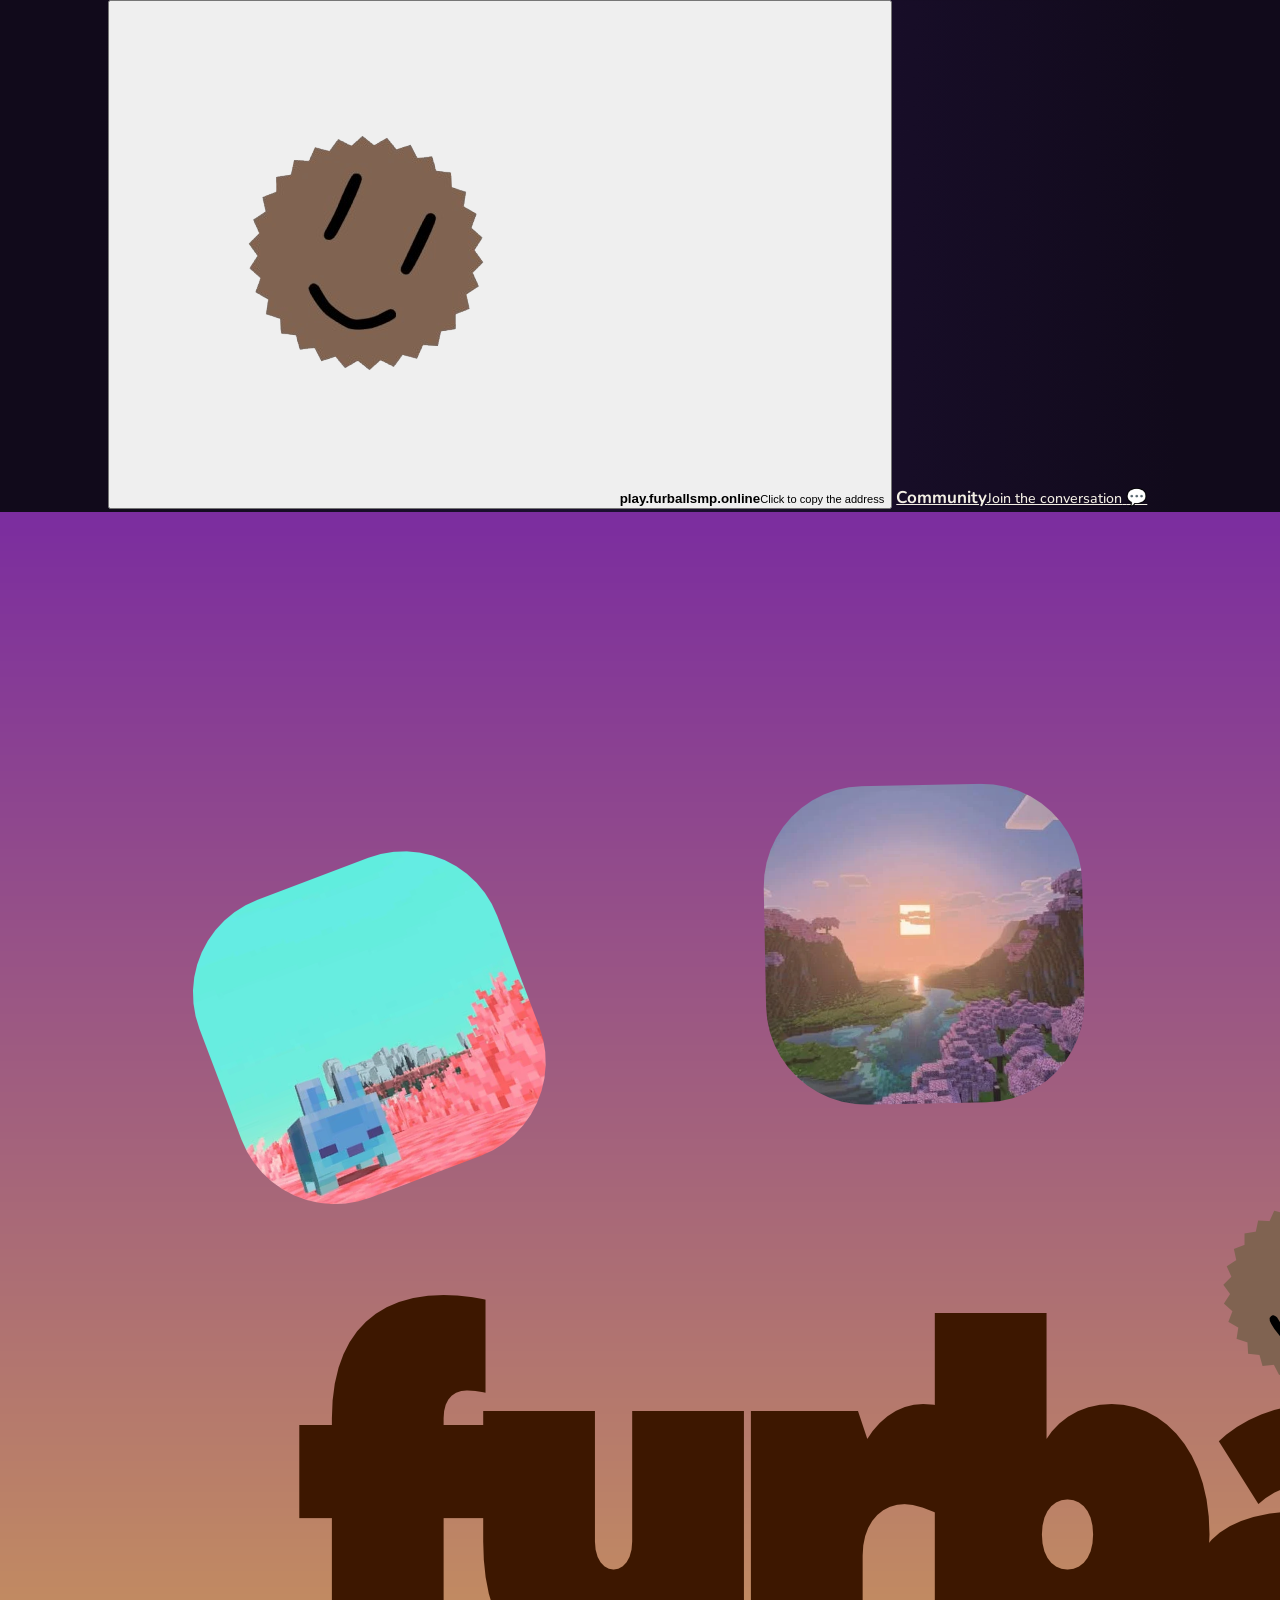
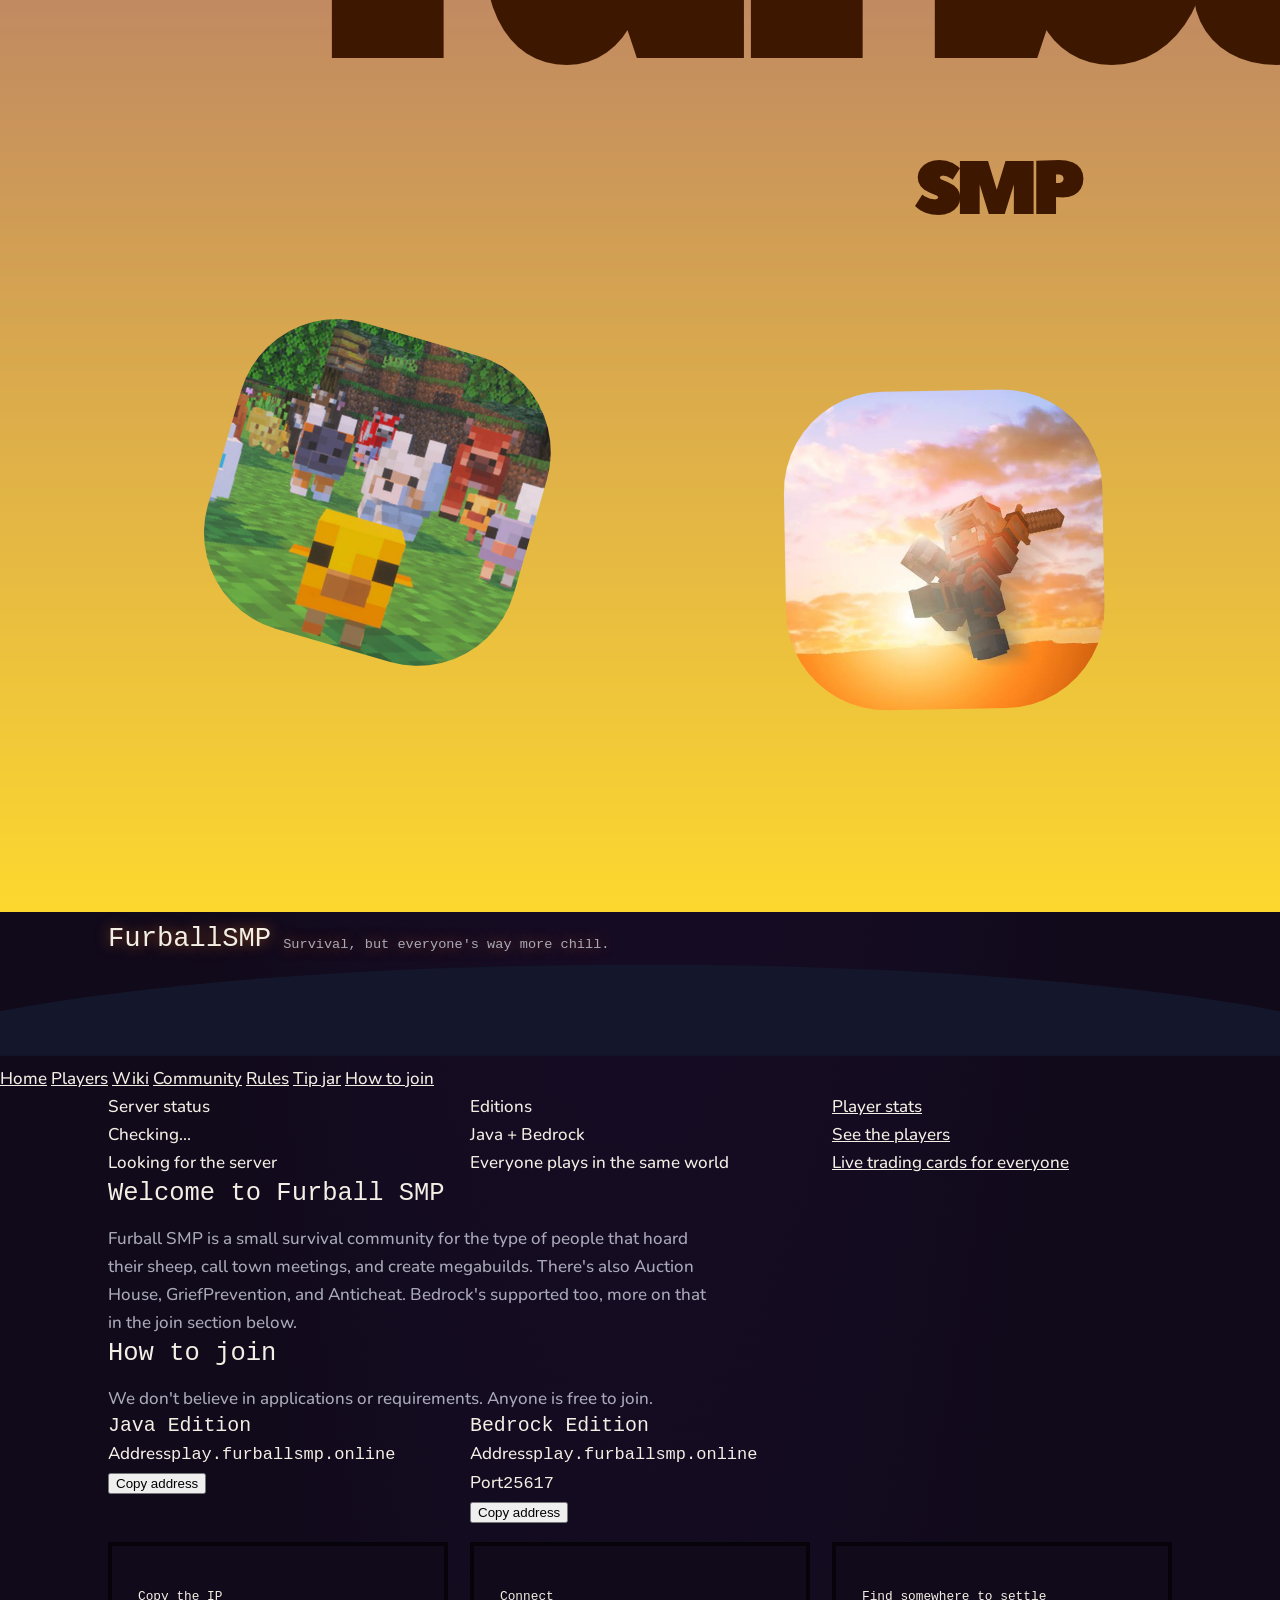
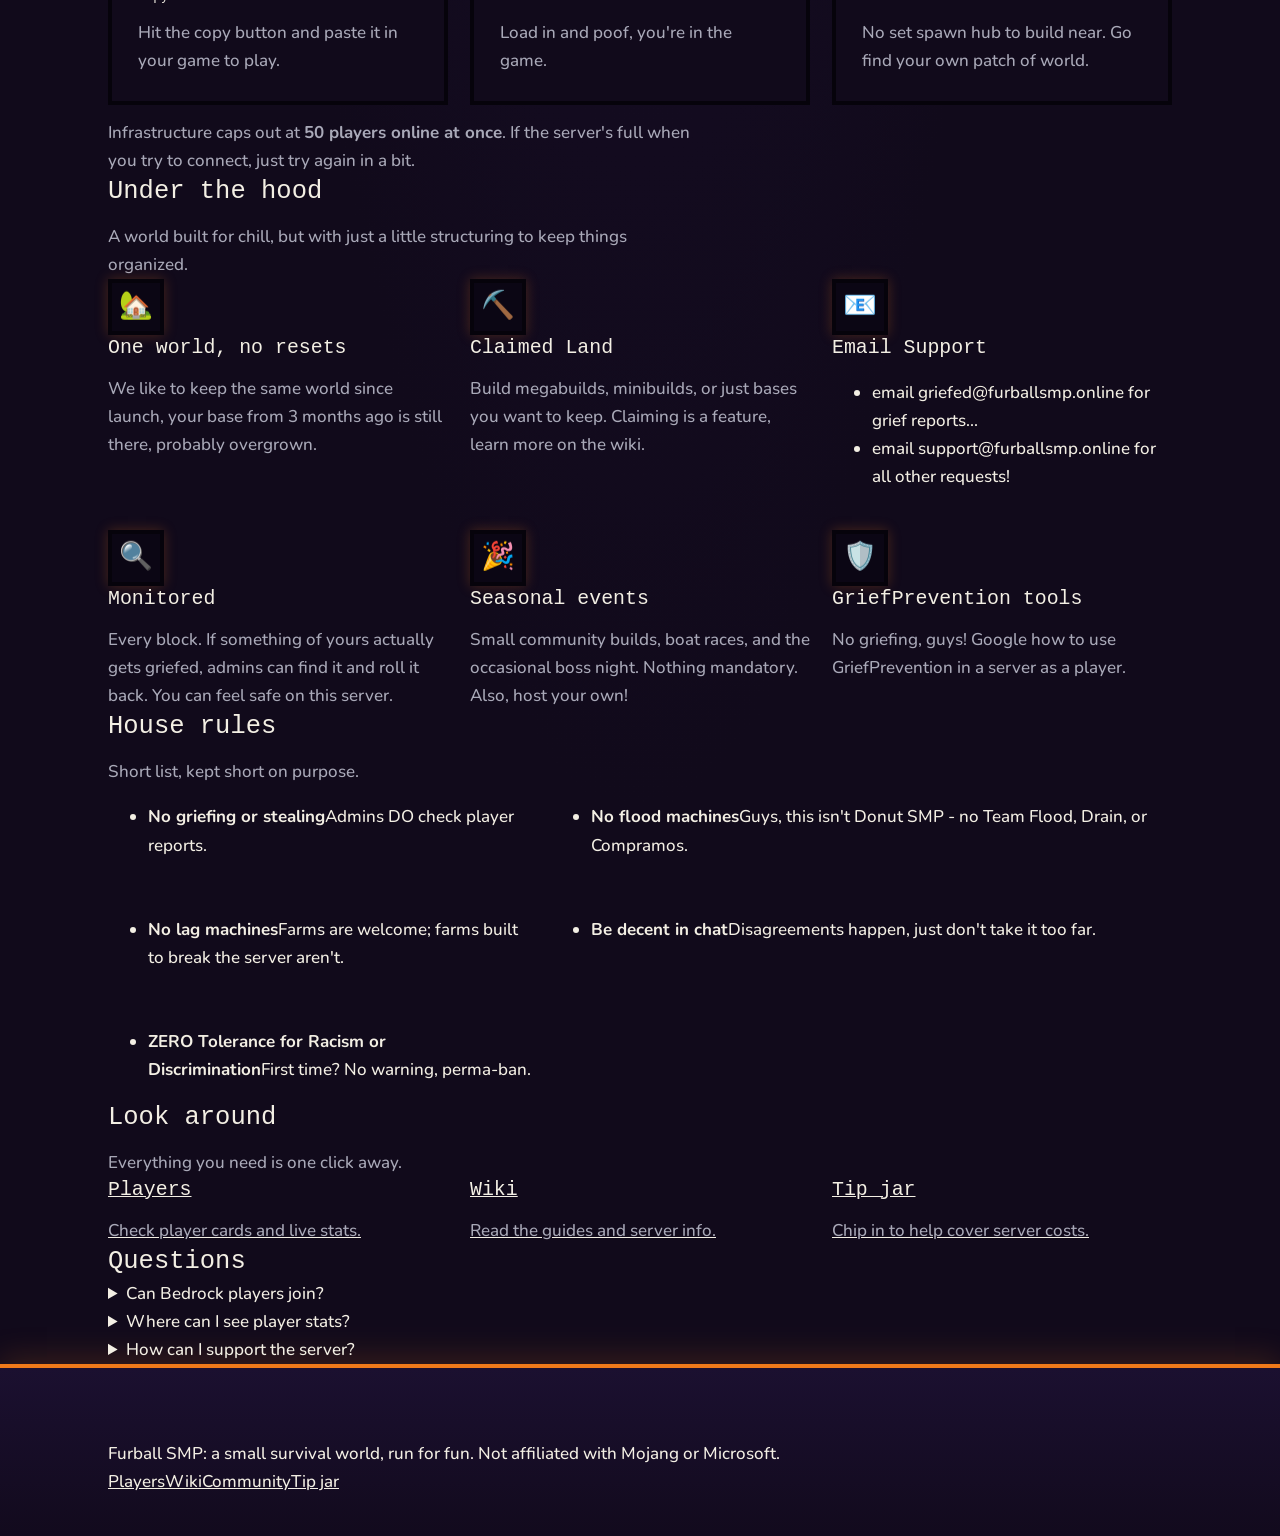
==== index.html @ 686baa93 "Update index.html" ====
<!DOCTYPE html>
<html lang="en">
<head>
<meta charset="utf-8">
<meta name="viewport" content="width=device-width, initial-scale=1">
<meta name="theme-color" content="#14172b">
<link rel="preconnect" href="https://fonts.googleapis.com">
<link href="https://fonts.googleapis.com/css2?family=Baloo+2:wght@700;800&family=Nunito:wght@500;700;800&display=swap" rel="stylesheet">
<link rel="stylesheet" href="style.css">
<title>Furball SMP | Java &amp; Bedrock Minecraft Server</title>
<meta name="description" content="Furball SMP is a small survival Minecraft community for Java and Bedrock players.">
</head>
<body>

<header class="sky">
  <i class="cloud c1"></i><i class="cloud c2"></i><i class="cloud c3"></i><i class="cloud c4"></i>
  <div class="wrap strip">
    <button class="ipbtn" data-copy="play.furballsmp.online" aria-label="Copy the server address">
      <span class="pawbox" aria-hidden="true"><img src="furballlogo.png" alt=""></span>
      <span><b>play.furballsmp.online</b><small id="onlineCount">Click to copy the address</small></span>
    </button>
    <a class="discord" href="community.html">
      <span><b>Community</b><small>Join the conversation</small></span>
      <span class="dbox" aria-hidden="true">💬</span>
    </a>
  </div>
  <img class="mascot" src="furball.png" alt="Furball SMP mascot">
  <div class="wrap logo">
    <h1>Furball<span>SMP</span></h1>
    <p>Survival, but everyone's way more chill.</p>
  </div>
  <svg class="wave" viewBox="0 0 1440 110" preserveAspectRatio="none" aria-hidden="true"><path d="M0,110 L0,60 C360,-10 1080,-10 1440,60 L1440,110 Z" fill="#14172b"/></svg>
</header>

<div class="navwrap">
  <nav class="main" aria-label="Main">
    <a href="index.html" aria-current="page">Home</a>
    <a href="players.html">Players</a>
    <a href="https://wiki.furballsmp.online" rel="noopener">Wiki</a>
    <a href="community.html">Community</a>
    <a href="#rules">Rules</a>
    <a href="/tip">Tip jar</a>
    <a class="cta" href="#join">How to join</a>
  </nav>
</div>

<main class="wrap">

  <section aria-label="Server status">
    <div class="grid g3">
      <div class="tile" id="statusTile"><div class="k">Server status</div><div class="v"><span class="dot"></span><span id="statusText">Checking...</span></div><div class="sub" id="statusSub">Looking for the server</div></div>
      <div class="tile"><div class="k">Editions</div><div class="v">Java + Bedrock</div><div class="sub">Everyone plays in the same world</div></div>
      <a class="tile" href="players.html"><div class="k">Player stats</div><div class="v">See the players</div><div class="sub">Live trading cards for everyone</div></a>
    </div>
  </section>

  <section id="about">
    <h2>Welcome to Furball SMP</h2>
    <p class="lede">Furball SMP is a small survival community for the type of people that hoard their sheep, call town meetings, and create megabuilds. There's also Auction House, GriefPrevention, and Anticheat. Bedrock's supported too, more on that in the join section below.</p>
  </section>

  <section id="join">
    <h2>How to join</h2>
    <p class="lede">We don't believe in applications or requirements. Anyone is free to join.</p>
    <div class="grid g2">
      <div class="tile"><h3>Java Edition</h3>
        <div class="row"><span>Address</span><code>play.furballsmp.online</code></div>
        <button class="btn" data-copy="play.furballsmp.online">Copy address</button></div>
      <div class="tile"><h3>Bedrock Edition</h3>
        <div class="row"><span>Address</span><code>play.furballsmp.online</code></div>
        <div class="row"><span>Port</span><code>25617</code></div>
        <button class="btn" data-copy="play.furballsmp.online">Copy address</button></div>
    </div>
    <div class="tile" style="margin-top:16px"><ol class="steps grid g3">
      <li><div><h3>Copy the IP</h3><p>Hit the copy button and paste it in your game to play.</p></div></li>
      <li><div><h3>Connect</h3><p>Load in and poof, you're in the game.</p></div></li>
      <li><div><h3>Find somewhere to settle</h3><p>No set spawn hub to build near. Go find your own patch of world.</p></div></li>
    </ol></div>
    <p class="note">Infrastructure caps out at <strong>50 players online at once</strong>. If the server's full when you try to connect, just try again in a bit.</p>
  </section>

  <section id="features">
    <h2>Under the hood</h2>
    <p class="lede">A world built for chill, but with just a little structuring to keep things organized.</p>
    <div class="grid g3">
      <div class="tile"><div class="ico">🏡</div><h3>One world, no resets</h3><p>We like to keep the same world since launch, your base from 3 months ago is still there, probably overgrown.</p></div>
      <div class="tile"><div class="ico">⛏️</div><h3>Claimed Land</h3><p>Build megabuilds, minibuilds, or just bases you want to keep. Claiming is a feature, learn more on the wiki.</p></div>
      <div class="tile gold"><div class="ico">📧</div><h3>Email Support</h3><ul><li>email griefed@furballsmp.online for grief reports...</li><li>email support@furballsmp.online for all other requests!</li></ul></div>
      <div class="tile"><div class="ico">🔍</div><h3>Monitored</h3><p>Every block. If something of yours actually gets griefed, admins can find it and roll it back. You can feel safe on this server.</p></div>
      <div class="tile"><div class="ico">🎉</div><h3>Seasonal events</h3><p>Small community builds, boat races, and the occasional boss night. Nothing mandatory. Also, host your own!</p></div>
      <div class="tile"><div class="ico">🛡️</div><h3>GriefPrevention tools</h3><p>No griefing, guys! Google how to use GriefPrevention in a server as a player.</p></div>
    </div>
  </section>

  <section id="rules">
    <h2>House rules</h2>
    <p class="lede">Short list, kept short on purpose.</p>
    <ul class="rules">
      <li><b>No griefing or stealing</b><span>Admins DO check player reports.</span></li>
      <li><b>No flood machines</b><span>Guys, this isn't Donut SMP - no Team Flood, Drain, or Compramos.</span></li>
      <li><b>No lag machines</b><span>Farms are welcome; farms built to break the server aren't.</span></li>
      <li><b>Be decent in chat</b><span>Disagreements happen, just don't take it too far.</span></li>
      <li class="ban"><b>ZERO Tolerance for Racism or Discrimination</b><span>First time? No warning, perma-ban.</span></li>
    </ul>
  </section>

  <section>
    <h2>Look around</h2>
    <p class="lede">Everything you need is one click away.</p>
    <div class="grid g3">
      <a class="tile" href="players.html"><h3>Players</h3><p>Check player cards and live stats.</p></a>
      <a class="tile" href="https://wiki.furballsmp.online" rel="noopener"><h3>Wiki</h3><p>Read the guides and server info.</p></a>
      <a class="tile" href="/tip"><h3>Tip jar</h3><p>Chip in to help cover server costs.</p></a>
    </div>
  </section>

  <section id="faq">
    <h2>Questions</h2>
    <details><summary>Can Bedrock players join?</summary><p>Yes. Add the server in Bedrock with the address and port 25617 from the join section above.</p></details>
    <details><summary>Where can I see player stats?</summary><p>Open the Players page. It shows a card for each player with their live stats.</p></details>
    <details><summary>How can I support the server?</summary><p>Use the tip jar. Every bit helps pay for hosting.</p></details>
  </section>
</main>

<footer>
  <div class="wrap">
    <span>Furball SMP: a small survival world, run for fun. Not affiliated with Mojang or Microsoft.</span>
    <nav aria-label="Footer"><a href="players.html">Players</a><a href="https://wiki.furballsmp.online" rel="noopener">Wiki</a><a href="community.html">Community</a><a href="/tip">Tip jar</a></nav>
  </div>
</footer>

<script src="script.js"></script>
<script src="crisp.js"></script>
<script src="kofi.js"></script>
</body>
</html>
---- style.css ----
:root{
  --bg:#16161b; --panel:#222229; --panel-2:#2c2c35; --edge:#0b0b0e;
  --grass:#5da13b; --grass-d:#3b6e24; --grass-l:#86c85f;
  --dirt:#7a5232; --dirt-d:#5e3d22;
  --gold:#f2a93b; --gold-d:#b87a1c; --gold-l:#ffd08a;
  --text:#f3efe4; --mute:#a9a9b8; --red:#e0584a;
}
*{box-sizing:border-box}
html{scroll-behavior:smooth}
body{margin:0;background:var(--bg);color:var(--text);font:500 17px/1.65 'Nunito',sans-serif;overflow-x:hidden}
h1,h2,h3,.logo,.mc-btn{font-family:'Press Start 2P',monospace;font-weight:400}
h1,h2,h3{margin:0;line-height:1.35}
p{margin:.8em 0 0;color:var(--mute);max-width:60ch}
a{color:inherit}
:focus-visible{outline:3px solid var(--gold);outline-offset:3px}
.wrap{max-width:1120px;margin:0 auto;padding:0 28px}

/* buttons: Minecraft bevel */
.mc-btn{display:inline-block;cursor:pointer;border:4px solid var(--edge);background:var(--grass);color:#fff;text-decoration:none;
  font-size:.8rem;padding:16px 22px;text-shadow:2px 2px 0 var(--grass-d);
  box-shadow:inset -4px -4px 0 var(--grass-d),inset 4px 4px 0 var(--grass-l);transition:transform .08s}
.mc-btn:hover{background:#6bb347;transform:translateY(-2px)}
.mc-btn:active{transform:translateY(2px)}
.mc-btn.sm{font-size:.62rem;padding:11px 14px;background:var(--gold);color:#2a1a02;text-shadow:none;box-shadow:inset -4px -4px 0 var(--gold-d),inset 4px 4px 0 var(--gold-l)}
.mc-btn.sm:hover{background:var(--gold-l)}

/* nav */
.nav{position:sticky;top:0;z-index:40;background:rgba(22,22,27,.92);backdrop-filter:blur(8px);border-bottom:4px solid var(--edge)}
.nav-in{max-width:1120px;margin:0 auto;padding:10px 28px;display:flex;align-items:center;justify-content:space-between;gap:20px}
.logo{display:flex;align-items:center;gap:12px;text-decoration:none;font-size:.85rem}
.logo img{width:34px;height:34px;image-rendering:auto}
.nav nav{display:flex;gap:26px}
.nav nav a{text-decoration:none;color:var(--mute);font-weight:800;font-size:.95rem}
.nav nav a:hover{color:var(--gold-l)}
@media(max-width:820px){.nav nav{display:none}}

/* hero */
.hero{position:relative;overflow:hidden;background:linear-gradient(#162447 0%,#533a71 45%,#e8884a 82%,#f7c06b 100%);padding:90px 0 0}
.clouds i{position:absolute;height:26px;background:rgba(255,255,255,.18);box-shadow:26px -16px 0 rgba(255,255,255,.18),52px 0 0 rgba(255,255,255,.18)}
.clouds i:nth-child(1){width:90px;top:70px;left:8%}
.clouds i:nth-child(2){width:120px;top:130px;right:12%}
.clouds i:nth-child(3){width:70px;top:44px;right:38%}
@media(prefers-reduced-motion:no-preference){.clouds i{animation:drift 40s linear infinite alternate}.clouds i:nth-child(2){animation-duration:55s}}
@keyframes drift{to{transform:translateX(70px)}}
.hero-in{position:relative;max-width:1120px;margin:0 auto;padding:0 28px 120px;display:grid;grid-template-columns:1.2fr .8fr;gap:40px;align-items:center}
.hero h1{font-size:clamp(1.5rem,3.6vw,2.6rem);text-shadow:4px 4px 0 rgba(0,0,0,.45)}
.hero p{color:#f0e6e0;font-size:1.1rem;text-shadow:0 1px 6px rgba(0,0,0,.4)}
.status{display:inline-block;margin-bottom:20px;background:rgba(0,0,0,.55);border:3px solid var(--edge);padding:7px 14px;font-weight:800;font-size:.85rem}
.status::before{content:"";display:inline-block;width:10px;height:10px;margin-right:9px;background:var(--mute)}
.status.on::before{background:#6be04a;box-shadow:0 0 8px #6be04a}
.status.off::before{background:var(--red)}
.hero-cta{display:flex;flex-wrap:wrap;gap:16px;align-items:center;margin-top:32px}
.ip-bar{display:flex;align-items:center;gap:12px;background:rgba(0,0,0,.6);border:4px solid var(--edge);padding:6px 6px 6px 18px}
.ip-bar span{font-weight:800;color:var(--gold-l)}
.ip-bar button{cursor:pointer;border:0;background:var(--panel-2);color:var(--text);font:800 .85rem 'Nunito',sans-serif;padding:10px 14px}
.ip-bar button:hover{background:var(--gold);color:#2a1a02}
.hero-art{display:grid;place-items:center}
.hero-art img{width:min(100%,360px);filter:drop-shadow(0 20px 0 rgba(0,0,0,.25))}
@media(prefers-reduced-motion:no-preference){.hero-art img{animation:bob 4s steps(8) infinite}}
@keyframes bob{50%{transform:translateY(-12px)}}
.ground{position:absolute;left:0;right:0;bottom:0;height:72px;
  background:linear-gradient(var(--grass-l) 0 8px,var(--grass) 8px 28px,transparent 28px),
  repeating-conic-gradient(var(--dirt) 0 25%,var(--dirt-d) 0 50%) 0 0/32px 32px;border-top:4px solid var(--edge)}
@media(max-width:860px){.hero{padding-top:50px}.hero-in{grid-template-columns:1fr}.hero-art{order:-1}.hero-art img{width:200px}}

/* sections */
.sec{padding:96px 0}
.head{max-width:640px;margin-bottom:48px}
.head h2{font-size:clamp(1.2rem,2.6vw,1.8rem)}
.grid{display:grid;grid-template-columns:repeat(3,1fr);gap:22px}
.block{background:var(--panel);border:4px solid var(--edge);padding:28px;box-shadow:inset 4px 4px 0 var(--panel-2),inset -4px -4px 0 #17171c;transition:transform .12s}
.block:hover{transform:translateY(-4px)}
.block h3{font-size:.82rem;margin:16px 0 6px}
.ico{display:grid;place-items:center;width:56px;height:56px;font-size:1.7rem;background:var(--bg);border:4px solid var(--edge)}
.block ul{margin:.8em 0 0;padding-left:1.1em;color:var(--mute)}
.block li+li{margin-top:.5em}
.block.gold{background:var(--gold);box-shadow:inset 4px 4px 0 var(--gold-l),inset -4px -4px 0 var(--gold-d);color:#2a1a02}
.block.gold h3{color:#2a1a02}.block.gold ul,.block.gold p{color:#3b2807}.block.gold .ico{background:#2a1a02}
@media(max-width:940px){.grid{grid-template-columns:1fr 1fr}}
@media(max-width:620px){.grid{grid-template-columns:1fr}}

.dirt{background:repeating-conic-gradient(#3a2a1c 0 25%,#33251a 0 50%) 0 0/48px 48px;border-top:4px solid var(--edge);border-bottom:4px solid var(--edge)}
.dirt .head p{color:#d9cdbb}
.steps{list-style:none;margin:0;padding:0;display:grid;grid-template-columns:repeat(3,1fr);gap:22px}
.steps li{background:rgba(22,22,27,.88);border:4px solid var(--edge);padding:26px}
.steps span{display:grid;place-items:center;width:46px;height:46px;background:var(--grass);border:4px solid var(--edge);font:400 1rem 'Press Start 2P',monospace;box-shadow:inset -3px -3px 0 var(--grass-d),inset 3px 3px 0 var(--grass-l)}
.steps h3{font-size:.8rem;margin-top:16px}
.cap{margin-top:34px;background:rgba(0,0,0,.6);border:4px solid var(--edge);padding:16px 22px;max-width:none;color:#e6dccb}
.cap strong{color:var(--gold-l)}
@media(max-width:820px){.steps{grid-template-columns:1fr}}

.rules{display:grid;grid-template-columns:.8fr 1.2fr;gap:56px;align-items:start}
.rule-list{list-style:none;margin:0;padding:0;display:grid;gap:14px}
.rule-list li{background:var(--panel);border:4px solid var(--edge);border-left:12px solid var(--grass);padding:16px 22px}
.rule-list b{display:block;font:400 .72rem/1.5 'Press Start 2P',monospace}
.rule-list span{color:var(--mute);font-size:.95rem}
.rule-list li.ban{border-left-color:var(--red);background:#35201f}
.rule-list li.ban b{color:#ffb4a8}
@media(max-width:820px){.rules{grid-template-columns:1fr;gap:30px}}

/* footer */
footer{background:var(--panel);border-top:4px solid var(--edge);padding:72px 0 40px}
.foot-top{display:flex;justify-content:space-between;align-items:center;gap:24px;flex-wrap:wrap}
.foot-top h2{font-size:clamp(1.1rem,2.4vw,1.6rem)}
.meta{display:grid;grid-template-columns:repeat(auto-fit,minmax(210px,1fr));gap:16px;margin-top:36px}
.meta div{background:var(--bg);border:4px solid var(--edge);padding:14px 18px}
.meta small{display:block;color:var(--mute);font-weight:800;font-size:.78rem}
.meta b{color:var(--gold-l);font-weight:800}
.copy{margin-top:44px;font-size:.85rem}

/* nav buttons */
.nav-btns{display:flex;gap:10px}
.mc-btn.sm.alt{background:#7b7b8c;color:#fff;text-shadow:2px 2px 0 #4a4a58;box-shadow:inset -4px -4px 0 #55556a,inset 4px 4px 0 #a7a7ba}
.mc-btn.sm.alt:hover{background:#8e8ea1}
@media(max-width:520px){.logo{font-size:0}.logo img{width:30px;height:30px}}

/* alert banner */
.alert{display:flex;align-items:center;justify-content:center;gap:14px;flex-wrap:wrap;padding:12px 20px;text-align:center;
  background:#b3261e;border-bottom:4px solid var(--edge);
  box-shadow:inset 0 4px 0 #d9473d,inset 0 -4px 0 #8a1c16;color:#fff}
.alert p{margin:0;max-width:none;color:#fff;font-weight:800;font-size:.95rem}
.alert-tag{font:400 .62rem/1 'Press Start 2P',monospace;background:#fff;color:#b3261e;border:3px solid var(--edge);padding:7px 9px;text-transform:uppercase}

/* ================= HALLOWEEN THEME ================= */
:root{
  --bg:#110a1b; --panel:#1e1230; --panel-2:#2c1b45; --edge:#06030b;
  --grass:#f07a1a; --grass-d:#a4460a; --grass-l:#ffa44f;
  --dirt:#3a2548; --dirt-d:#2c1a38;
  --gold:#8ae234; --gold-d:#4c8a17; --gold-l:#c9f58f;
}
body{background:radial-gradient(ellipse at 50% 0,#1d1033,var(--bg) 60%)}
.mc-btn{text-shadow:2px 2px 0 var(--grass-d)}
.mc-btn:hover{background:#ff8c2e;box-shadow:inset -4px -4px 0 var(--grass-d),inset 4px 4px 0 var(--grass-l),0 0 22px rgba(240,122,26,.6)}
.mc-btn.sm{color:#12220a}
.nav{border-bottom-color:#3d1f63;background:rgba(17,10,27,.93)}
.logo{text-shadow:0 0 14px rgba(240,122,26,.6)}

/* hero */
.hero{background:linear-gradient(#070316 0%,#1c0c3b 38%,#5b1f5e 70%,#f0781e 100%)}
.hero::before{content:"";position:absolute;inset:0;pointer-events:none;
  background:radial-gradient(2px 2px at 8% 18%,#fff,transparent),radial-gradient(2px 2px at 22% 42%,#ffe9b0,transparent),radial-gradient(2px 2px at 37% 12%,#fff,transparent),
  radial-gradient(2px 2px at 52% 30%,#fff,transparent),radial-gradient(2px 2px at 66% 14%,#ffe9b0,transparent),radial-gradient(2px 2px at 81% 40%,#fff,transparent),
  radial-gradient(2px 2px at 93% 22%,#fff,transparent),radial-gradient(3px 3px at 14% 62%,#ffe9b0,transparent),radial-gradient(2px 2px at 60% 55%,#fff,transparent)}
.clouds i{background:rgba(150,100,200,.22);box-shadow:26px -16px 0 rgba(150,100,200,.22),52px 0 0 rgba(150,100,200,.22)}
.hero h1{text-shadow:4px 4px 0 rgba(0,0,0,.55),0 0 24px rgba(240,122,26,.55)}
.hero p{color:#f3e6ef}
.moon{position:absolute;top:26px;right:5%;width:96px;height:96px;filter:drop-shadow(0 0 26px rgba(255,241,201,.55))}
.moon::before{content:"";position:absolute;inset:0;background:
  radial-gradient(circle at 30% 35%,#e3cd96 0 9px,transparent 10px),radial-gradient(circle at 63% 63%,#e3cd96 0 12px,transparent 13px),radial-gradient(circle at 70% 25%,#e3cd96 0 6px,transparent 7px),#fff1c9;
  clip-path:polygon(30% 0,70% 0,100% 30%,100% 70%,70% 100%,30% 100%,0 70%,0 30%)}
.web{position:absolute;top:0;left:0;width:170px;height:170px;opacity:.45;pointer-events:none;
  background:repeating-conic-gradient(from 0deg at 0 0,transparent 0 13deg,rgba(255,255,255,.55) 13deg 14deg),repeating-radial-gradient(circle at 0 0,transparent 0 20px,rgba(255,255,255,.45) 20px 21px);
  -webkit-mask-image:radial-gradient(circle at 0 0,#000 55%,transparent 72%);mask-image:radial-gradient(circle at 0 0,#000 55%,transparent 72%)}
.web.r{left:auto;right:0;transform:scaleX(-1)}
.bat{position:absolute;left:0;width:34px;height:15px;background:#08030f;pointer-events:none;
  clip-path:polygon(0 30%,20% 0,35% 40%,50% 15%,65% 40%,80% 0,100% 30%,85% 100%,50% 55%,15% 100%)}
.b1{top:70px}.b2{top:140px;width:26px;height:12px}.b3{top:200px;width:30px;height:13px}
.fog{position:absolute;left:0;right:0;bottom:40px;height:150px;pointer-events:none;
  background:radial-gradient(ellipse at 15% 100%,rgba(235,220,255,.2),transparent 60%),radial-gradient(ellipse at 55% 100%,rgba(235,220,255,.16),transparent 60%),radial-gradient(ellipse at 90% 100%,rgba(235,220,255,.2),transparent 60%)}
.ground{background:linear-gradient(#5a9a3a 0 8px,#3d6b2a 8px 28px,transparent 28px),repeating-conic-gradient(var(--dirt) 0 25%,var(--dirt-d) 0 50%) 0 0/32px 32px}
.pumpkins span{position:absolute;bottom:50px;font-size:2.8rem;line-height:1;filter:drop-shadow(0 0 14px rgba(240,122,26,.8))}
.hero-art{position:relative}
.hero-art::before{content:"";position:absolute;width:80%;aspect-ratio:1;border-radius:50%;background:radial-gradient(circle,rgba(240,122,26,.4),transparent 68%)}
.hero-art img{position:relative}
.ghost{position:absolute;top:2%;right:6%;font-size:3rem;filter:drop-shadow(0 0 16px rgba(255,255,255,.6))}
@media(max-width:860px){.moon{width:60px;height:60px;top:14px;right:14px}.web{width:100px;height:100px}}

@media(prefers-reduced-motion:no-preference){
  .bat{animation:fly 22s linear infinite,flap .5s steps(2) infinite}
  .b2{animation-duration:30s,.45s;animation-delay:-10s,0s}.b3{animation-duration:26s,.55s;animation-delay:-18s,0s}
  .fog{animation:fogdrift 14s ease-in-out infinite alternate}
  .ghost{animation:bob 4.5s ease-in-out infinite}
  .pumpkins span{animation:flicker 3s steps(6) infinite}.pumpkins span:nth-child(2){animation-delay:-1s}.pumpkins span:nth-child(4){animation-delay:-2s}
  .hero::before{animation:twinkle 5s ease-in-out infinite alternate}
}
@keyframes fly{from{translate:-10vw 0}50%{translate:55vw 28px}to{translate:110vw -10px}}
@keyframes flap{from{scale:1 1}to{scale:1 .5}}
@keyframes fogdrift{to{transform:translateX(40px)}}
@keyframes flicker{50%{filter:drop-shadow(0 0 7px rgba(240,122,26,.45))}}
@keyframes twinkle{to{opacity:.55}}

/* sections */
.block{background:var(--panel);box-shadow:inset 4px 4px 0 var(--panel-2),inset -4px -4px 0 #150c24}
.block:hover{box-shadow:inset 4px 4px 0 var(--panel-2),inset -4px -4px 0 #150c24,0 0 26px rgba(240,122,26,.35)}
.block.gold{box-shadow:inset 4px 4px 0 var(--gold-l),inset -4px -4px 0 var(--gold-d)}
.ico{background:#0b0614;box-shadow:0 0 12px rgba(240,122,26,.25)}
.dirt{background:radial-gradient(ellipse at 50% 0,rgba(240,122,26,.18),transparent 60%),repeating-conic-gradient(#2a1a3a 0 25%,#231530 0 50%) 0 0/48px 48px}
.steps li{background:rgba(17,10,27,.9)}
.rule-list li{background:var(--panel)}
.rule-list li.ban{background:#3a1520}
footer{background:linear-gradient(#1b1030,#120a1d);border-top:4px solid var(--grass);box-shadow:0 -6px 30px rgba(240,122,26,.18)}
.meta div{background:#0d0716}
.spooky{margin:30px 0 -18px;font-size:1.5rem;letter-spacing:.4em;opacity:.8;max-width:none}

/* Halloween event block */
.event{position:relative;padding:84px 0;background:linear-gradient(#1a0d2b,#27113b);border-top:4px solid var(--grass);border-bottom:4px solid var(--edge);box-shadow:inset 0 0 80px rgba(240,122,26,.12)}
.event .tag{display:inline-block;margin-bottom:18px;padding:8px 11px;background:#b3261e;color:#fff;border:3px solid var(--edge);font:400 .62rem/1 'Press Start 2P',monospace;text-transform:uppercase}
.event .tag::before{content:"⏳ "}
.event .head p{max-width:60ch}
.trade{margin:34px 0;padding:22px 26px;background:rgba(0,0,0,.45);border:4px solid var(--edge)}
.trade h3{font-size:.8rem;margin-bottom:16px}
.trade ul{list-style:none;margin:0;padding:0;display:grid;grid-template-columns:repeat(auto-fit,minmax(240px,1fr));gap:12px}
.trade li{padding:12px 16px;background:var(--panel);border:3px solid var(--edge);font-weight:800}
.trade li b{color:var(--gold-l)}
.trade li small{display:block;color:var(--mute);font-weight:700}
.event .steps{margin-bottom:0}
.cap code{padding:2px 8px;background:#000;border:2px solid #3a2a55;color:var(--gold-l);font:400 .68rem 'Press Start 2P',monospace}
@media(prefers-reduced-motion:no-preference){.event .tag{animation:pulse 2s ease-in-out infinite}}
@keyframes pulse{50%{box-shadow:0 0 18px rgba(179,38,30,.9)}}

/* detailed event panels */
.fold{margin:16px 0;background:var(--panel);border:4px solid var(--edge);box-shadow:inset 4px 4px 0 var(--panel-2),inset -4px -4px 0 #150c24}
.fold summary{display:flex;align-items:center;gap:12px;padding:18px 22px;cursor:pointer;list-style:none;font:400 .78rem/1.4 'Press Start 2P',monospace}
.fold summary::-webkit-details-marker{display:none}
.fold summary::after{content:"+";margin-left:auto;color:var(--gold-l);font-size:1.1rem}
.fold[open] summary::after{content:"–"}
.fold summary:hover{color:var(--gold-l)}
.fold .body{padding:2px 22px 24px}
.fold h4{margin:24px 0 10px;font:400 .72rem/1.4 'Press Start 2P',monospace;color:var(--grass-l)}
.fold ul{margin:.6em 0 0;padding-left:1.2em;color:var(--mute)}
.fold li+li{margin-top:.45em}
.fold b{color:var(--text)}
.fold code{padding:2px 8px;background:#000;border:2px solid #3a2a55;color:var(--gold-l);font:400 .66rem 'Press Start 2P',monospace}
.small{font-size:.88rem}
.two{display:grid;grid-template-columns:1fr 1fr;gap:18px;margin-top:20px}
.boss{padding:18px 20px;background:#150c24;border:3px solid var(--edge)}
.boss h4{margin-top:0}
.altar{display:flex;flex-wrap:wrap;gap:6px;margin:8px 0 12px}
.altar span{padding:6px 10px;background:#0b0614;border:3px solid var(--edge);font-weight:800;font-size:.82rem}
ol.num{margin:.6em 0 0;padding-left:1.4em;color:var(--mute)}
ol.num li+li{margin-top:.45em}
pre.diagram{margin:16px 0;padding:14px 16px;overflow-x:auto;background:#0b0614;border:3px solid var(--edge);color:#e8dcf7;font:600 .8rem/1.45 ui-monospace,Consolas,monospace}
.tw{overflow-x:auto;margin-top:12px}
.t{width:100%;border-collapse:collapse}
.t th,.t td{padding:9px 12px;text-align:left;border-bottom:2px dotted #3a2a55;font-size:.92rem;vertical-align:top}
.t th{color:var(--gold-l);font-weight:800}
.t td:first-child{font-weight:800;white-space:nowrap}
@media(max-width:760px){.two{grid-template-columns:1fr}.fold summary{font-size:.66rem}}
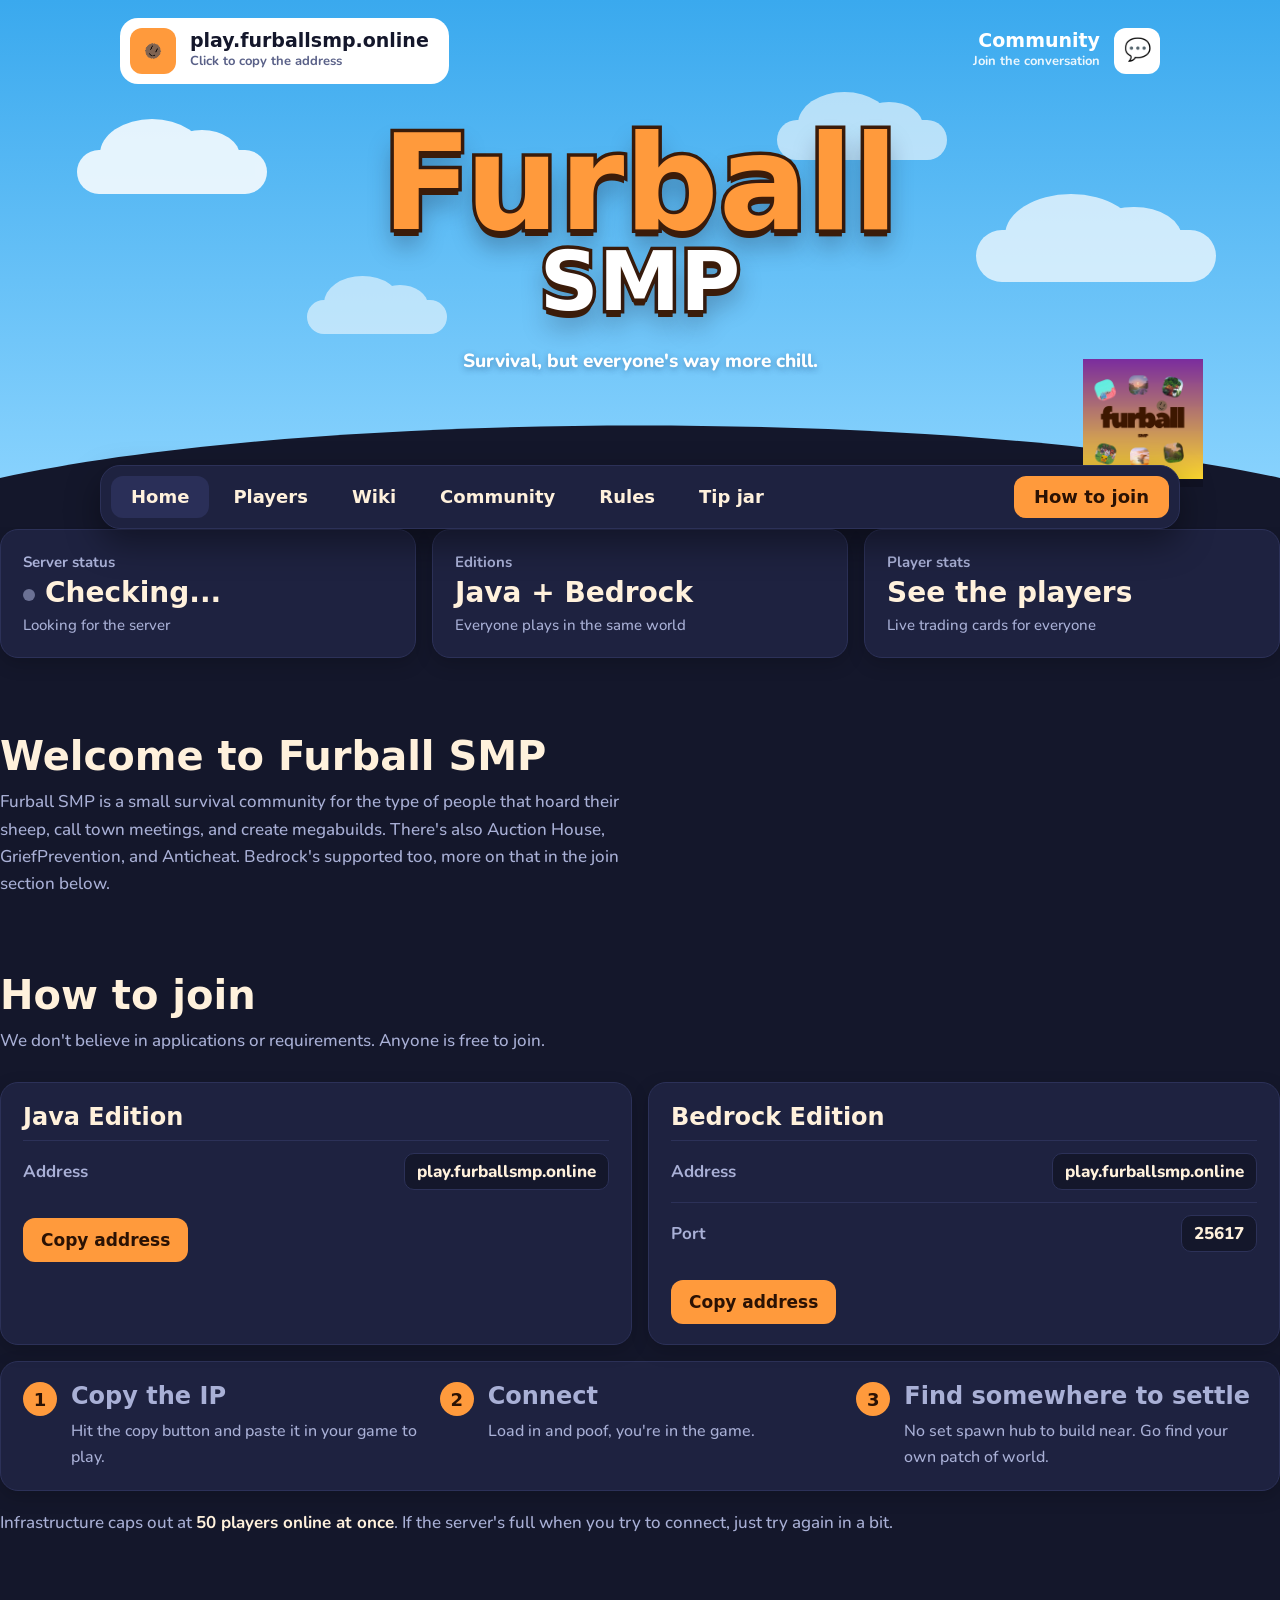
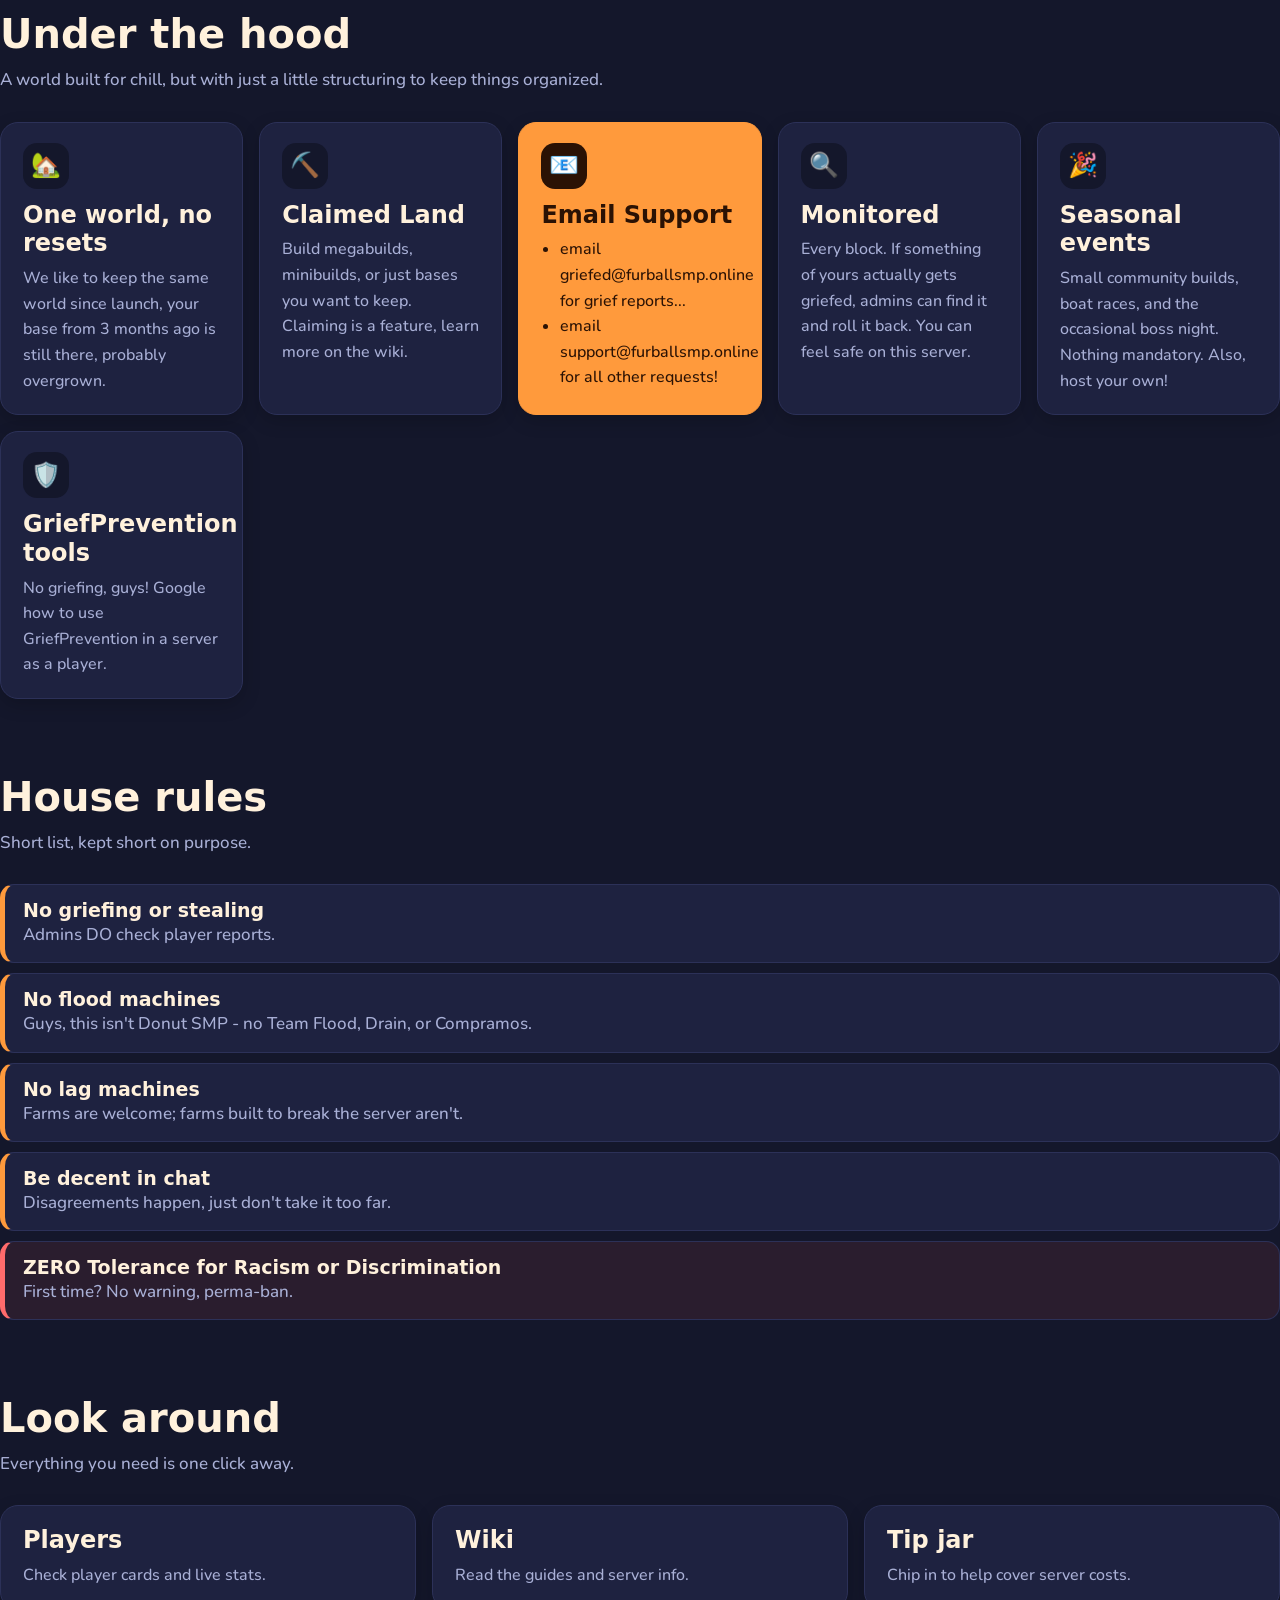
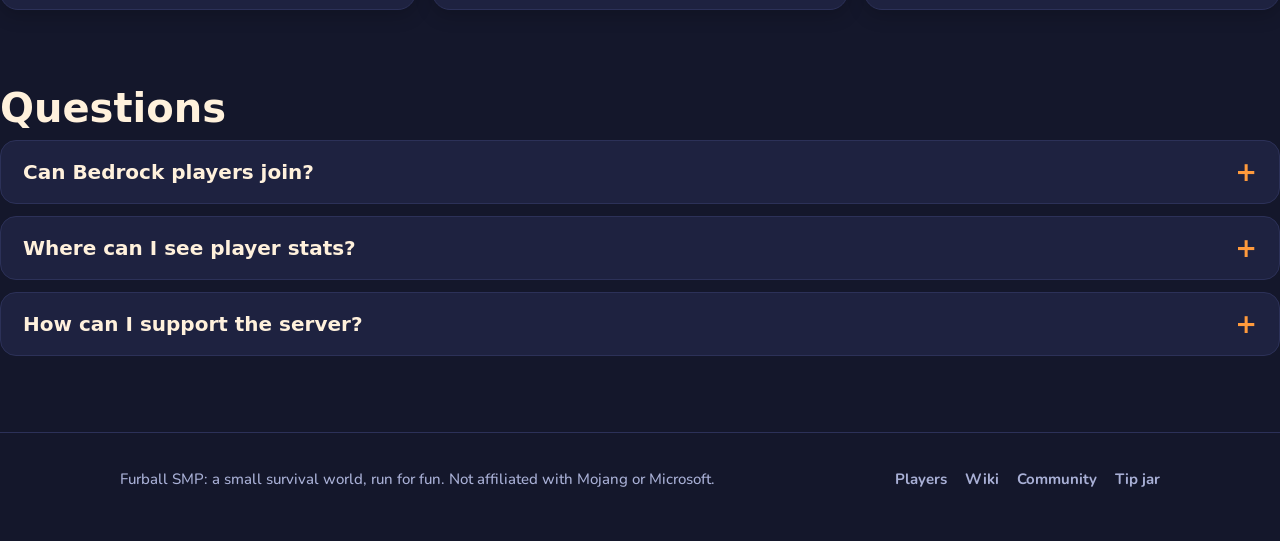
==== commit d12b6824: "Update index.html" ====
--- a/index.html
+++ b/index.html
@@ -44,7 +44,7 @@
   </nav>
 </div>
 
-<main class="wrap">
+
 
   <section aria-label="Server status">
     <div class="grid g3">
--- a/style.css
+++ b/style.css
@@ -1,238 +1,111 @@
-:root{
-  --bg:#16161b; --panel:#222229; --panel-2:#2c2c35; --edge:#0b0b0e;
-  --grass:#5da13b; --grass-d:#3b6e24; --grass-l:#86c85f;
-  --dirt:#7a5232; --dirt-d:#5e3d22;
-  --gold:#f2a93b; --gold-d:#b87a1c; --gold-l:#ffd08a;
-  --text:#f3efe4; --mute:#a9a9b8; --red:#e0584a;
-}
-*{box-sizing:border-box}
-html{scroll-behavior:smooth}
-body{margin:0;background:var(--bg);color:var(--text);font:500 17px/1.65 'Nunito',sans-serif;overflow-x:hidden}
-h1,h2,h3,.logo,.mc-btn{font-family:'Press Start 2P',monospace;font-weight:400}
-h1,h2,h3{margin:0;line-height:1.35}
-p{margin:.8em 0 0;color:var(--mute);max-width:60ch}
-a{color:inherit}
-:focus-visible{outline:3px solid var(--gold);outline-offset:3px}
-.wrap{max-width:1120px;margin:0 auto;padding:0 28px}
+/* Furball SMP: sky-hero / floating-nav theme */
+:root{--sky:#3aa9ee;--sky-hi:#8fd6ff;--night:#14172b;--card:#1e2240;--line:#2c3158;--fur:#ff9a3c;--fur-deep:#e8741a;--cream:#fff1dc;--mute:#a9b0d6;
+--display:"Baloo 2","Trebuchet MS",system-ui,sans-serif;--body:"Nunito",system-ui,-apple-system,"Segoe UI",sans-serif;
+--panel:var(--card);--panel-2:#2a2f58;--edge:#0d0f1f;--text:var(--cream);--gold-l:var(--fur);--grass:var(--fur)}
+*{box-sizing:border-box;margin:0}
+html{scroll-behavior:smooth;scroll-padding-top:90px}
+body{background:var(--night);color:var(--cream);font:500 17px/1.6 var(--body);-webkit-font-smoothing:antialiased}
+a{color:inherit;text-decoration:none}
+:focus-visible{outline:3px solid var(--fur);outline-offset:3px;border-radius:10px}
+.wrap{max-width:1080px;margin:0 auto;padding:0 20px}
+.sr-only{position:absolute;width:1px;height:1px;overflow:hidden;clip:rect(0 0 0 0)}
 
-/* buttons: Minecraft bevel */
-.mc-btn{display:inline-block;cursor:pointer;border:4px solid var(--edge);background:var(--grass);color:#fff;text-decoration:none;
-  font-size:.8rem;padding:16px 22px;text-shadow:2px 2px 0 var(--grass-d);
-  box-shadow:inset -4px -4px 0 var(--grass-d),inset 4px 4px 0 var(--grass-l);transition:transform .08s}
-.mc-btn:hover{background:#6bb347;transform:translateY(-2px)}
-.mc-btn:active{transform:translateY(2px)}
-.mc-btn.sm{font-size:.62rem;padding:11px 14px;background:var(--gold);color:#2a1a02;text-shadow:none;box-shadow:inset -4px -4px 0 var(--gold-d),inset 4px 4px 0 var(--gold-l)}
-.mc-btn.sm:hover{background:var(--gold-l)}
+/* sky header */
+.sky{position:relative;background:linear-gradient(180deg,var(--sky),var(--sky-hi));padding-bottom:150px;overflow:hidden}
+.sky.compact{padding-bottom:110px}
+.cloud{position:absolute;background:#fff;border-radius:999px;opacity:.85}
+.cloud::before,.cloud::after{content:"";position:absolute;background:#fff;border-radius:50%}
+.cloud::before{width:55%;height:160%;left:12%;top:-70%}.cloud::after{width:40%;height:120%;right:14%;top:-45%}
+.c1{width:190px;height:44px;left:6%;top:150px}.c2{width:240px;height:52px;right:5%;top:230px;opacity:.7}
+.c3{width:140px;height:34px;left:24%;top:300px;opacity:.55}.c4{width:170px;height:40px;right:26%;top:120px;opacity:.6}
+@media(prefers-reduced-motion:no-preference){.c1,.c3{animation:drift 60s linear infinite alternate}.c2,.c4{animation:drift 80s linear infinite alternate-reverse}.mascot{animation:bob 4s ease-in-out infinite}}
+@keyframes drift{to{transform:translateX(60px)}}@keyframes bob{50%{transform:translateY(-10px)}}
+.wave{position:absolute;left:0;right:0;bottom:-1px;width:100%;height:110px;display:block}
+.strip{position:relative;z-index:2;display:flex;justify-content:space-between;align-items:center;gap:16px;padding-top:18px}
+.ipbtn{display:flex;align-items:center;gap:14px;background:#fff;color:var(--night);border:0;border-radius:18px;padding:10px 20px 10px 10px;cursor:pointer;font:inherit;text-align:left}
+.pawbox,.dbox{width:46px;height:46px;border-radius:12px;display:grid;place-items:center;flex:none}
+.pawbox{background:var(--fur)}.pawbox img{width:34px;height:34px;object-fit:contain}
+.ipbtn b{display:block;font:800 19px/1.1 var(--display)}
+.ipbtn small{display:block;color:#5a6188;font-weight:700;font-size:13px}
+.ipbtn:hover{transform:translateY(-1px)}
+.discord{display:flex;align-items:center;gap:14px;text-align:right;color:#fff}
+.discord b{display:block;font:800 19px/1.1 var(--display)}.discord small{display:block;opacity:.9;font-weight:700;font-size:13px}
+.dbox{background:#fff;font-size:22px}
+.logo{position:relative;z-index:2;text-align:center;padding:40px 0 0}
+.logo h1{font:800 clamp(64px,13vw,132px)/.9 var(--display);color:var(--fur);-webkit-text-stroke:7px #3b1c0a;paint-order:stroke fill;text-shadow:0 7px 0 #3b1c0a,0 16px 24px rgba(20,23,43,.35)}
+.logo h1 span{display:block;color:#fff;font-size:.62em;margin-top:2px}
+.logo p{margin:28px auto 0;max-width:34ch;color:#fff;font-weight:800;font-size:19px;text-shadow:0 2px 6px rgba(20,60,110,.45)}
+.logo.sm{padding-top:22px}.logo.sm h1{font-size:clamp(44px,8vw,72px);-webkit-text-stroke-width:5px}
+.mascot{position:absolute;z-index:3;right:6%;bottom:48px;width:120px;filter:drop-shadow(0 8px 0 rgba(0,0,0,.18))}
 
-/* nav */
-.nav{position:sticky;top:0;z-index:40;background:rgba(22,22,27,.92);backdrop-filter:blur(8px);border-bottom:4px solid var(--edge)}
-.nav-in{max-width:1120px;margin:0 auto;padding:10px 28px;display:flex;align-items:center;justify-content:space-between;gap:20px}
-.logo{display:flex;align-items:center;gap:12px;text-decoration:none;font-size:.85rem}
-.logo img{width:34px;height:34px;image-rendering:auto}
-.nav nav{display:flex;gap:26px}
-.nav nav a{text-decoration:none;color:var(--mute);font-weight:800;font-size:.95rem}
-.nav nav a:hover{color:var(--gold-l)}
-@media(max-width:820px){.nav nav{display:none}}
+/* floating nav */
+.navwrap{position:sticky;top:12px;z-index:20;margin-top:-62px;padding:0 20px}
+nav.main{max-width:1080px;margin:0 auto;background:var(--card);border:1px solid var(--line);border-radius:20px;padding:10px;display:flex;flex-wrap:wrap;gap:4px;box-shadow:0 14px 34px rgba(0,0,0,.4)}
+nav.main a{padding:12px 20px;border-radius:12px;font:700 18px/1 var(--display)}
+nav.main a:hover,nav.main a[aria-current]{background:var(--panel-2)}
+nav.main a.cta{margin-left:auto;background:var(--fur);color:#2b1204}nav.main a.cta:hover{background:var(--fur-deep)}
 
-/* hero */
-.hero{position:relative;overflow:hidden;background:linear-gradient(#162447 0%,#533a71 45%,#e8884a 82%,#f7c06b 100%);padding:90px 0 0}
-.clouds i{position:absolute;height:26px;background:rgba(255,255,255,.18);box-shadow:26px -16px 0 rgba(255,255,255,.18),52px 0 0 rgba(255,255,255,.18)}
-.clouds i:nth-child(1){width:90px;top:70px;left:8%}
-.clouds i:nth-child(2){width:120px;top:130px;right:12%}
-.clouds i:nth-child(3){width:70px;top:44px;right:38%}
-@media(prefers-reduced-motion:no-preference){.clouds i{animation:drift 40s linear infinite alternate}.clouds i:nth-child(2){animation-duration:55s}}
-@keyframes drift{to{transform:translateX(70px)}}
-.hero-in{position:relative;max-width:1120px;margin:0 auto;padding:0 28px 120px;display:grid;grid-template-columns:1.2fr .8fr;gap:40px;align-items:center}
-.hero h1{font-size:clamp(1.5rem,3.6vw,2.6rem);text-shadow:4px 4px 0 rgba(0,0,0,.45)}
-.hero p{color:#f0e6e0;font-size:1.1rem;text-shadow:0 1px 6px rgba(0,0,0,.4)}
-.status{display:inline-block;margin-bottom:20px;background:rgba(0,0,0,.55);border:3px solid var(--edge);padding:7px 14px;font-weight:800;font-size:.85rem}
-.status::before{content:"";display:inline-block;width:10px;height:10px;margin-right:9px;background:var(--mute)}
-.status.on::before{background:#6be04a;box-shadow:0 0 8px #6be04a}
-.status.off::before{background:var(--red)}
-.hero-cta{display:flex;flex-wrap:wrap;gap:16px;align-items:center;margin-top:32px}
-.ip-bar{display:flex;align-items:center;gap:12px;background:rgba(0,0,0,.6);border:4px solid var(--edge);padding:6px 6px 6px 18px}
-.ip-bar span{font-weight:800;color:var(--gold-l)}
-.ip-bar button{cursor:pointer;border:0;background:var(--panel-2);color:var(--text);font:800 .85rem 'Nunito',sans-serif;padding:10px 14px}
-.ip-bar button:hover{background:var(--gold);color:#2a1a02}
-.hero-art{display:grid;place-items:center}
-.hero-art img{width:min(100%,360px);filter:drop-shadow(0 20px 0 rgba(0,0,0,.25))}
-@media(prefers-reduced-motion:no-preference){.hero-art img{animation:bob 4s steps(8) infinite}}
-@keyframes bob{50%{transform:translateY(-12px)}}
-.ground{position:absolute;left:0;right:0;bottom:0;height:72px;
-  background:linear-gradient(var(--grass-l) 0 8px,var(--grass) 8px 28px,transparent 28px),
-  repeating-conic-gradient(var(--dirt) 0 25%,var(--dirt-d) 0 50%) 0 0/32px 32px;border-top:4px solid var(--edge)}
-@media(max-width:860px){.hero{padding-top:50px}.hero-in{grid-template-columns:1fr}.hero-art{order:-1}.hero-art img{width:200px}}
+/* content */
+main{padding-top:56px}section{margin-bottom:76px}
+h2{font:800 clamp(30px,5vw,40px)/1.1 var(--display);margin-bottom:10px}
+h3{font:800 24px/1.2 var(--display)}
+.lede{color:var(--mute);max-width:62ch;margin-bottom:28px}
+.grid{display:grid;gap:16px}.g3{grid-template-columns:repeat(auto-fit,minmax(240px,1fr))}.g2{grid-template-columns:repeat(auto-fit,minmax(300px,1fr))}
+.tile{background:var(--card);border:1px solid var(--line);border-radius:18px;padding:20px 22px;box-shadow:0 6px 18px rgba(0,0,0,.18)}
+.tile .k{color:var(--mute);font-size:15px;font-weight:700}.tile .v{font:800 28px/1.2 var(--display);margin-top:2px}
+.tile h3{margin-bottom:8px}.tile p,.tile li{color:var(--mute);font-size:16px}.tile ul{padding-left:1.1em}
+.tile .ico{display:grid;place-items:center;width:46px;height:46px;border-radius:14px;background:#14172b;font-size:24px;margin-bottom:12px}
+.tile.gold{background:var(--fur);border-color:var(--fur)}.tile.gold h3,.tile.gold p,.tile.gold li{color:#2b1204}.tile.gold .ico{background:#2b1204}
+a.tile{display:block;transition:border-color .15s,background .15s}a.tile:hover{border-color:var(--fur);background:#242950}
+.dot{display:inline-block;width:12px;height:12px;border-radius:50%;background:#6b7194;margin-right:10px;vertical-align:1px}
+.on .dot{background:#3ddc84;box-shadow:0 0 0 5px rgba(61,220,132,.2)}.off .dot{background:#ff6b6b}
+.sub{color:var(--mute);font-size:15px;margin-top:4px}
+.row{display:flex;justify-content:space-between;align-items:center;gap:12px;padding:12px 0;border-top:1px solid var(--line)}
+.row span{color:var(--mute);font-weight:700}
+.row code{font:800 17px var(--body);background:#14172b;border:1px solid var(--line);border-radius:10px;padding:6px 12px}
+.btn,.mc-btn{display:inline-block;background:var(--fur);color:#2b1204;border:0;border-radius:12px;padding:12px 18px;font:700 17px var(--display);cursor:pointer}
+.btn:hover,.mc-btn:hover{background:var(--fur-deep)}.tile .btn{margin-top:16px}
+.steps{counter-reset:s;list-style:none;padding:0}.steps li{counter-increment:s;display:flex;gap:14px;align-items:flex-start}
+.steps li::before{content:counter(s);flex:none;width:34px;height:34px;border-radius:50%;background:var(--fur);color:#2b1204;display:grid;place-items:center;font:800 18px var(--display)}
+.note{margin-top:18px;color:var(--mute)}.note strong{color:var(--cream)}
+.rules{list-style:none;padding:0;display:grid;gap:10px}
+.rules li{background:var(--card);border:1px solid var(--line);border-left:5px solid var(--fur);border-radius:14px;padding:14px 18px}
+.rules b{display:block;font:800 19px var(--display)}.rules span{color:var(--mute)}
+.rules li.ban{border-left-color:#ff6b6b;background:#2a1d2e}
+details{background:var(--card);border:1px solid var(--line);border-radius:16px;padding:18px 22px;margin-bottom:12px}
+summary{cursor:pointer;font:700 20px/1.3 var(--display);list-style:none;display:flex;justify-content:space-between;gap:12px}
+summary::-webkit-details-marker{display:none}summary::after{content:"+";color:var(--fur);font-size:26px;line-height:1}
+details[open] summary::after{content:"\2212"}details p{margin-top:10px;color:var(--mute)}
+footer{border-top:1px solid var(--line);padding:34px 0 50px;color:var(--mute);font-size:15px}
+footer .wrap{display:flex;flex-wrap:wrap;justify-content:space-between;gap:14px}
+footer nav{display:flex;gap:18px;flex-wrap:wrap}footer nav a{font-weight:700}footer nav a:hover{color:var(--fur)}
+.toast{position:fixed;left:50%;bottom:26px;transform:translate(-50%,40px);background:#fff;color:var(--night);font-weight:800;padding:12px 20px;border-radius:14px;opacity:0;pointer-events:none;transition:.25s;z-index:50}
+.toast.show{opacity:1;transform:translate(-50%,0)}
 
-/* sections */
-.sec{padding:96px 0}
-.head{max-width:640px;margin-bottom:48px}
-.head h2{font-size:clamp(1.2rem,2.6vw,1.8rem)}
-.grid{display:grid;grid-template-columns:repeat(3,1fr);gap:22px}
-.block{background:var(--panel);border:4px solid var(--edge);padding:28px;box-shadow:inset 4px 4px 0 var(--panel-2),inset -4px -4px 0 #17171c;transition:transform .12s}
-.block:hover{transform:translateY(-4px)}
-.block h3{font-size:.82rem;margin:16px 0 6px}
-.ico{display:grid;place-items:center;width:56px;height:56px;font-size:1.7rem;background:var(--bg);border:4px solid var(--edge)}
-.block ul{margin:.8em 0 0;padding-left:1.1em;color:var(--mute)}
-.block li+li{margin-top:.5em}
-.block.gold{background:var(--gold);box-shadow:inset 4px 4px 0 var(--gold-l),inset -4px -4px 0 var(--gold-d);color:#2a1a02}
-.block.gold h3{color:#2a1a02}.block.gold ul,.block.gold p{color:#3b2807}.block.gold .ico{background:#2a1a02}
-@media(max-width:940px){.grid{grid-template-columns:1fr 1fr}}
-@media(max-width:620px){.grid{grid-template-columns:1fr}}
+/* players page */
+.tiles{display:grid;grid-template-columns:repeat(auto-fit,minmax(200px,1fr));gap:16px;margin-bottom:26px}
+.tiles .tile{display:flex;flex-direction:column-reverse}.tiles .tile b{font:800 30px/1.2 var(--display)}.tiles .tile small{color:var(--mute);font-weight:700;font-size:15px}
+.controls{display:flex;flex-wrap:wrap;gap:12px;align-items:center;margin-bottom:28px}
+.controls input[type=search],.controls select{background:var(--card);color:var(--cream);border:1px solid var(--line);border-radius:14px;padding:13px 16px;font:700 16px var(--body);min-width:220px}
+.controls input[type=search]{flex:1;min-width:240px}
+.chk{display:flex;gap:8px;align-items:center;font-weight:700;color:var(--mute);cursor:pointer}
+.empty,.updated{color:var(--mute);font-size:14px}
+.cards{display:grid;grid-template-columns:repeat(auto-fill,minmax(250px,1fr));gap:20px;margin-bottom:12px}
+.card{--c:#6b7194;--rx:0deg;--ry:0deg;--mx:50%;--my:50%;position:relative;overflow:hidden;display:flex;flex-direction:column;gap:12px;padding:14px;background:var(--card);border:1px solid var(--line);border-top:4px solid var(--c);border-radius:20px;
+box-shadow:0 10px 24px rgba(0,0,0,.28);transform:perspective(900px) rotateX(var(--rx)) rotateY(var(--ry));transition:transform .15s ease-out}
+.card.uncommon{--c:#3ddc84}.card.rare{--c:#4aa3ff}.card.epic{--c:#b565ff}.card.legendary{--c:#ffb02e}
+.card::after{content:"";position:absolute;inset:0;pointer-events:none;opacity:0;transition:opacity .2s;background:radial-gradient(circle at var(--mx) var(--my),rgba(255,255,255,.18),transparent 55%)}
+.card:hover::after{opacity:1}
+.c-top{display:flex;justify-content:space-between;align-items:center;gap:8px}
+.c-name{font:800 20px/1.2 var(--display);overflow-wrap:anywhere}
+.c-dot{flex:none;width:12px;height:12px;border-radius:50%;background:#6b7194}.card.on .c-dot{background:#3ddc84;box-shadow:0 0 0 4px rgba(61,220,132,.2)}
+.c-art{position:relative;height:230px;border-radius:14px;overflow:hidden;display:flex;justify-content:center;align-items:flex-end;background:linear-gradient(180deg,var(--sky),var(--sky-hi))}
+.c-art img,.c-art canvas{height:92%;width:auto;image-rendering:pixelated;filter:drop-shadow(0 6px 0 rgba(0,0,0,.18))}
+.c-art img[src="furball.png"]{height:auto;width:55%;margin-bottom:14px;image-rendering:auto}
+.c-rarity,.c-rank{position:absolute;top:8px;padding:4px 10px;border-radius:999px;font:800 12px var(--display);text-transform:capitalize}
+.c-rarity{left:8px;background:var(--c);color:#14172b}.c-rank{right:8px;background:rgba(20,23,43,.75);color:#fff}
+.c-stats{margin:0;padding:0;list-style:none;font-weight:800}
+.c-stats li{display:flex;justify-content:space-between;padding:6px 0;border-top:1px solid var(--line)}.c-stats li span{color:var(--mute);font-weight:700}
+.c-foot{font-size:14px;color:var(--mute);font-weight:700;text-align:center}
 
-.dirt{background:repeating-conic-gradient(#3a2a1c 0 25%,#33251a 0 50%) 0 0/48px 48px;border-top:4px solid var(--edge);border-bottom:4px solid var(--edge)}
-.dirt .head p{color:#d9cdbb}
-.steps{list-style:none;margin:0;padding:0;display:grid;grid-template-columns:repeat(3,1fr);gap:22px}
-.steps li{background:rgba(22,22,27,.88);border:4px solid var(--edge);padding:26px}
-.steps span{display:grid;place-items:center;width:46px;height:46px;background:var(--grass);border:4px solid var(--edge);font:400 1rem 'Press Start 2P',monospace;box-shadow:inset -3px -3px 0 var(--grass-d),inset 3px 3px 0 var(--grass-l)}
-.steps h3{font-size:.8rem;margin-top:16px}
-.cap{margin-top:34px;background:rgba(0,0,0,.6);border:4px solid var(--edge);padding:16px 22px;max-width:none;color:#e6dccb}
-.cap strong{color:var(--gold-l)}
-@media(max-width:820px){.steps{grid-template-columns:1fr}}
-
-.rules{display:grid;grid-template-columns:.8fr 1.2fr;gap:56px;align-items:start}
-.rule-list{list-style:none;margin:0;padding:0;display:grid;gap:14px}
-.rule-list li{background:var(--panel);border:4px solid var(--edge);border-left:12px solid var(--grass);padding:16px 22px}
-.rule-list b{display:block;font:400 .72rem/1.5 'Press Start 2P',monospace}
-.rule-list span{color:var(--mute);font-size:.95rem}
-.rule-list li.ban{border-left-color:var(--red);background:#35201f}
-.rule-list li.ban b{color:#ffb4a8}
-@media(max-width:820px){.rules{grid-template-columns:1fr;gap:30px}}
-
-/* footer */
-footer{background:var(--panel);border-top:4px solid var(--edge);padding:72px 0 40px}
-.foot-top{display:flex;justify-content:space-between;align-items:center;gap:24px;flex-wrap:wrap}
-.foot-top h2{font-size:clamp(1.1rem,2.4vw,1.6rem)}
-.meta{display:grid;grid-template-columns:repeat(auto-fit,minmax(210px,1fr));gap:16px;margin-top:36px}
-.meta div{background:var(--bg);border:4px solid var(--edge);padding:14px 18px}
-.meta small{display:block;color:var(--mute);font-weight:800;font-size:.78rem}
-.meta b{color:var(--gold-l);font-weight:800}
-.copy{margin-top:44px;font-size:.85rem}
-
-/* nav buttons */
-.nav-btns{display:flex;gap:10px}
-.mc-btn.sm.alt{background:#7b7b8c;color:#fff;text-shadow:2px 2px 0 #4a4a58;box-shadow:inset -4px -4px 0 #55556a,inset 4px 4px 0 #a7a7ba}
-.mc-btn.sm.alt:hover{background:#8e8ea1}
-@media(max-width:520px){.logo{font-size:0}.logo img{width:30px;height:30px}}
-
-/* alert banner */
-.alert{display:flex;align-items:center;justify-content:center;gap:14px;flex-wrap:wrap;padding:12px 20px;text-align:center;
-  background:#b3261e;border-bottom:4px solid var(--edge);
-  box-shadow:inset 0 4px 0 #d9473d,inset 0 -4px 0 #8a1c16;color:#fff}
-.alert p{margin:0;max-width:none;color:#fff;font-weight:800;font-size:.95rem}
-.alert-tag{font:400 .62rem/1 'Press Start 2P',monospace;background:#fff;color:#b3261e;border:3px solid var(--edge);padding:7px 9px;text-transform:uppercase}
-
-/* ================= HALLOWEEN THEME ================= */
-:root{
-  --bg:#110a1b; --panel:#1e1230; --panel-2:#2c1b45; --edge:#06030b;
-  --grass:#f07a1a; --grass-d:#a4460a; --grass-l:#ffa44f;
-  --dirt:#3a2548; --dirt-d:#2c1a38;
-  --gold:#8ae234; --gold-d:#4c8a17; --gold-l:#c9f58f;
-}
-body{background:radial-gradient(ellipse at 50% 0,#1d1033,var(--bg) 60%)}
-.mc-btn{text-shadow:2px 2px 0 var(--grass-d)}
-.mc-btn:hover{background:#ff8c2e;box-shadow:inset -4px -4px 0 var(--grass-d),inset 4px 4px 0 var(--grass-l),0 0 22px rgba(240,122,26,.6)}
-.mc-btn.sm{color:#12220a}
-.nav{border-bottom-color:#3d1f63;background:rgba(17,10,27,.93)}
-.logo{text-shadow:0 0 14px rgba(240,122,26,.6)}
-
-/* hero */
-.hero{background:linear-gradient(#070316 0%,#1c0c3b 38%,#5b1f5e 70%,#f0781e 100%)}
-.hero::before{content:"";position:absolute;inset:0;pointer-events:none;
-  background:radial-gradient(2px 2px at 8% 18%,#fff,transparent),radial-gradient(2px 2px at 22% 42%,#ffe9b0,transparent),radial-gradient(2px 2px at 37% 12%,#fff,transparent),
-  radial-gradient(2px 2px at 52% 30%,#fff,transparent),radial-gradient(2px 2px at 66% 14%,#ffe9b0,transparent),radial-gradient(2px 2px at 81% 40%,#fff,transparent),
-  radial-gradient(2px 2px at 93% 22%,#fff,transparent),radial-gradient(3px 3px at 14% 62%,#ffe9b0,transparent),radial-gradient(2px 2px at 60% 55%,#fff,transparent)}
-.clouds i{background:rgba(150,100,200,.22);box-shadow:26px -16px 0 rgba(150,100,200,.22),52px 0 0 rgba(150,100,200,.22)}
-.hero h1{text-shadow:4px 4px 0 rgba(0,0,0,.55),0 0 24px rgba(240,122,26,.55)}
-.hero p{color:#f3e6ef}
-.moon{position:absolute;top:26px;right:5%;width:96px;height:96px;filter:drop-shadow(0 0 26px rgba(255,241,201,.55))}
-.moon::before{content:"";position:absolute;inset:0;background:
-  radial-gradient(circle at 30% 35%,#e3cd96 0 9px,transparent 10px),radial-gradient(circle at 63% 63%,#e3cd96 0 12px,transparent 13px),radial-gradient(circle at 70% 25%,#e3cd96 0 6px,transparent 7px),#fff1c9;
-  clip-path:polygon(30% 0,70% 0,100% 30%,100% 70%,70% 100%,30% 100%,0 70%,0 30%)}
-.web{position:absolute;top:0;left:0;width:170px;height:170px;opacity:.45;pointer-events:none;
-  background:repeating-conic-gradient(from 0deg at 0 0,transparent 0 13deg,rgba(255,255,255,.55) 13deg 14deg),repeating-radial-gradient(circle at 0 0,transparent 0 20px,rgba(255,255,255,.45) 20px 21px);
-  -webkit-mask-image:radial-gradient(circle at 0 0,#000 55%,transparent 72%);mask-image:radial-gradient(circle at 0 0,#000 55%,transparent 72%)}
-.web.r{left:auto;right:0;transform:scaleX(-1)}
-.bat{position:absolute;left:0;width:34px;height:15px;background:#08030f;pointer-events:none;
-  clip-path:polygon(0 30%,20% 0,35% 40%,50% 15%,65% 40%,80% 0,100% 30%,85% 100%,50% 55%,15% 100%)}
-.b1{top:70px}.b2{top:140px;width:26px;height:12px}.b3{top:200px;width:30px;height:13px}
-.fog{position:absolute;left:0;right:0;bottom:40px;height:150px;pointer-events:none;
-  background:radial-gradient(ellipse at 15% 100%,rgba(235,220,255,.2),transparent 60%),radial-gradient(ellipse at 55% 100%,rgba(235,220,255,.16),transparent 60%),radial-gradient(ellipse at 90% 100%,rgba(235,220,255,.2),transparent 60%)}
-.ground{background:linear-gradient(#5a9a3a 0 8px,#3d6b2a 8px 28px,transparent 28px),repeating-conic-gradient(var(--dirt) 0 25%,var(--dirt-d) 0 50%) 0 0/32px 32px}
-.pumpkins span{position:absolute;bottom:50px;font-size:2.8rem;line-height:1;filter:drop-shadow(0 0 14px rgba(240,122,26,.8))}
-.hero-art{position:relative}
-.hero-art::before{content:"";position:absolute;width:80%;aspect-ratio:1;border-radius:50%;background:radial-gradient(circle,rgba(240,122,26,.4),transparent 68%)}
-.hero-art img{position:relative}
-.ghost{position:absolute;top:2%;right:6%;font-size:3rem;filter:drop-shadow(0 0 16px rgba(255,255,255,.6))}
-@media(max-width:860px){.moon{width:60px;height:60px;top:14px;right:14px}.web{width:100px;height:100px}}
-
-@media(prefers-reduced-motion:no-preference){
-  .bat{animation:fly 22s linear infinite,flap .5s steps(2) infinite}
-  .b2{animation-duration:30s,.45s;animation-delay:-10s,0s}.b3{animation-duration:26s,.55s;animation-delay:-18s,0s}
-  .fog{animation:fogdrift 14s ease-in-out infinite alternate}
-  .ghost{animation:bob 4.5s ease-in-out infinite}
-  .pumpkins span{animation:flicker 3s steps(6) infinite}.pumpkins span:nth-child(2){animation-delay:-1s}.pumpkins span:nth-child(4){animation-delay:-2s}
-  .hero::before{animation:twinkle 5s ease-in-out infinite alternate}
-}
-@keyframes fly{from{translate:-10vw 0}50%{translate:55vw 28px}to{translate:110vw -10px}}
-@keyframes flap{from{scale:1 1}to{scale:1 .5}}
-@keyframes fogdrift{to{transform:translateX(40px)}}
-@keyframes flicker{50%{filter:drop-shadow(0 0 7px rgba(240,122,26,.45))}}
-@keyframes twinkle{to{opacity:.55}}
-
-/* sections */
-.block{background:var(--panel);box-shadow:inset 4px 4px 0 var(--panel-2),inset -4px -4px 0 #150c24}
-.block:hover{box-shadow:inset 4px 4px 0 var(--panel-2),inset -4px -4px 0 #150c24,0 0 26px rgba(240,122,26,.35)}
-.block.gold{box-shadow:inset 4px 4px 0 var(--gold-l),inset -4px -4px 0 var(--gold-d)}
-.ico{background:#0b0614;box-shadow:0 0 12px rgba(240,122,26,.25)}
-.dirt{background:radial-gradient(ellipse at 50% 0,rgba(240,122,26,.18),transparent 60%),repeating-conic-gradient(#2a1a3a 0 25%,#231530 0 50%) 0 0/48px 48px}
-.steps li{background:rgba(17,10,27,.9)}
-.rule-list li{background:var(--panel)}
-.rule-list li.ban{background:#3a1520}
-footer{background:linear-gradient(#1b1030,#120a1d);border-top:4px solid var(--grass);box-shadow:0 -6px 30px rgba(240,122,26,.18)}
-.meta div{background:#0d0716}
-.spooky{margin:30px 0 -18px;font-size:1.5rem;letter-spacing:.4em;opacity:.8;max-width:none}
-
-/* Halloween event block */
-.event{position:relative;padding:84px 0;background:linear-gradient(#1a0d2b,#27113b);border-top:4px solid var(--grass);border-bottom:4px solid var(--edge);box-shadow:inset 0 0 80px rgba(240,122,26,.12)}
-.event .tag{display:inline-block;margin-bottom:18px;padding:8px 11px;background:#b3261e;color:#fff;border:3px solid var(--edge);font:400 .62rem/1 'Press Start 2P',monospace;text-transform:uppercase}
-.event .tag::before{content:"⏳ "}
-.event .head p{max-width:60ch}
-.trade{margin:34px 0;padding:22px 26px;background:rgba(0,0,0,.45);border:4px solid var(--edge)}
-.trade h3{font-size:.8rem;margin-bottom:16px}
-.trade ul{list-style:none;margin:0;padding:0;display:grid;grid-template-columns:repeat(auto-fit,minmax(240px,1fr));gap:12px}
-.trade li{padding:12px 16px;background:var(--panel);border:3px solid var(--edge);font-weight:800}
-.trade li b{color:var(--gold-l)}
-.trade li small{display:block;color:var(--mute);font-weight:700}
-.event .steps{margin-bottom:0}
-.cap code{padding:2px 8px;background:#000;border:2px solid #3a2a55;color:var(--gold-l);font:400 .68rem 'Press Start 2P',monospace}
-@media(prefers-reduced-motion:no-preference){.event .tag{animation:pulse 2s ease-in-out infinite}}
-@keyframes pulse{50%{box-shadow:0 0 18px rgba(179,38,30,.9)}}
-
-/* detailed event panels */
-.fold{margin:16px 0;background:var(--panel);border:4px solid var(--edge);box-shadow:inset 4px 4px 0 var(--panel-2),inset -4px -4px 0 #150c24}
-.fold summary{display:flex;align-items:center;gap:12px;padding:18px 22px;cursor:pointer;list-style:none;font:400 .78rem/1.4 'Press Start 2P',monospace}
-.fold summary::-webkit-details-marker{display:none}
-.fold summary::after{content:"+";margin-left:auto;color:var(--gold-l);font-size:1.1rem}
-.fold[open] summary::after{content:"–"}
-.fold summary:hover{color:var(--gold-l)}
-.fold .body{padding:2px 22px 24px}
-.fold h4{margin:24px 0 10px;font:400 .72rem/1.4 'Press Start 2P',monospace;color:var(--grass-l)}
-.fold ul{margin:.6em 0 0;padding-left:1.2em;color:var(--mute)}
-.fold li+li{margin-top:.45em}
-.fold b{color:var(--text)}
-.fold code{padding:2px 8px;background:#000;border:2px solid #3a2a55;color:var(--gold-l);font:400 .66rem 'Press Start 2P',monospace}
-.small{font-size:.88rem}
-.two{display:grid;grid-template-columns:1fr 1fr;gap:18px;margin-top:20px}
-.boss{padding:18px 20px;background:#150c24;border:3px solid var(--edge)}
-.boss h4{margin-top:0}
-.altar{display:flex;flex-wrap:wrap;gap:6px;margin:8px 0 12px}
-.altar span{padding:6px 10px;background:#0b0614;border:3px solid var(--edge);font-weight:800;font-size:.82rem}
-ol.num{margin:.6em 0 0;padding-left:1.4em;color:var(--mute)}
-ol.num li+li{margin-top:.45em}
-pre.diagram{margin:16px 0;padding:14px 16px;overflow-x:auto;background:#0b0614;border:3px solid var(--edge);color:#e8dcf7;font:600 .8rem/1.45 ui-monospace,Consolas,monospace}
-.tw{overflow-x:auto;margin-top:12px}
-.t{width:100%;border-collapse:collapse}
-.t th,.t td{padding:9px 12px;text-align:left;border-bottom:2px dotted #3a2a55;font-size:.92rem;vertical-align:top}
-.t th{color:var(--gold-l);font-weight:800}
-.t td:first-child{font-weight:800;white-space:nowrap}
-@media(max-width:760px){.two{grid-template-columns:1fr}.fold summary{font-size:.66rem}}
+@media(max-width:700px){.strip{flex-direction:column;align-items:stretch}.discord{justify-content:flex-end}nav.main a{padding:10px 14px;font-size:16px}nav.main a.cta{margin-left:0}.logo h1{-webkit-text-stroke-width:5px}.mascot{display:none}}
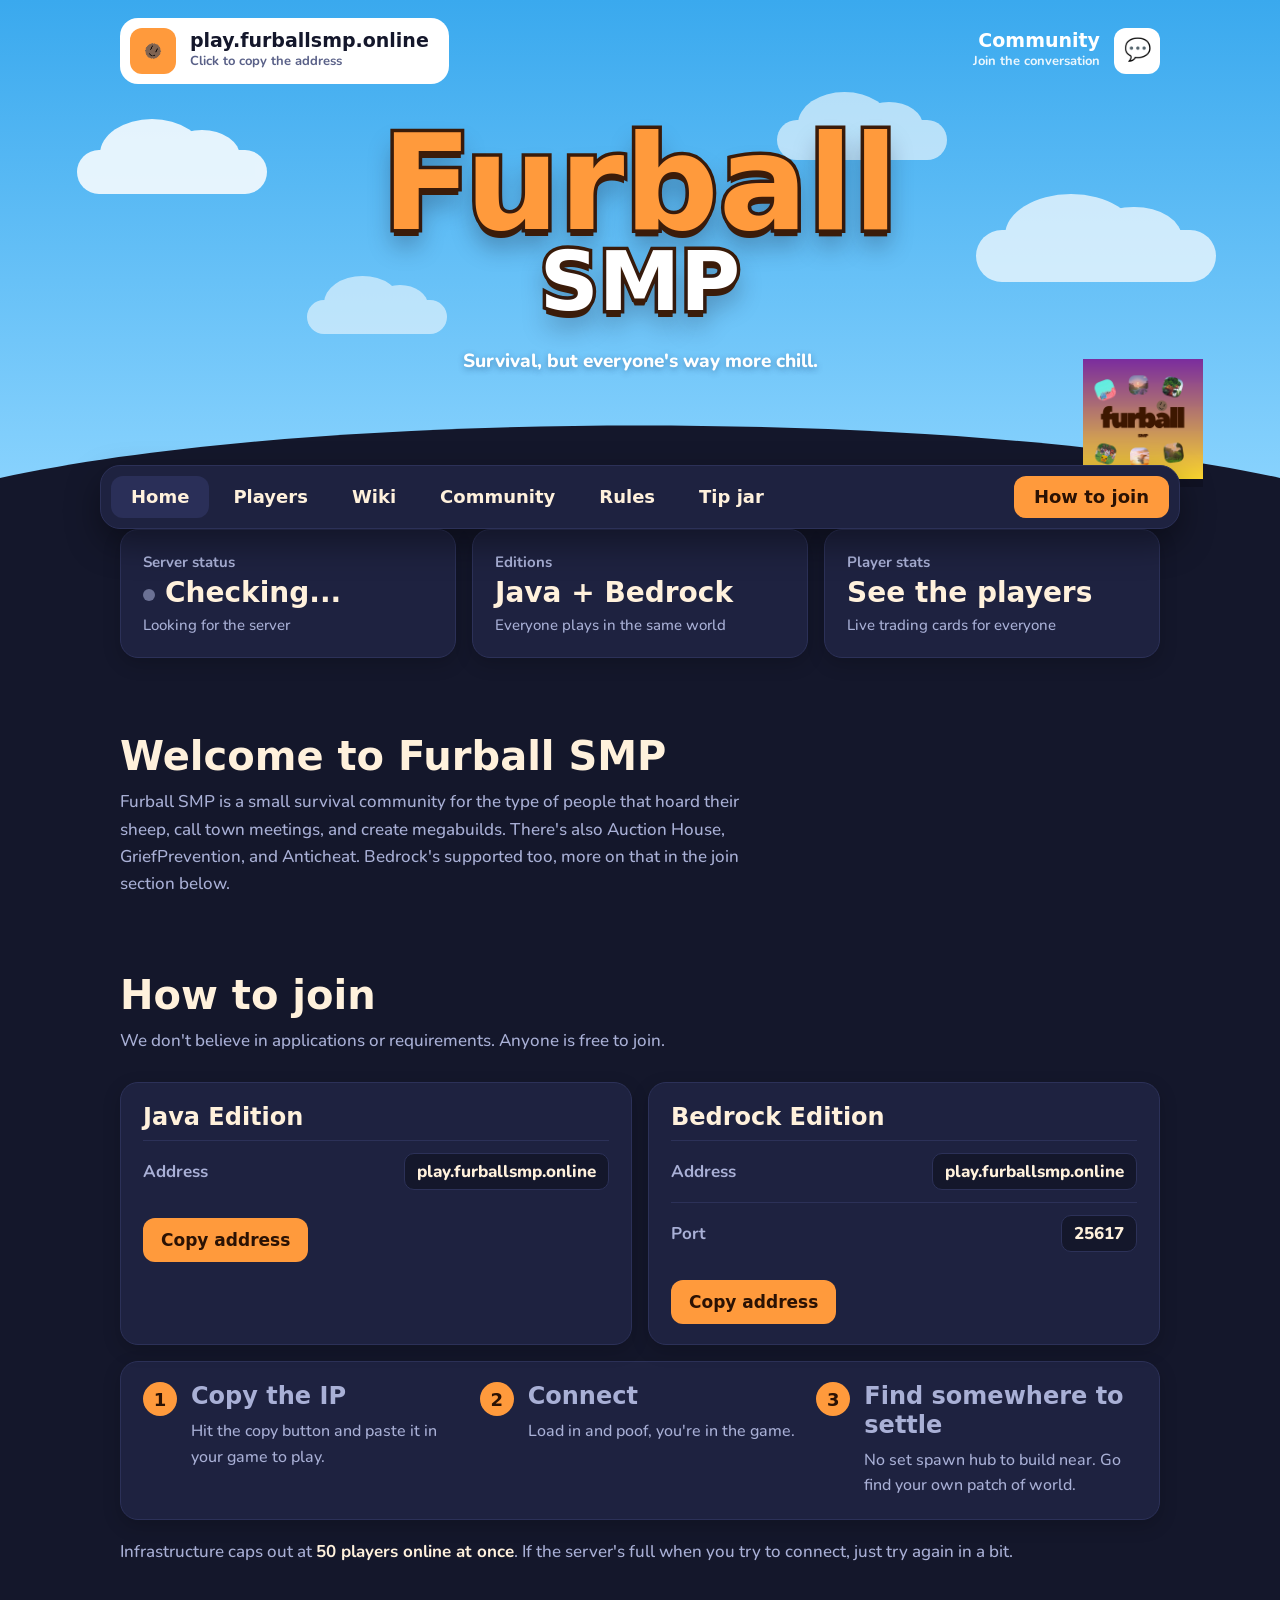
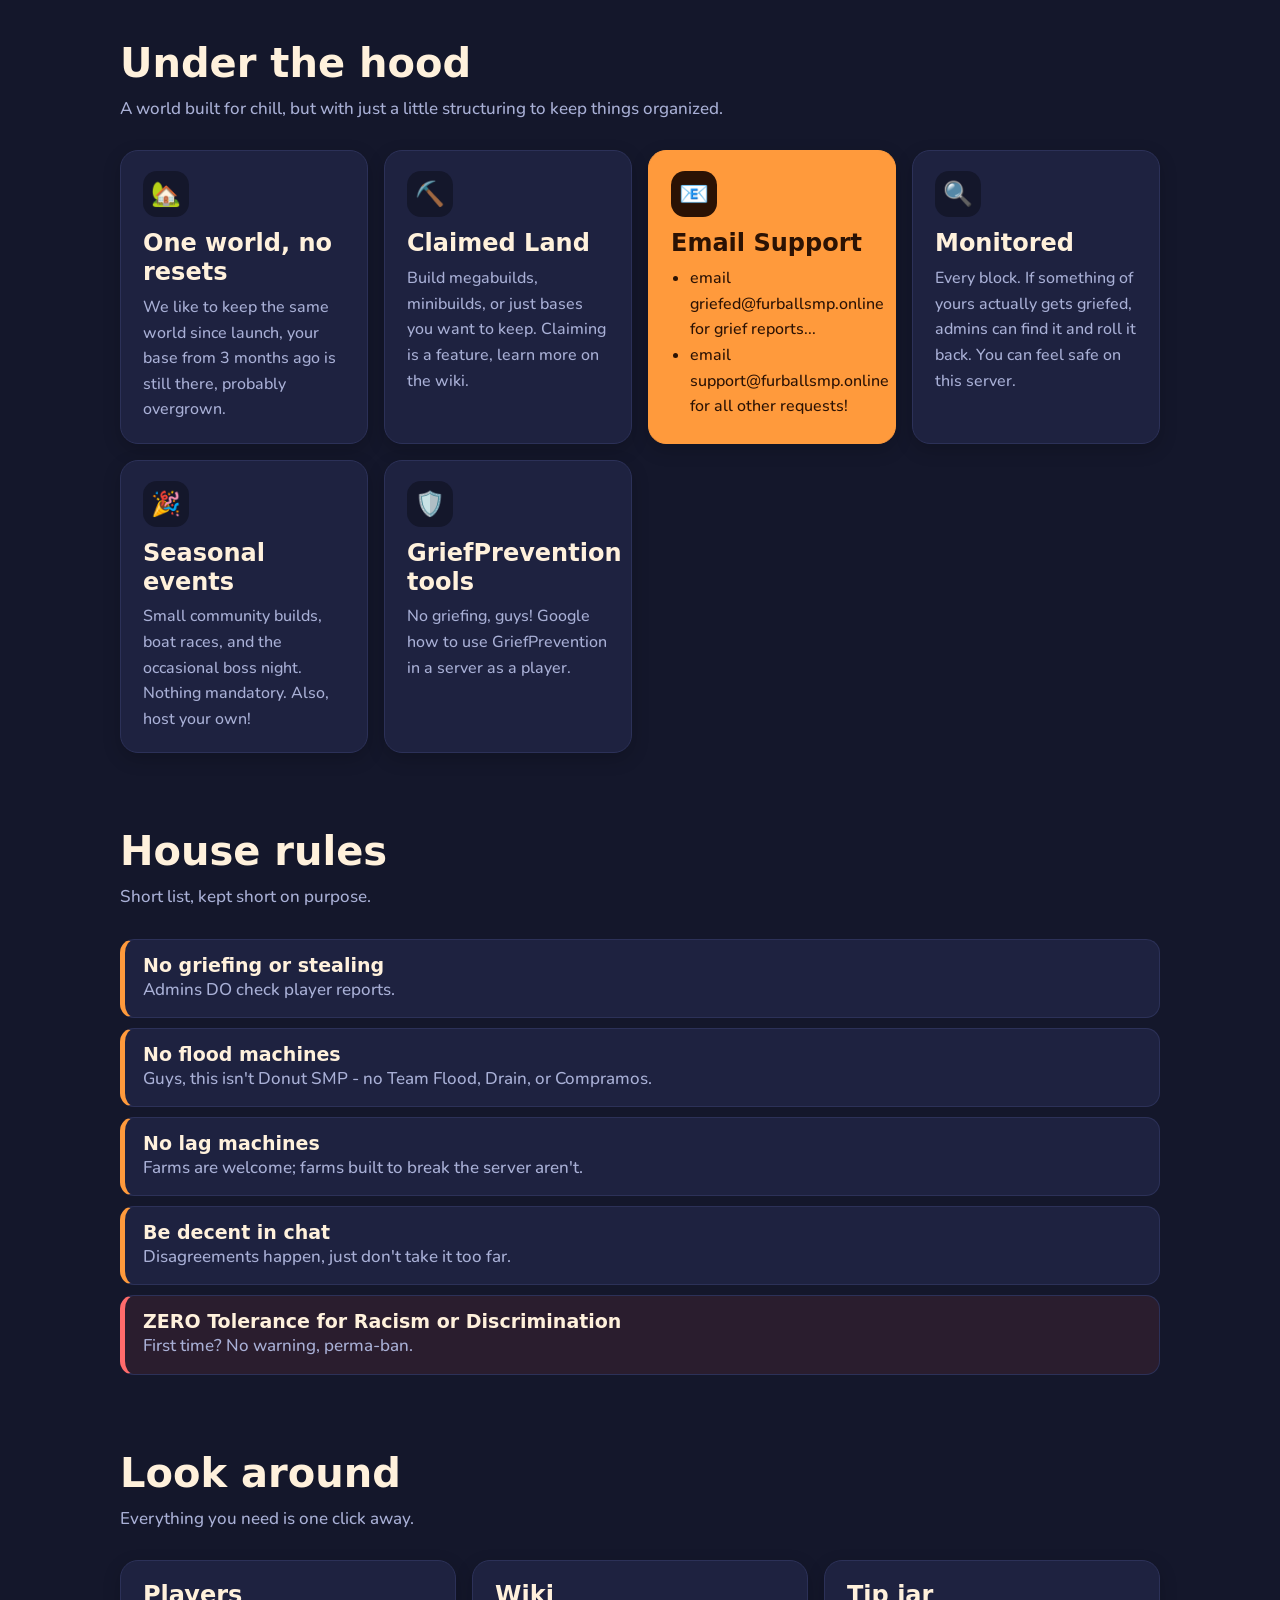
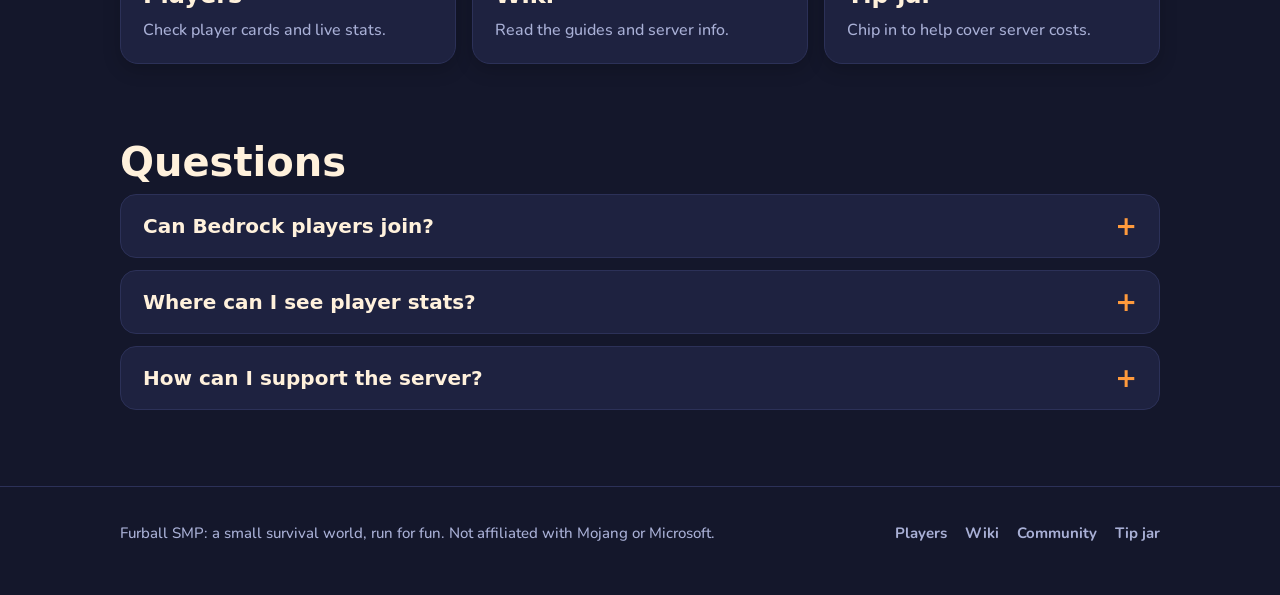
==== commit 5db74b27: "Update index.html" ====
--- a/index.html
+++ b/index.html
@@ -44,7 +44,7 @@
   </nav>
 </div>
 
-
+<main class="wrap">
 
   <section aria-label="Server status">
     <div class="grid g3">
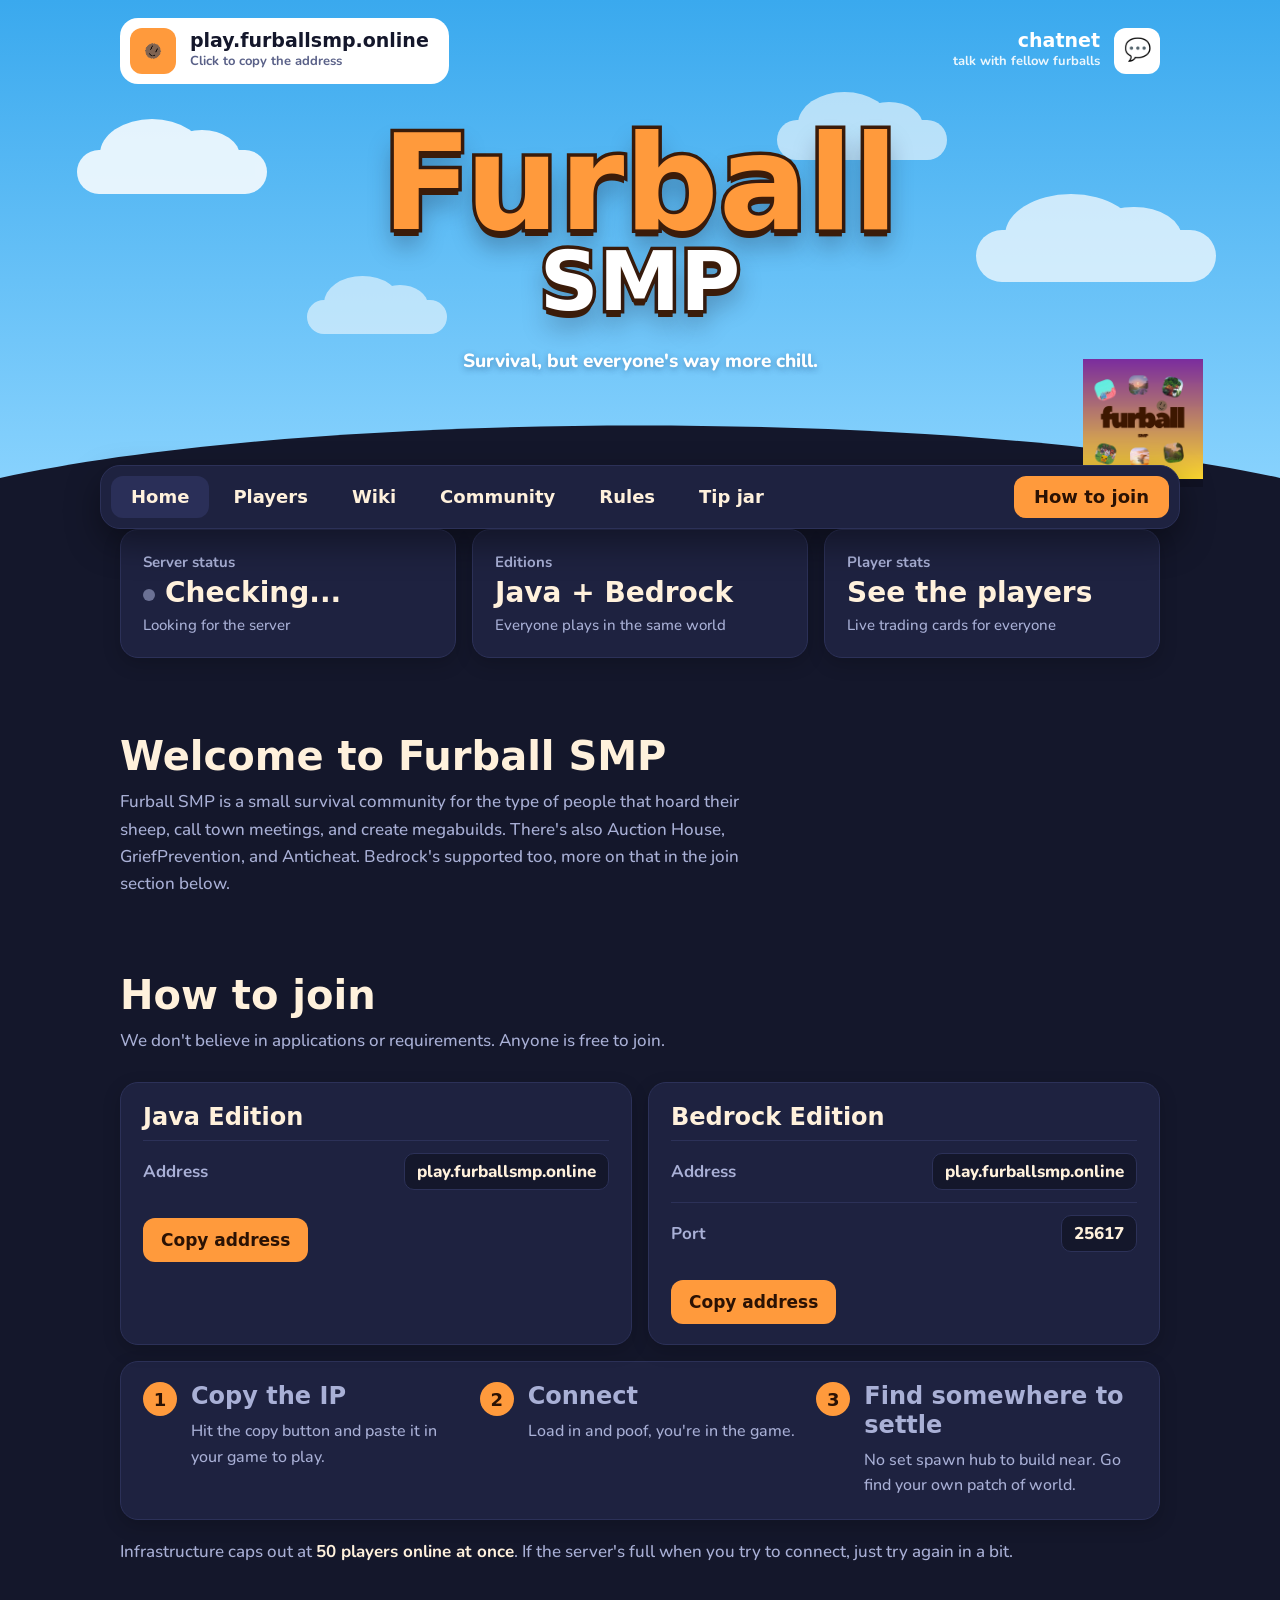
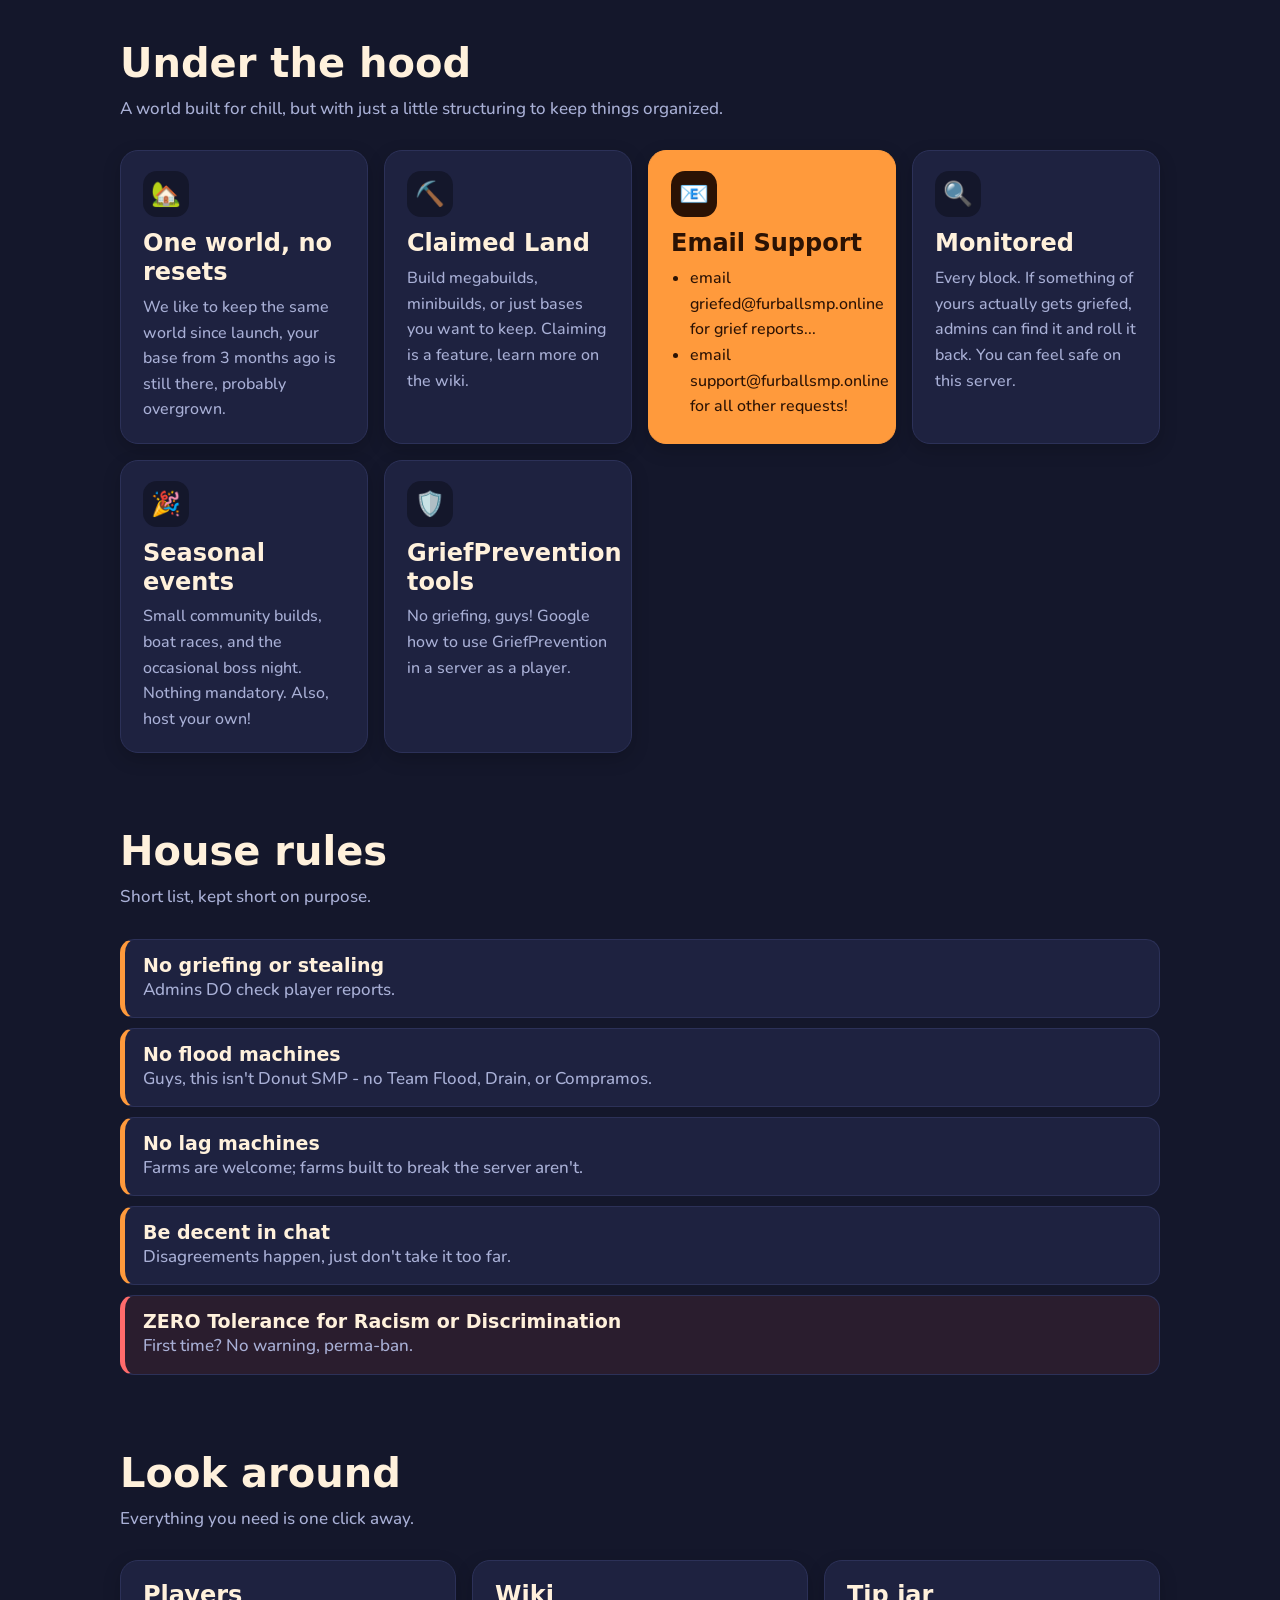
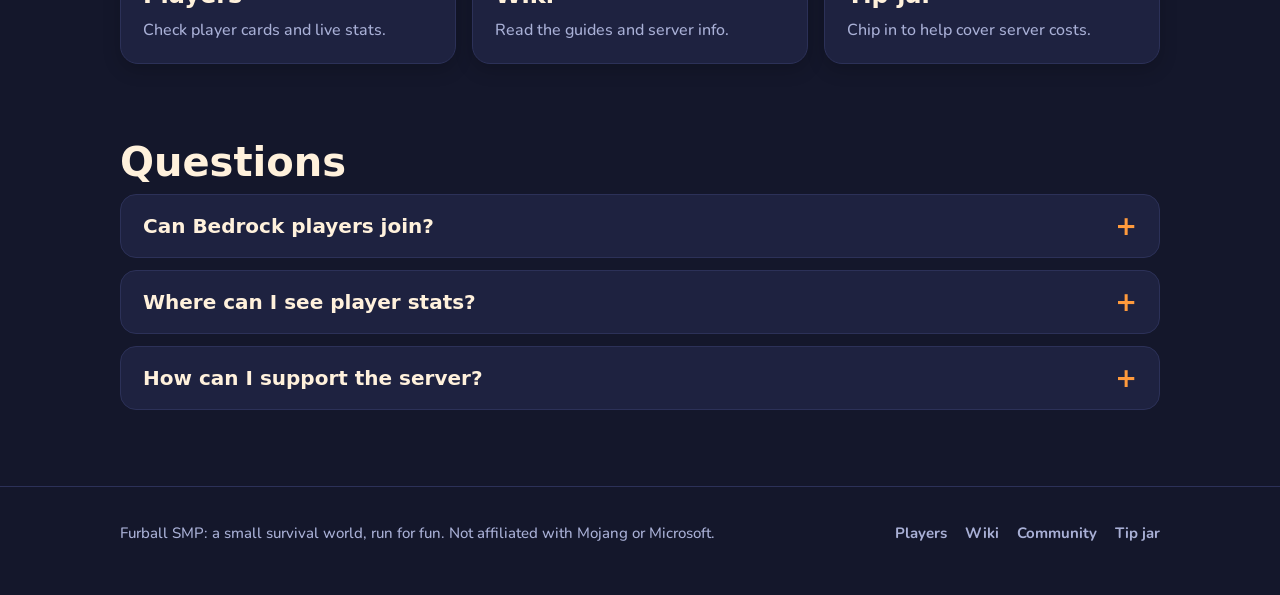
==== commit 56e5dcea: "Update index.html" ====
--- a/index.html
+++ b/index.html
@@ -19,8 +19,8 @@
       <span class="pawbox" aria-hidden="true"><img src="furballlogo.png" alt=""></span>
       <span><b>play.furballsmp.online</b><small id="onlineCount">Click to copy the address</small></span>
     </button>
-    <a class="discord" href="community.html">
-      <span><b>Community</b><small>Join the conversation</small></span>
+    <a class="discord" href="https://chatnet.furballsmp.online/invite/yp4Awq-RQ_iG6f9rEPA7DqXN2U3V8ySU">
+      <span><b>chatnet</b><small>talk with fellow furballs</small></span>
       <span class="dbox" aria-hidden="true">💬</span>
     </a>
   </div>
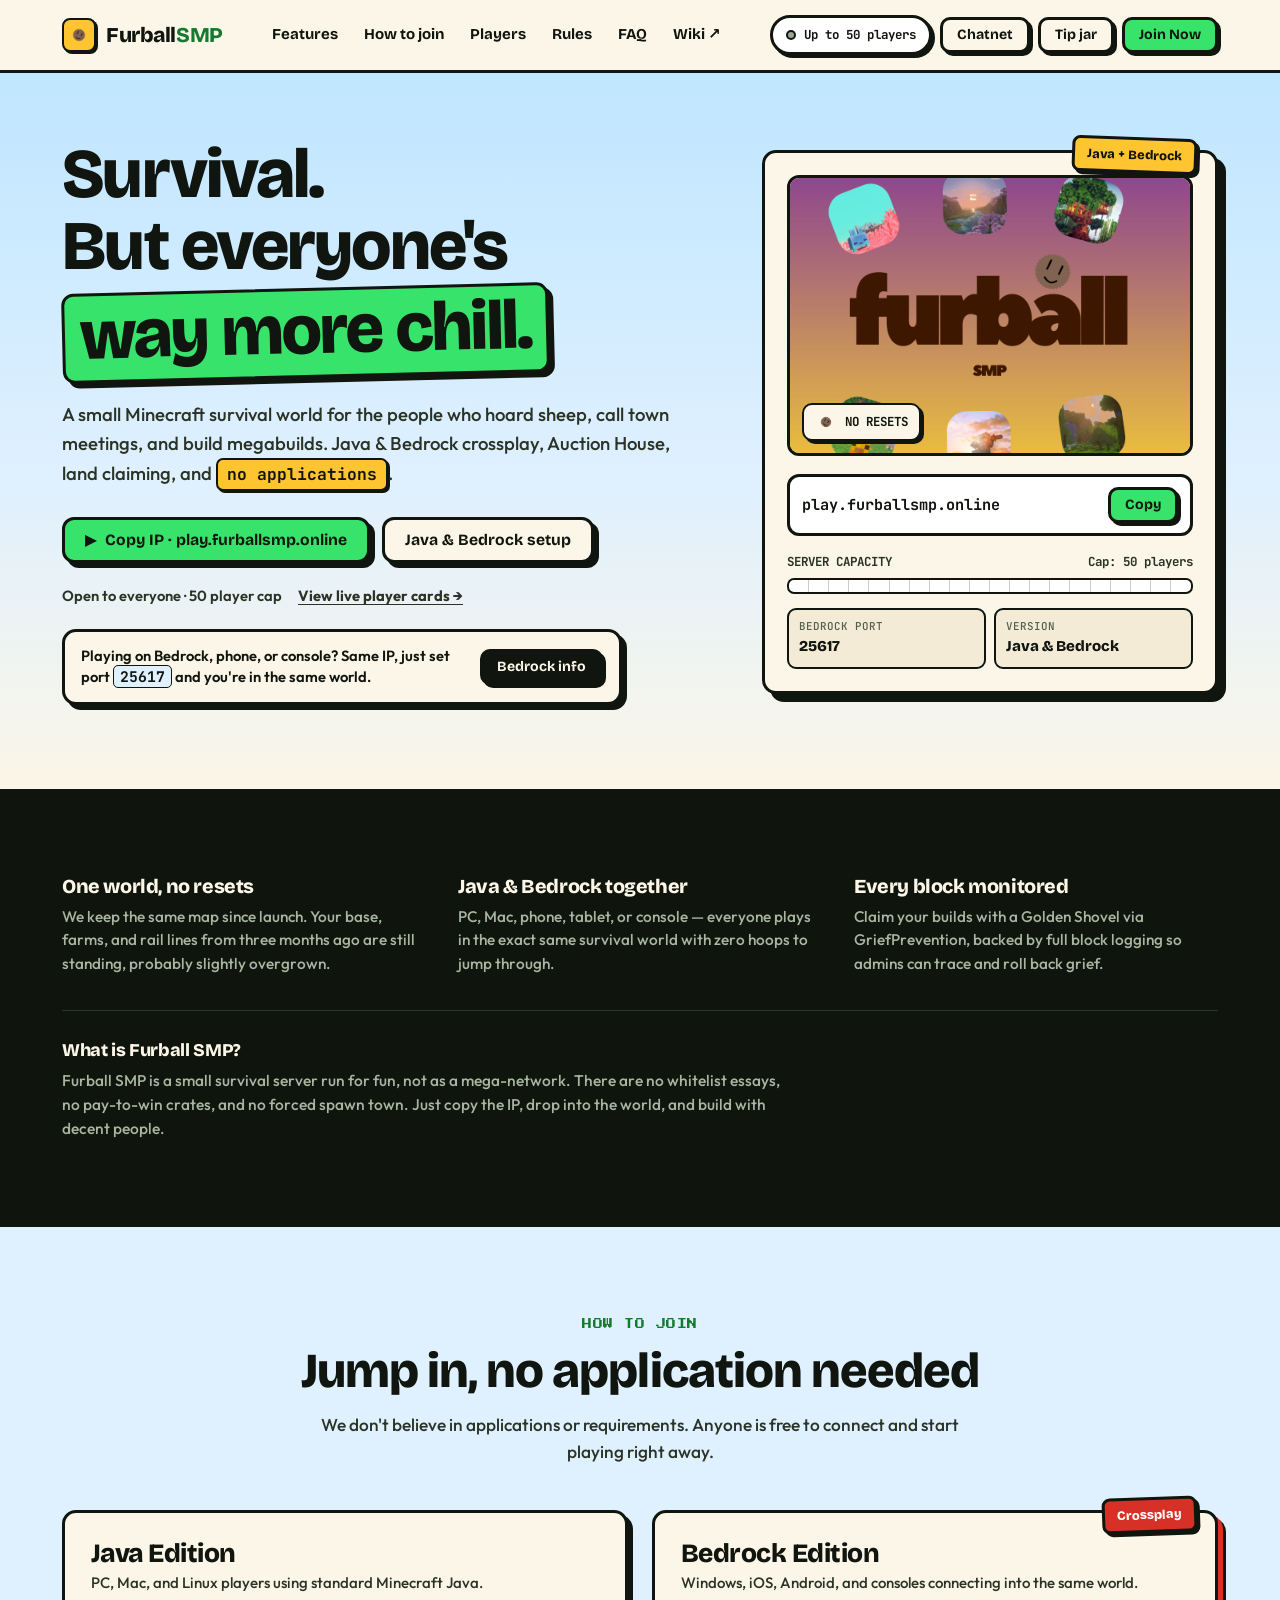
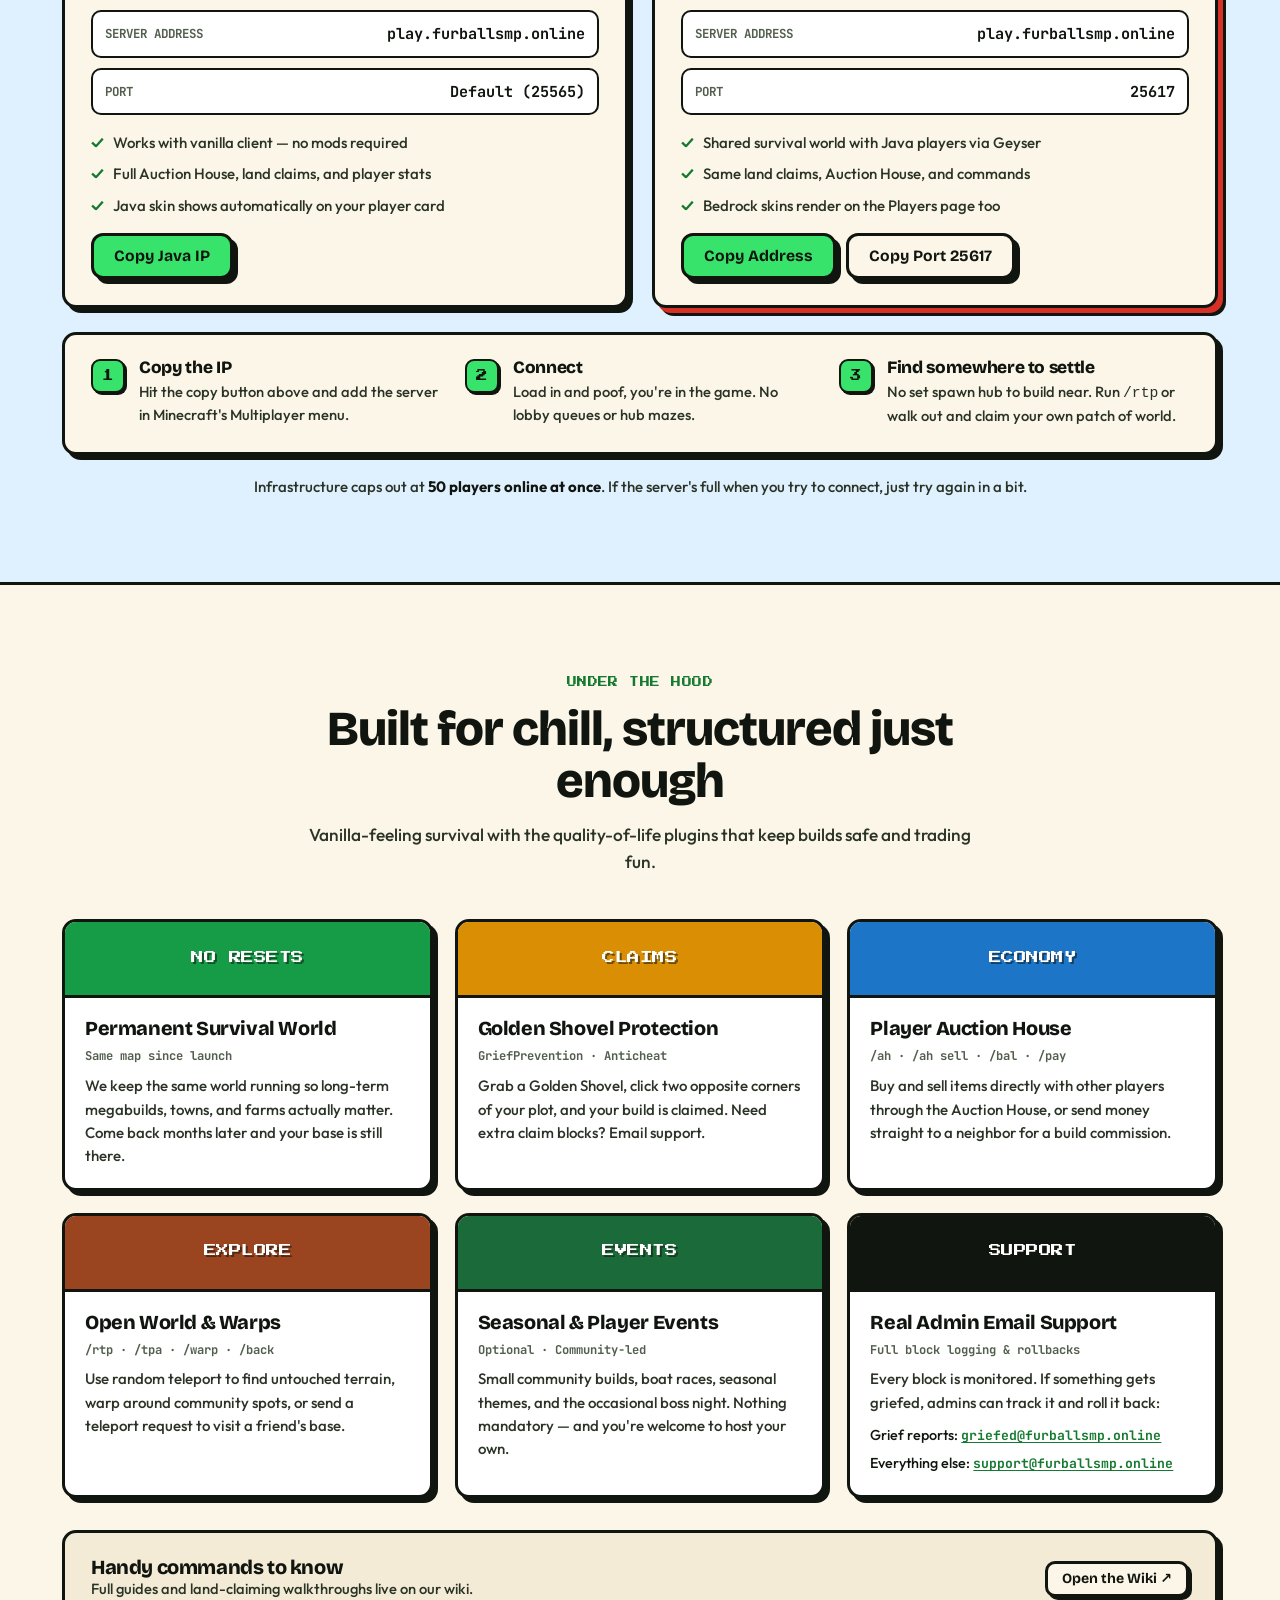
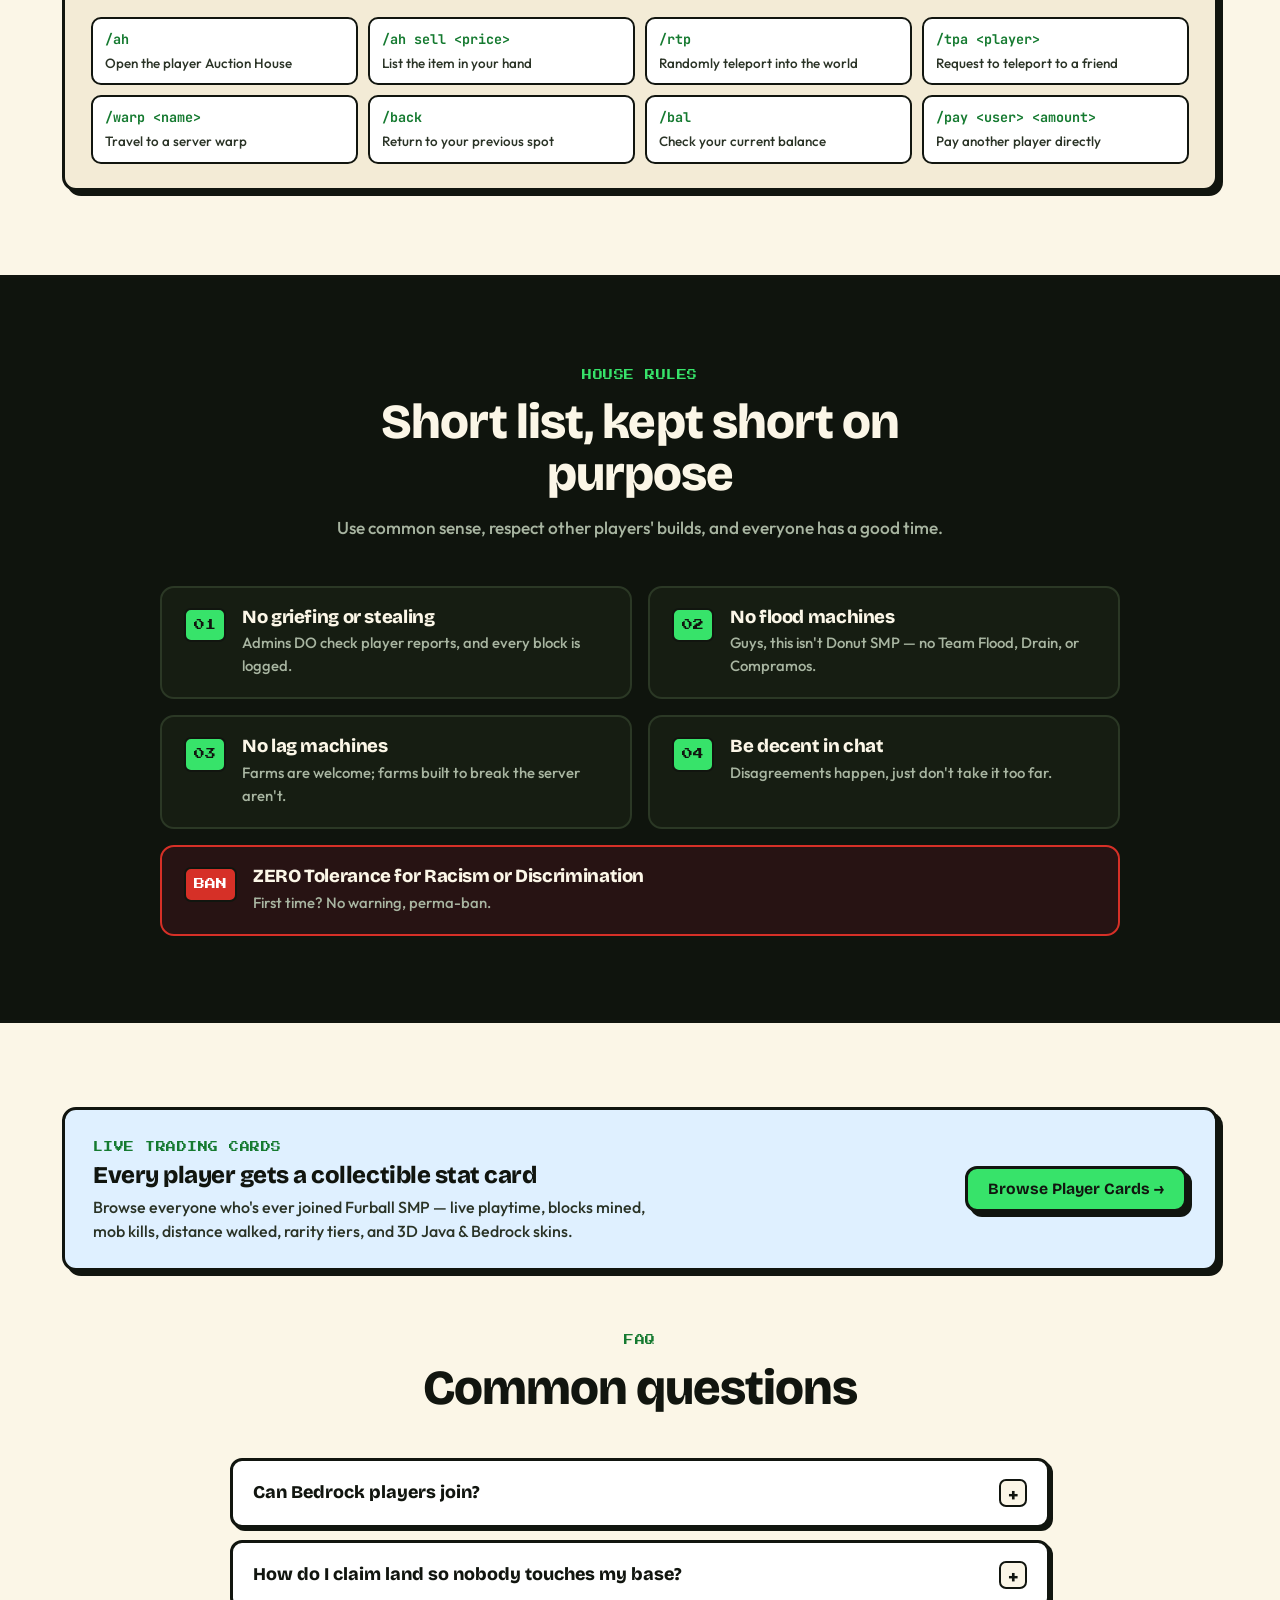
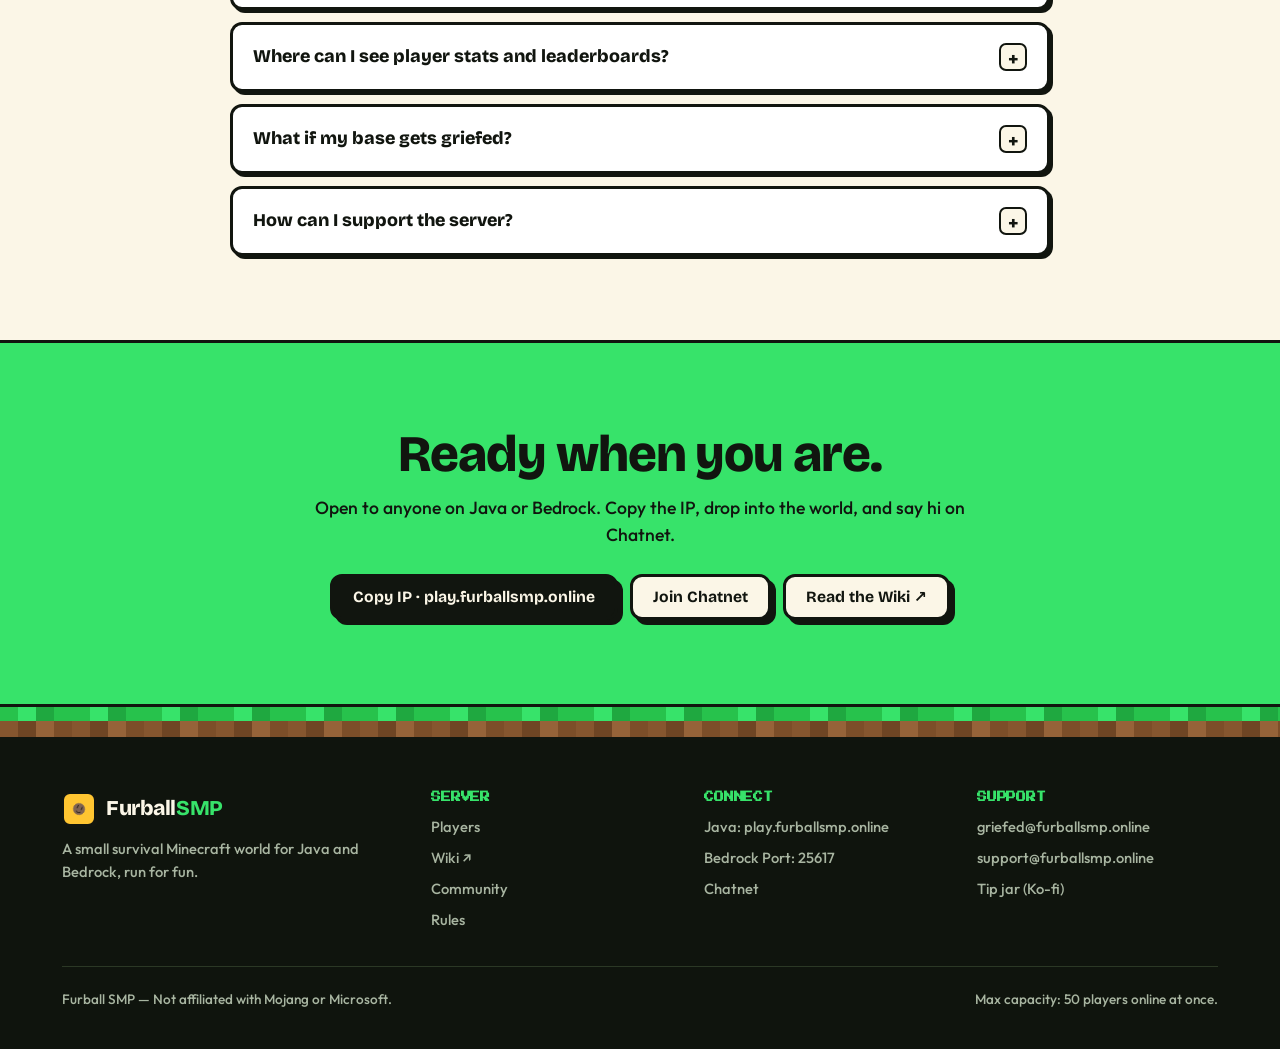
==== commit 02088d76: "Redesign Furball SMP website with neo-brutalist Minecraft theme" ====
--- a/index.html
+++ b/index.html
@@ -1,136 +1,565 @@
 <!DOCTYPE html>
 <html lang="en">
 <head>
-<meta charset="utf-8">
-<meta name="viewport" content="width=device-width, initial-scale=1">
-<meta name="theme-color" content="#14172b">
-<link rel="preconnect" href="https://fonts.googleapis.com">
-<link href="https://fonts.googleapis.com/css2?family=Baloo+2:wght@700;800&family=Nunito:wght@500;700;800&display=swap" rel="stylesheet">
-<link rel="stylesheet" href="style.css">
-<title>Furball SMP | Java &amp; Bedrock Minecraft Server</title>
-<meta name="description" content="Furball SMP is a small survival Minecraft community for Java and Bedrock players.">
+  <!-- Start cookieyes banner -->
+  <script id="cookieyes" type="text/javascript" src="https://cdn-cookieyes.com/client_data/4ee765c4c6164ca77c178e3ea2cd31cd/script.js"></script>
+  <!-- End cookieyes banner -->
+  <script type="text/javascript">
+    (function(c,l,a,r,i,t,y){
+        c[a]=c[a]||function(){(c[a].q=c[a].q||[]).push(arguments)};
+        t=l.createElement(r);t.async=1;t.src="https://www.clarity.ms/tag/"+i;
+        y=l.getElementsByTagName(r)[0];y.parentNode.insertBefore(t,y);
+    })(window, document, "clarity", "script", "z7xpu93rh3");
+  </script>
+  <meta charset="utf-8">
+  <meta name="viewport" content="width=device-width, initial-scale=1">
+  <meta name="theme-color" content="#fbf6e7">
+  <title>Furball SMP — Java &amp; Bedrock Survival Minecraft Server</title>
+  <meta name="description" content="Furball SMP is a small survival Minecraft community for Java and Bedrock players. No applications, no resets, GriefPrevention, Auction House, and room for 50 players.">
+  <link rel="icon" type="image/png" href="furballlogo.png">
+  <link rel="preconnect" href="https://fonts.googleapis.com">
+  <link rel="preconnect" href="https://fonts.gstatic.com" crossorigin>
+  <link href="https://fonts.googleapis.com/css2?family=Bricolage+Grotesque:wght@600;700;800&family=JetBrains+Mono:wght@500;700&family=Outfit:wght@400;500;600;700&family=Press+Start+2P&display=swap" rel="stylesheet">
+  <link rel="stylesheet" href="style.css">
 </head>
 <body>
 
-<header class="sky">
-  <i class="cloud c1"></i><i class="cloud c2"></i><i class="cloud c3"></i><i class="cloud c4"></i>
-  <div class="wrap strip">
-    <button class="ipbtn" data-copy="play.furballsmp.online" aria-label="Copy the server address">
-      <span class="pawbox" aria-hidden="true"><img src="furballlogo.png" alt=""></span>
-      <span><b>play.furballsmp.online</b><small id="onlineCount">Click to copy the address</small></span>
-    </button>
-    <a class="discord" href="https://chatnet.furballsmp.online/invite/yp4Awq-RQ_iG6f9rEPA7DqXN2U3V8ySU">
-      <span><b>chatnet</b><small>talk with fellow furballs</small></span>
-      <span class="dbox" aria-hidden="true">💬</span>
-    </a>
-  </div>
-  <img class="mascot" src="furball.png" alt="Furball SMP mascot">
-  <div class="wrap logo">
-    <h1>Furball<span>SMP</span></h1>
-    <p>Survival, but everyone's way more chill.</p>
-  </div>
-  <svg class="wave" viewBox="0 0 1440 110" preserveAspectRatio="none" aria-hidden="true"><path d="M0,110 L0,60 C360,-10 1080,-10 1440,60 L1440,110 Z" fill="#14172b"/></svg>
-</header>
-
-<div class="navwrap">
-  <nav class="main" aria-label="Main">
-    <a href="index.html" aria-current="page">Home</a>
-    <a href="players.html">Players</a>
-    <a href="https://wiki.furballsmp.online" rel="noopener">Wiki</a>
-    <a href="community.html">Community</a>
-    <a href="#rules">Rules</a>
-    <a href="/tip">Tip jar</a>
-    <a class="cta" href="#join">How to join</a>
-  </nav>
-</div>
-
-<main class="wrap">
-
-  <section aria-label="Server status">
-    <div class="grid g3">
-      <div class="tile" id="statusTile"><div class="k">Server status</div><div class="v"><span class="dot"></span><span id="statusText">Checking...</span></div><div class="sub" id="statusSub">Looking for the server</div></div>
-      <div class="tile"><div class="k">Editions</div><div class="v">Java + Bedrock</div><div class="sub">Everyone plays in the same world</div></div>
-      <a class="tile" href="players.html"><div class="k">Player stats</div><div class="v">See the players</div><div class="sub">Live trading cards for everyone</div></a>
+  <!-- Sticky Navbar -->
+  <header class="navbar">
+    <div class="wrap nav-inner">
+      <a class="brand" href="index.html">
+        <span class="brand-mark"><img src="furballlogo.png" alt=""></span>
+        <span>Furball<span class="brand-accent">SMP</span></span>
+      </a>
+
+      <nav class="nav-links" aria-label="Main navigation">
+        <a href="#features">Features</a>
+        <a href="#join">How to join</a>
+        <a href="players.html">Players</a>
+        <a href="#rules">Rules</a>
+        <a href="#faq">FAQ</a>
+        <a href="https://wiki.furballsmp.online" target="_blank" rel="noopener">Wiki ↗</a>
+      </nav>
+
+      <div class="nav-actions">
+        <button class="status-pill" type="button" data-copy="play.furballsmp.online" title="Click to copy play.furballsmp.online">
+          <span class="status-dot" data-status-dot aria-hidden="true"></span>
+          <span class="copy-label" data-status-text>Checking...</span>
+        </button>
+        <a class="btn btn-sm hide-mobile" href="https://chatnet.furballsmp.online/invite/yp4Awq-RQ_iG6f9rEPA7DqXN2U3V8ySU" target="_blank" rel="noopener">Chatnet</a>
+        <a class="btn btn-sm hide-mobile" href="tip.html">Tip jar</a>
+        <a class="btn btn-sm btn-primary hide-mobile" href="#join">Join Now</a>
+        <button class="nav-toggle" type="button" data-nav-toggle aria-expanded="false" aria-controls="mobileDrawer" aria-label="Open menu">
+          <svg width="20" height="20" viewBox="0 0 24 24" fill="none" stroke="currentColor" stroke-width="2.6" stroke-linecap="round">
+            <line x1="3" y1="6" x2="21" y2="6"></line>
+            <line x1="3" y1="12" x2="21" y2="12"></line>
+            <line x1="3" y1="18" x2="21" y2="18"></line>
+          </svg>
+        </button>
+      </div>
     </div>
-  </section>
-
-  <section id="about">
-    <h2>Welcome to Furball SMP</h2>
-    <p class="lede">Furball SMP is a small survival community for the type of people that hoard their sheep, call town meetings, and create megabuilds. There's also Auction House, GriefPrevention, and Anticheat. Bedrock's supported too, more on that in the join section below.</p>
-  </section>
-
-  <section id="join">
-    <h2>How to join</h2>
-    <p class="lede">We don't believe in applications or requirements. Anyone is free to join.</p>
-    <div class="grid g2">
-      <div class="tile"><h3>Java Edition</h3>
-        <div class="row"><span>Address</span><code>play.furballsmp.online</code></div>
-        <button class="btn" data-copy="play.furballsmp.online">Copy address</button></div>
-      <div class="tile"><h3>Bedrock Edition</h3>
-        <div class="row"><span>Address</span><code>play.furballsmp.online</code></div>
-        <div class="row"><span>Port</span><code>25617</code></div>
-        <button class="btn" data-copy="play.furballsmp.online">Copy address</button></div>
+
+    <div class="mobile-drawer" id="mobileDrawer">
+      <div class="mobile-drawer-links">
+        <a href="#features">Features</a>
+        <a href="#join">How to join</a>
+        <a href="players.html">Players</a>
+        <a href="community.html">Community</a>
+        <a href="#rules">Rules</a>
+        <a href="#faq">FAQ</a>
+        <a href="https://wiki.furballsmp.online" target="_blank" rel="noopener">Wiki ↗</a>
+      </div>
+      <div class="mobile-drawer-actions">
+        <a class="btn btn-sm btn-primary" href="#join">Join Now</a>
+        <a class="btn btn-sm" href="https://chatnet.furballsmp.online/invite/yp4Awq-RQ_iG6f9rEPA7DqXN2U3V8ySU" target="_blank" rel="noopener">Chatnet</a>
+        <a class="btn btn-sm" href="tip.html">Tip jar</a>
+      </div>
     </div>
-    <div class="tile" style="margin-top:16px"><ol class="steps grid g3">
-      <li><div><h3>Copy the IP</h3><p>Hit the copy button and paste it in your game to play.</p></div></li>
-      <li><div><h3>Connect</h3><p>Load in and poof, you're in the game.</p></div></li>
-      <li><div><h3>Find somewhere to settle</h3><p>No set spawn hub to build near. Go find your own patch of world.</p></div></li>
-    </ol></div>
-    <p class="note">Infrastructure caps out at <strong>50 players online at once</strong>. If the server's full when you try to connect, just try again in a bit.</p>
-  </section>
-
-  <section id="features">
-    <h2>Under the hood</h2>
-    <p class="lede">A world built for chill, but with just a little structuring to keep things organized.</p>
-    <div class="grid g3">
-      <div class="tile"><div class="ico">🏡</div><h3>One world, no resets</h3><p>We like to keep the same world since launch, your base from 3 months ago is still there, probably overgrown.</p></div>
-      <div class="tile"><div class="ico">⛏️</div><h3>Claimed Land</h3><p>Build megabuilds, minibuilds, or just bases you want to keep. Claiming is a feature, learn more on the wiki.</p></div>
-      <div class="tile gold"><div class="ico">📧</div><h3>Email Support</h3><ul><li>email griefed@furballsmp.online for grief reports...</li><li>email support@furballsmp.online for all other requests!</li></ul></div>
-      <div class="tile"><div class="ico">🔍</div><h3>Monitored</h3><p>Every block. If something of yours actually gets griefed, admins can find it and roll it back. You can feel safe on this server.</p></div>
-      <div class="tile"><div class="ico">🎉</div><h3>Seasonal events</h3><p>Small community builds, boat races, and the occasional boss night. Nothing mandatory. Also, host your own!</p></div>
-      <div class="tile"><div class="ico">🛡️</div><h3>GriefPrevention tools</h3><p>No griefing, guys! Google how to use GriefPrevention in a server as a player.</p></div>
+  </header>
+
+  <main>
+
+    <!-- Band 1: Sky Hero -->
+    <section class="band band-hero">
+      <div class="wrap hero-grid">
+        <div>
+          <h1 class="hero-title">
+            Survival.<br>
+            But everyone's<br>
+            <span class="hero-highlight">way more chill.</span>
+          </h1>
+          <p class="hero-sub">
+            A small Minecraft survival world for the people who hoard sheep, call town meetings, and build megabuilds. Java &amp; Bedrock crossplay, Auction House, land claiming, and <span class="inline-pill">no applications</span>.
+          </p>
+
+          <div class="hero-ctas">
+            <button class="btn btn-primary" type="button" data-copy="play.furballsmp.online">
+              <span aria-hidden="true">▶</span>
+              <span class="copy-label">Copy IP · play.furballsmp.online</span>
+            </button>
+            <a class="btn" href="#join">Java &amp; Bedrock setup</a>
+          </div>
+
+          <div class="hero-meta-line">
+            <span>Open to everyone · 50 player cap</span>
+            <a href="players.html">View live player cards →</a>
+          </div>
+
+          <div class="hero-callout">
+            <p>Playing on Bedrock, phone, or console? Same IP, just set port <code>25617</code> and you're in the same world.</p>
+            <a class="btn btn-sm btn-dark" href="#join">Bedrock info</a>
+          </div>
+        </div>
+
+        <!-- Hero Right: Server Status & Mascot Showcase Card -->
+        <aside class="hero-card" aria-label="Live server summary">
+          <span class="ribbon">Java + Bedrock</span>
+          <div class="hero-mascot-stage">
+            <img src="furball.png" alt="Furball SMP world snapshots and logo">
+            <div class="mascot-badge">
+              <img src="furballlogo.png" alt="">
+              <span>NO RESETS</span>
+            </div>
+          </div>
+
+          <div class="ip-box">
+            <code>play.furballsmp.online</code>
+            <button class="btn btn-sm btn-primary" type="button" data-copy="play.furballsmp.online">
+              <span class="copy-label">Copy</span>
+            </button>
+          </div>
+
+          <div class="meter-head">
+            <span>SERVER CAPACITY</span>
+            <span data-meter-count>Checking live status...</span>
+          </div>
+          <div class="meter" data-capacity-meter aria-hidden="true"></div>
+
+          <div class="hero-card-specs">
+            <div class="spec-chip">
+              <small>Bedrock Port</small>
+              <strong>25617</strong>
+            </div>
+            <div class="spec-chip">
+              <small>Version</small>
+              <strong data-version-text>Java &amp; Bedrock</strong>
+            </div>
+          </div>
+        </aside>
+      </div>
+    </section>
+
+    <!-- Band 2: Dark Trust & Story Strip -->
+    <section class="band band-dark" aria-label="What makes Furball SMP different">
+      <div class="wrap">
+        <div class="trust-grid">
+          <div class="trust-item">
+            <h3>One world, no resets</h3>
+            <p>We keep the same map since launch. Your base, farms, and rail lines from three months ago are still standing, probably slightly overgrown.</p>
+          </div>
+          <div class="trust-item">
+            <h3>Java &amp; Bedrock together</h3>
+            <p>PC, Mac, phone, tablet, or console — everyone plays in the exact same survival world with zero hoops to jump through.</p>
+          </div>
+          <div class="trust-item">
+            <h3>Every block monitored</h3>
+            <p>Claim your builds with a Golden Shovel via GriefPrevention, backed by full block logging so admins can trace and roll back grief.</p>
+          </div>
+        </div>
+
+        <hr class="trust-divider">
+
+        <div class="founder-note">
+          <h3>What is Furball SMP?</h3>
+          <p>Furball SMP is a small survival server run for fun, not as a mega-network. There are no whitelist essays, no pay-to-win crates, and no forced spawn town. Just copy the IP, drop into the world, and build with decent people.</p>
+        </div>
+      </div>
+    </section>
+
+    <!-- Band 3: How to Join (Soft Sky Band) -->
+    <section class="band band-sky" id="join">
+      <div class="wrap">
+        <div class="sec-head">
+          <span class="kicker">How to join</span>
+          <h2>Jump in, no application needed</h2>
+          <p>We don't believe in applications or requirements. Anyone is free to connect and start playing right away.</p>
+        </div>
+
+        <div class="join-cards">
+          <!-- Java Card -->
+          <article class="join-card">
+            <div class="join-card-top">
+              <h3>Java Edition</h3>
+              <p>PC, Mac, and Linux players using standard Minecraft Java.</p>
+            </div>
+
+            <div class="kv-list">
+              <div class="kv-row">
+                <span>Server Address</span>
+                <code>play.furballsmp.online</code>
+              </div>
+              <div class="kv-row">
+                <span>Port</span>
+                <code>Default (25565)</code>
+              </div>
+            </div>
+
+            <ul class="check-list">
+              <li>Works with vanilla client — no mods required</li>
+              <li>Full Auction House, land claims, and player stats</li>
+              <li>Java skin shows automatically on your player card</li>
+            </ul>
+
+            <div class="join-card-actions">
+              <button class="btn btn-primary" type="button" data-copy="play.furballsmp.online">
+                <span class="copy-label">Copy Java IP</span>
+              </button>
+            </div>
+          </article>
+
+          <!-- Bedrock Card -->
+          <article class="join-card featured">
+            <span class="ribbon ribbon-red">Crossplay</span>
+            <div class="join-card-top">
+              <h3>Bedrock Edition</h3>
+              <p>Windows, iOS, Android, and consoles connecting into the same world.</p>
+            </div>
+
+            <div class="kv-list">
+              <div class="kv-row">
+                <span>Server Address</span>
+                <code>play.furballsmp.online</code>
+              </div>
+              <div class="kv-row">
+                <span>Port</span>
+                <code>25617</code>
+              </div>
+            </div>
+
+            <ul class="check-list">
+              <li>Shared survival world with Java players via Geyser</li>
+              <li>Same land claims, Auction House, and commands</li>
+              <li>Bedrock skins render on the Players page too</li>
+            </ul>
+
+            <div class="join-card-actions">
+              <button class="btn btn-primary" type="button" data-copy="play.furballsmp.online">
+                <span class="copy-label">Copy Address</span>
+              </button>
+              <button class="btn" type="button" data-copy="25617">
+                <span class="copy-label">Copy Port 25617</span>
+              </button>
+            </div>
+          </article>
+        </div>
+
+        <div class="steps-card">
+          <ol class="steps-grid">
+            <li>
+              <span class="step-num">1</span>
+              <div>
+                <h4>Copy the IP</h4>
+                <p>Hit the copy button above and add the server in Minecraft's Multiplayer menu.</p>
+              </div>
+            </li>
+            <li>
+              <span class="step-num">2</span>
+              <div>
+                <h4>Connect</h4>
+                <p>Load in and poof, you're in the game. No lobby queues or hub mazes.</p>
+              </div>
+            </li>
+            <li>
+              <span class="step-num">3</span>
+              <div>
+                <h4>Find somewhere to settle</h4>
+                <p>No set spawn hub to build near. Run <code>/rtp</code> or walk out and claim your own patch of world.</p>
+              </div>
+            </li>
+          </ol>
+        </div>
+
+        <p class="cap-note">
+          Infrastructure caps out at <strong>50 players online at once</strong>. If the server's full when you try to connect, just try again in a bit.
+        </p>
+      </div>
+    </section>
+
+    <!-- Band 4: Under the Hood / Features & Commands (Warm Paper) -->
+    <section class="band band-paper" id="features">
+      <div class="wrap">
+        <div class="sec-head">
+          <span class="kicker">Under the hood</span>
+          <h2>Built for chill, structured just enough</h2>
+          <p>Vanilla-feeling survival with the quality-of-life plugins that keep builds safe and trading fun.</p>
+        </div>
+
+        <div class="feature-grid">
+          <article class="f-card">
+            <div class="f-head bg-green"><span>NO RESETS</span></div>
+            <div class="f-body">
+              <h3>Permanent Survival World</h3>
+              <div class="f-meta">Same map since launch</div>
+              <p>We keep the same world running so long-term megabuilds, towns, and farms actually matter. Come back months later and your base is still there.</p>
+            </div>
+          </article>
+
+          <article class="f-card">
+            <div class="f-head bg-gold"><span>CLAIMS</span></div>
+            <div class="f-body">
+              <h3>Golden Shovel Protection</h3>
+              <div class="f-meta">GriefPrevention · Anticheat</div>
+              <p>Grab a Golden Shovel, click two opposite corners of your plot, and your build is claimed. Need extra claim blocks? Email support.</p>
+            </div>
+          </article>
+
+          <article class="f-card">
+            <div class="f-head bg-sky"><span>ECONOMY</span></div>
+            <div class="f-body">
+              <h3>Player Auction House</h3>
+              <div class="f-meta">/ah · /ah sell · /bal · /pay</div>
+              <p>Buy and sell items directly with other players through the Auction House, or send money straight to a neighbor for a build commission.</p>
+            </div>
+          </article>
+
+          <article class="f-card">
+            <div class="f-head bg-dirt"><span>EXPLORE</span></div>
+            <div class="f-body">
+              <h3>Open World &amp; Warps</h3>
+              <div class="f-meta">/rtp · /tpa · /warp · /back</div>
+              <p>Use random teleport to find untouched terrain, warp around community spots, or send a teleport request to visit a friend's base.</p>
+            </div>
+          </article>
+
+          <article class="f-card">
+            <div class="f-head bg-forest"><span>EVENTS</span></div>
+            <div class="f-body">
+              <h3>Seasonal &amp; Player Events</h3>
+              <div class="f-meta">Optional · Community-led</div>
+              <p>Small community builds, boat races, seasonal themes, and the occasional boss night. Nothing mandatory — and you're welcome to host your own.</p>
+            </div>
+          </article>
+
+          <article class="f-card">
+            <div class="f-head bg-ink"><span>SUPPORT</span></div>
+            <div class="f-body">
+              <h3>Real Admin Email Support</h3>
+              <div class="f-meta">Full block logging &amp; rollbacks</div>
+              <p>Every block is monitored. If something gets griefed, admins can track it and roll it back:</p>
+              <ul>
+                <li>Grief reports: <a class="mail-link" href="mailto:griefed@furballsmp.online">griefed@furballsmp.online</a></li>
+                <li>Everything else: <a class="mail-link" href="mailto:support@furballsmp.online">support@furballsmp.online</a></li>
+              </ul>
+            </div>
+          </article>
+        </div>
+
+        <!-- Quick Commands Bar -->
+        <div class="cmd-panel">
+          <div class="cmd-top">
+            <div>
+              <h3>Handy commands to know</h3>
+              <p style="color: var(--ink-soft); font-size: 0.92rem;">Full guides and land-claiming walkthroughs live on our wiki.</p>
+            </div>
+            <a class="btn btn-sm" href="https://wiki.furballsmp.online" target="_blank" rel="noopener">Open the Wiki ↗</a>
+          </div>
+
+          <div class="cmd-grid">
+            <div class="cmd-item"><code>/ah</code><span>Open the player Auction House</span></div>
+            <div class="cmd-item"><code>/ah sell &lt;price&gt;</code><span>List the item in your hand</span></div>
+            <div class="cmd-item"><code>/rtp</code><span>Randomly teleport into the world</span></div>
+            <div class="cmd-item"><code>/tpa &lt;player&gt;</code><span>Request to teleport to a friend</span></div>
+            <div class="cmd-item"><code>/warp &lt;name&gt;</code><span>Travel to a server warp</span></div>
+            <div class="cmd-item"><code>/back</code><span>Return to your previous spot</span></div>
+            <div class="cmd-item"><code>/bal</code><span>Check your current balance</span></div>
+            <div class="cmd-item"><code>/pay &lt;user&gt; &lt;amount&gt;</code><span>Pay another player directly</span></div>
+          </div>
+        </div>
+      </div>
+    </section>
+
+    <!-- Band 5: House Rules (Dark Band) -->
+    <section class="band band-dark" id="rules">
+      <div class="wrap">
+        <div class="sec-head">
+          <span class="kicker">House rules</span>
+          <h2>Short list, kept short on purpose</h2>
+          <p>Use common sense, respect other players' builds, and everyone has a good time.</p>
+        </div>
+
+        <div class="rules-grid">
+          <article class="rule-card">
+            <span class="rule-num">01</span>
+            <div>
+              <h3>No griefing or stealing</h3>
+              <p>Admins DO check player reports, and every block is logged.</p>
+            </div>
+          </article>
+
+          <article class="rule-card">
+            <span class="rule-num">02</span>
+            <div>
+              <h3>No flood machines</h3>
+              <p>Guys, this isn't Donut SMP — no Team Flood, Drain, or Compramos.</p>
+            </div>
+          </article>
+
+          <article class="rule-card">
+            <span class="rule-num">03</span>
+            <div>
+              <h3>No lag machines</h3>
+              <p>Farms are welcome; farms built to break the server aren't.</p>
+            </div>
+          </article>
+
+          <article class="rule-card">
+            <span class="rule-num">04</span>
+            <div>
+              <h3>Be decent in chat</h3>
+              <p>Disagreements happen, just don't take it too far.</p>
+            </div>
+          </article>
+
+          <article class="rule-card rule-ban">
+            <span class="rule-num">BAN</span>
+            <div>
+              <h3>ZERO Tolerance for Racism or Discrimination</h3>
+              <p>First time? No warning, perma-ban.</p>
+            </div>
+          </article>
+        </div>
+      </div>
+    </section>
+
+    <!-- Band 6: Players Spotlight & FAQ (Warm Paper) -->
+    <section class="band band-paper" id="faq">
+      <div class="wrap">
+        <div class="players-banner">
+          <div>
+            <span class="kicker" style="margin-bottom: 8px;">Live Trading Cards</span>
+            <h3>Every player gets a collectible stat card</h3>
+            <p>Browse everyone who's ever joined Furball SMP — live playtime, blocks mined, mob kills, distance walked, rarity tiers, and 3D Java &amp; Bedrock skins.</p>
+          </div>
+          <a class="btn btn-primary" href="players.html">Browse Player Cards →</a>
+        </div>
+
+        <div class="sec-head">
+          <span class="kicker">FAQ</span>
+          <h2>Common questions</h2>
+        </div>
+
+        <div class="faq-list">
+          <details class="faq-item">
+            <summary>Can Bedrock players join?</summary>
+            <div class="faq-answer">
+              Yes. Add the server in Bedrock Edition using address <code>play.furballsmp.online</code> and port <code>25617</code>. You'll spawn into the exact same world as Java players.
+            </div>
+          </details>
+
+          <details class="faq-item">
+            <summary>How do I claim land so nobody touches my base?</summary>
+            <div class="faq-answer">
+              Craft a Golden Shovel, right-click one far corner of the area you want to protect, then right-click the opposite corner. If you ever run out of claim blocks, email <a href="mailto:support@furballsmp.online">support@furballsmp.online</a> or check the <a href="https://wiki.furballsmp.online" target="_blank" rel="noopener">wiki</a>.
+            </div>
+          </details>
+
+          <details class="faq-item">
+            <summary>Where can I see player stats and leaderboards?</summary>
+            <div class="faq-answer">
+              Head over to the <a href="players.html">Players page</a>. It generates a live trading card for every player with their playtime, blocks mined, mob kills, and rarity rank.
+            </div>
+          </details>
+
+          <details class="faq-item">
+            <summary>What if my base gets griefed?</summary>
+            <div class="faq-answer">
+              Email <a href="mailto:griefed@furballsmp.online">griefed@furballsmp.online</a> with your username and roughly where/when it happened. Every block is logged so admins can inspect and roll it back.
+            </div>
+          </details>
+
+          <details class="faq-item">
+            <summary>How can I support the server?</summary>
+            <div class="faq-answer">
+              Furball SMP is free to play with no pay-to-win perks. If you'd like to help cover hosting bills, you can drop a dollar in our <a href="tip.html">Ko-fi tip jar</a>.
+            </div>
+          </details>
+        </div>
+      </div>
+    </section>
+
+    <!-- Band 7: Final Green CTA -->
+    <section class="band band-green">
+      <div class="wrap cta-box">
+        <h2>Ready when you are.</h2>
+        <p>Open to anyone on Java or Bedrock. Copy the IP, drop into the world, and say hi on Chatnet.</p>
+        <div class="cta-actions">
+          <button class="btn btn-dark" type="button" data-copy="play.furballsmp.online">
+            <span class="copy-label">Copy IP · play.furballsmp.online</span>
+          </button>
+          <a class="btn" href="https://chatnet.furballsmp.online/invite/yp4Awq-RQ_iG6f9rEPA7DqXN2U3V8ySU" target="_blank" rel="noopener">Join Chatnet</a>
+          <a class="btn" href="https://wiki.furballsmp.online" target="_blank" rel="noopener">Read the Wiki ↗</a>
+        </div>
+      </div>
+    </section>
+
+  </main>
+
+  <!-- Minecraft Pixel Grass & Dirt Transition -->
+  <div class="grass-divider" aria-hidden="true"></div>
+
+  <!-- Dark Footer -->
+  <footer class="site-footer">
+    <div class="wrap">
+      <div class="footer-grid">
+        <div>
+          <a class="brand footer-brand" href="index.html">
+            <span class="brand-mark"><img src="furballlogo.png" alt=""></span>
+            <span>Furball<span class="brand-accent">SMP</span></span>
+          </a>
+          <p style="max-width: 34ch; font-size: 0.92rem;">A small survival Minecraft world for Java and Bedrock, run for fun.</p>
+        </div>
+
+        <div class="footer-col">
+          <h4>Server</h4>
+          <ul>
+            <li><a href="players.html">Players</a></li>
+            <li><a href="https://wiki.furballsmp.online" target="_blank" rel="noopener">Wiki ↗</a></li>
+            <li><a href="community.html">Community</a></li>
+            <li><a href="#rules">Rules</a></li>
+          </ul>
+        </div>
+
+        <div class="footer-col">
+          <h4>Connect</h4>
+          <ul>
+            <li><a href="#join">Java: play.furballsmp.online</a></li>
+            <li><a href="#join">Bedrock Port: 25617</a></li>
+            <li><a href="https://chatnet.furballsmp.online/invite/yp4Awq-RQ_iG6f9rEPA7DqXN2U3V8ySU" target="_blank" rel="noopener">Chatnet</a></li>
+          </ul>
+        </div>
+
+        <div class="footer-col">
+          <h4>Support</h4>
+          <ul>
+            <li><a href="mailto:griefed@furballsmp.online">griefed@furballsmp.online</a></li>
+            <li><a href="mailto:support@furballsmp.online">support@furballsmp.online</a></li>
+            <li><a href="tip.html">Tip jar (Ko-fi)</a></li>
+          </ul>
+        </div>
+      </div>
+
+      <div class="footer-bottom">
+        <span>Furball SMP — Not affiliated with Mojang or Microsoft.</span>
+        <span>Max capacity: 50 players online at once.</span>
+      </div>
     </div>
-  </section>
-
-  <section id="rules">
-    <h2>House rules</h2>
-    <p class="lede">Short list, kept short on purpose.</p>
-    <ul class="rules">
-      <li><b>No griefing or stealing</b><span>Admins DO check player reports.</span></li>
-      <li><b>No flood machines</b><span>Guys, this isn't Donut SMP - no Team Flood, Drain, or Compramos.</span></li>
-      <li><b>No lag machines</b><span>Farms are welcome; farms built to break the server aren't.</span></li>
-      <li><b>Be decent in chat</b><span>Disagreements happen, just don't take it too far.</span></li>
-      <li class="ban"><b>ZERO Tolerance for Racism or Discrimination</b><span>First time? No warning, perma-ban.</span></li>
-    </ul>
-  </section>
-
-  <section>
-    <h2>Look around</h2>
-    <p class="lede">Everything you need is one click away.</p>
-    <div class="grid g3">
-      <a class="tile" href="players.html"><h3>Players</h3><p>Check player cards and live stats.</p></a>
-      <a class="tile" href="https://wiki.furballsmp.online" rel="noopener"><h3>Wiki</h3><p>Read the guides and server info.</p></a>
-      <a class="tile" href="/tip"><h3>Tip jar</h3><p>Chip in to help cover server costs.</p></a>
-    </div>
-  </section>
-
-  <section id="faq">
-    <h2>Questions</h2>
-    <details><summary>Can Bedrock players join?</summary><p>Yes. Add the server in Bedrock with the address and port 25617 from the join section above.</p></details>
-    <details><summary>Where can I see player stats?</summary><p>Open the Players page. It shows a card for each player with their live stats.</p></details>
-    <details><summary>How can I support the server?</summary><p>Use the tip jar. Every bit helps pay for hosting.</p></details>
-  </section>
-</main>
-
-<footer>
-  <div class="wrap">
-    <span>Furball SMP: a small survival world, run for fun. Not affiliated with Mojang or Microsoft.</span>
-    <nav aria-label="Footer"><a href="players.html">Players</a><a href="https://wiki.furballsmp.online" rel="noopener">Wiki</a><a href="community.html">Community</a><a href="/tip">Tip jar</a></nav>
-  </div>
-</footer>
-
-<script src="script.js"></script>
-<script src="crisp.js"></script>
-<script src="kofi.js"></script>
+  </footer>
+
+  <script src="script.js"></script>
+  <script src="kofi.js"></script>
+  <script>
+    (function(e,a,d,i,c,t=a.createElement(d)){e[c]=e[c]||function(){(e[c].q=e[c].q||[]).push(arguments)},t.src=i,t.async=1,a.body.insertAdjacentElement("beforeend",t)})(window,document,"script","https://bubble.quickchat.ai/chat.js","_quickchat");
+    _quickchat("init", "fylk3oym6m");
+  </script>
 </body>
 </html>
--- a/style.css
+++ b/style.css
@@ -1,111 +1,1684 @@
-/* Furball SMP: sky-hero / floating-nav theme */
-:root{--sky:#3aa9ee;--sky-hi:#8fd6ff;--night:#14172b;--card:#1e2240;--line:#2c3158;--fur:#ff9a3c;--fur-deep:#e8741a;--cream:#fff1dc;--mute:#a9b0d6;
---display:"Baloo 2","Trebuchet MS",system-ui,sans-serif;--body:"Nunito",system-ui,-apple-system,"Segoe UI",sans-serif;
---panel:var(--card);--panel-2:#2a2f58;--edge:#0d0f1f;--text:var(--cream);--gold-l:var(--fur);--grass:var(--fur)}
-*{box-sizing:border-box;margin:0}
-html{scroll-behavior:smooth;scroll-padding-top:90px}
-body{background:var(--night);color:var(--cream);font:500 17px/1.6 var(--body);-webkit-font-smoothing:antialiased}
-a{color:inherit;text-decoration:none}
-:focus-visible{outline:3px solid var(--fur);outline-offset:3px;border-radius:10px}
-.wrap{max-width:1080px;margin:0 auto;padding:0 20px}
-.sr-only{position:absolute;width:1px;height:1px;overflow:hidden;clip:rect(0 0 0 0)}
-
-/* sky header */
-.sky{position:relative;background:linear-gradient(180deg,var(--sky),var(--sky-hi));padding-bottom:150px;overflow:hidden}
-.sky.compact{padding-bottom:110px}
-.cloud{position:absolute;background:#fff;border-radius:999px;opacity:.85}
-.cloud::before,.cloud::after{content:"";position:absolute;background:#fff;border-radius:50%}
-.cloud::before{width:55%;height:160%;left:12%;top:-70%}.cloud::after{width:40%;height:120%;right:14%;top:-45%}
-.c1{width:190px;height:44px;left:6%;top:150px}.c2{width:240px;height:52px;right:5%;top:230px;opacity:.7}
-.c3{width:140px;height:34px;left:24%;top:300px;opacity:.55}.c4{width:170px;height:40px;right:26%;top:120px;opacity:.6}
-@media(prefers-reduced-motion:no-preference){.c1,.c3{animation:drift 60s linear infinite alternate}.c2,.c4{animation:drift 80s linear infinite alternate-reverse}.mascot{animation:bob 4s ease-in-out infinite}}
-@keyframes drift{to{transform:translateX(60px)}}@keyframes bob{50%{transform:translateY(-10px)}}
-.wave{position:absolute;left:0;right:0;bottom:-1px;width:100%;height:110px;display:block}
-.strip{position:relative;z-index:2;display:flex;justify-content:space-between;align-items:center;gap:16px;padding-top:18px}
-.ipbtn{display:flex;align-items:center;gap:14px;background:#fff;color:var(--night);border:0;border-radius:18px;padding:10px 20px 10px 10px;cursor:pointer;font:inherit;text-align:left}
-.pawbox,.dbox{width:46px;height:46px;border-radius:12px;display:grid;place-items:center;flex:none}
-.pawbox{background:var(--fur)}.pawbox img{width:34px;height:34px;object-fit:contain}
-.ipbtn b{display:block;font:800 19px/1.1 var(--display)}
-.ipbtn small{display:block;color:#5a6188;font-weight:700;font-size:13px}
-.ipbtn:hover{transform:translateY(-1px)}
-.discord{display:flex;align-items:center;gap:14px;text-align:right;color:#fff}
-.discord b{display:block;font:800 19px/1.1 var(--display)}.discord small{display:block;opacity:.9;font-weight:700;font-size:13px}
-.dbox{background:#fff;font-size:22px}
-.logo{position:relative;z-index:2;text-align:center;padding:40px 0 0}
-.logo h1{font:800 clamp(64px,13vw,132px)/.9 var(--display);color:var(--fur);-webkit-text-stroke:7px #3b1c0a;paint-order:stroke fill;text-shadow:0 7px 0 #3b1c0a,0 16px 24px rgba(20,23,43,.35)}
-.logo h1 span{display:block;color:#fff;font-size:.62em;margin-top:2px}
-.logo p{margin:28px auto 0;max-width:34ch;color:#fff;font-weight:800;font-size:19px;text-shadow:0 2px 6px rgba(20,60,110,.45)}
-.logo.sm{padding-top:22px}.logo.sm h1{font-size:clamp(44px,8vw,72px);-webkit-text-stroke-width:5px}
-.mascot{position:absolute;z-index:3;right:6%;bottom:48px;width:120px;filter:drop-shadow(0 8px 0 rgba(0,0,0,.18))}
-
-/* floating nav */
-.navwrap{position:sticky;top:12px;z-index:20;margin-top:-62px;padding:0 20px}
-nav.main{max-width:1080px;margin:0 auto;background:var(--card);border:1px solid var(--line);border-radius:20px;padding:10px;display:flex;flex-wrap:wrap;gap:4px;box-shadow:0 14px 34px rgba(0,0,0,.4)}
-nav.main a{padding:12px 20px;border-radius:12px;font:700 18px/1 var(--display)}
-nav.main a:hover,nav.main a[aria-current]{background:var(--panel-2)}
-nav.main a.cta{margin-left:auto;background:var(--fur);color:#2b1204}nav.main a.cta:hover{background:var(--fur-deep)}
-
-/* content */
-main{padding-top:56px}section{margin-bottom:76px}
-h2{font:800 clamp(30px,5vw,40px)/1.1 var(--display);margin-bottom:10px}
-h3{font:800 24px/1.2 var(--display)}
-.lede{color:var(--mute);max-width:62ch;margin-bottom:28px}
-.grid{display:grid;gap:16px}.g3{grid-template-columns:repeat(auto-fit,minmax(240px,1fr))}.g2{grid-template-columns:repeat(auto-fit,minmax(300px,1fr))}
-.tile{background:var(--card);border:1px solid var(--line);border-radius:18px;padding:20px 22px;box-shadow:0 6px 18px rgba(0,0,0,.18)}
-.tile .k{color:var(--mute);font-size:15px;font-weight:700}.tile .v{font:800 28px/1.2 var(--display);margin-top:2px}
-.tile h3{margin-bottom:8px}.tile p,.tile li{color:var(--mute);font-size:16px}.tile ul{padding-left:1.1em}
-.tile .ico{display:grid;place-items:center;width:46px;height:46px;border-radius:14px;background:#14172b;font-size:24px;margin-bottom:12px}
-.tile.gold{background:var(--fur);border-color:var(--fur)}.tile.gold h3,.tile.gold p,.tile.gold li{color:#2b1204}.tile.gold .ico{background:#2b1204}
-a.tile{display:block;transition:border-color .15s,background .15s}a.tile:hover{border-color:var(--fur);background:#242950}
-.dot{display:inline-block;width:12px;height:12px;border-radius:50%;background:#6b7194;margin-right:10px;vertical-align:1px}
-.on .dot{background:#3ddc84;box-shadow:0 0 0 5px rgba(61,220,132,.2)}.off .dot{background:#ff6b6b}
-.sub{color:var(--mute);font-size:15px;margin-top:4px}
-.row{display:flex;justify-content:space-between;align-items:center;gap:12px;padding:12px 0;border-top:1px solid var(--line)}
-.row span{color:var(--mute);font-weight:700}
-.row code{font:800 17px var(--body);background:#14172b;border:1px solid var(--line);border-radius:10px;padding:6px 12px}
-.btn,.mc-btn{display:inline-block;background:var(--fur);color:#2b1204;border:0;border-radius:12px;padding:12px 18px;font:700 17px var(--display);cursor:pointer}
-.btn:hover,.mc-btn:hover{background:var(--fur-deep)}.tile .btn{margin-top:16px}
-.steps{counter-reset:s;list-style:none;padding:0}.steps li{counter-increment:s;display:flex;gap:14px;align-items:flex-start}
-.steps li::before{content:counter(s);flex:none;width:34px;height:34px;border-radius:50%;background:var(--fur);color:#2b1204;display:grid;place-items:center;font:800 18px var(--display)}
-.note{margin-top:18px;color:var(--mute)}.note strong{color:var(--cream)}
-.rules{list-style:none;padding:0;display:grid;gap:10px}
-.rules li{background:var(--card);border:1px solid var(--line);border-left:5px solid var(--fur);border-radius:14px;padding:14px 18px}
-.rules b{display:block;font:800 19px var(--display)}.rules span{color:var(--mute)}
-.rules li.ban{border-left-color:#ff6b6b;background:#2a1d2e}
-details{background:var(--card);border:1px solid var(--line);border-radius:16px;padding:18px 22px;margin-bottom:12px}
-summary{cursor:pointer;font:700 20px/1.3 var(--display);list-style:none;display:flex;justify-content:space-between;gap:12px}
-summary::-webkit-details-marker{display:none}summary::after{content:"+";color:var(--fur);font-size:26px;line-height:1}
-details[open] summary::after{content:"\2212"}details p{margin-top:10px;color:var(--mute)}
-footer{border-top:1px solid var(--line);padding:34px 0 50px;color:var(--mute);font-size:15px}
-footer .wrap{display:flex;flex-wrap:wrap;justify-content:space-between;gap:14px}
-footer nav{display:flex;gap:18px;flex-wrap:wrap}footer nav a{font-weight:700}footer nav a:hover{color:var(--fur)}
-.toast{position:fixed;left:50%;bottom:26px;transform:translate(-50%,40px);background:#fff;color:var(--night);font-weight:800;padding:12px 20px;border-radius:14px;opacity:0;pointer-events:none;transition:.25s;z-index:50}
-.toast.show{opacity:1;transform:translate(-50%,0)}
-
-/* players page */
-.tiles{display:grid;grid-template-columns:repeat(auto-fit,minmax(200px,1fr));gap:16px;margin-bottom:26px}
-.tiles .tile{display:flex;flex-direction:column-reverse}.tiles .tile b{font:800 30px/1.2 var(--display)}.tiles .tile small{color:var(--mute);font-weight:700;font-size:15px}
-.controls{display:flex;flex-wrap:wrap;gap:12px;align-items:center;margin-bottom:28px}
-.controls input[type=search],.controls select{background:var(--card);color:var(--cream);border:1px solid var(--line);border-radius:14px;padding:13px 16px;font:700 16px var(--body);min-width:220px}
-.controls input[type=search]{flex:1;min-width:240px}
-.chk{display:flex;gap:8px;align-items:center;font-weight:700;color:var(--mute);cursor:pointer}
-.empty,.updated{color:var(--mute);font-size:14px}
-.cards{display:grid;grid-template-columns:repeat(auto-fill,minmax(250px,1fr));gap:20px;margin-bottom:12px}
-.card{--c:#6b7194;--rx:0deg;--ry:0deg;--mx:50%;--my:50%;position:relative;overflow:hidden;display:flex;flex-direction:column;gap:12px;padding:14px;background:var(--card);border:1px solid var(--line);border-top:4px solid var(--c);border-radius:20px;
-box-shadow:0 10px 24px rgba(0,0,0,.28);transform:perspective(900px) rotateX(var(--rx)) rotateY(var(--ry));transition:transform .15s ease-out}
-.card.uncommon{--c:#3ddc84}.card.rare{--c:#4aa3ff}.card.epic{--c:#b565ff}.card.legendary{--c:#ffb02e}
-.card::after{content:"";position:absolute;inset:0;pointer-events:none;opacity:0;transition:opacity .2s;background:radial-gradient(circle at var(--mx) var(--my),rgba(255,255,255,.18),transparent 55%)}
-.card:hover::after{opacity:1}
-.c-top{display:flex;justify-content:space-between;align-items:center;gap:8px}
-.c-name{font:800 20px/1.2 var(--display);overflow-wrap:anywhere}
-.c-dot{flex:none;width:12px;height:12px;border-radius:50%;background:#6b7194}.card.on .c-dot{background:#3ddc84;box-shadow:0 0 0 4px rgba(61,220,132,.2)}
-.c-art{position:relative;height:230px;border-radius:14px;overflow:hidden;display:flex;justify-content:center;align-items:flex-end;background:linear-gradient(180deg,var(--sky),var(--sky-hi))}
-.c-art img,.c-art canvas{height:92%;width:auto;image-rendering:pixelated;filter:drop-shadow(0 6px 0 rgba(0,0,0,.18))}
-.c-art img[src="furball.png"]{height:auto;width:55%;margin-bottom:14px;image-rendering:auto}
-.c-rarity,.c-rank{position:absolute;top:8px;padding:4px 10px;border-radius:999px;font:800 12px var(--display);text-transform:capitalize}
-.c-rarity{left:8px;background:var(--c);color:#14172b}.c-rank{right:8px;background:rgba(20,23,43,.75);color:#fff}
-.c-stats{margin:0;padding:0;list-style:none;font-weight:800}
-.c-stats li{display:flex;justify-content:space-between;padding:6px 0;border-top:1px solid var(--line)}.c-stats li span{color:var(--mute);font-weight:700}
-.c-foot{font-size:14px;color:var(--mute);font-weight:700;text-align:center}
-
-@media(max-width:700px){.strip{flex-direction:column;align-items:stretch}.discord{justify-content:flex-end}nav.main a{padding:10px 14px;font-size:16px}nav.main a.cta{margin-left:0}.logo h1{-webkit-text-stroke-width:5px}.mascot{display:none}}
+/* ==========================================================================
+   Furball SMP — Neo-Brutalist Minecraft Design System
+   Warm paper, ink borders, hard zero-blur shadows, high-contrast bands.
+   ========================================================================== */
+
+:root {
+  --paper: #fbf6e7;
+  --paper-2: #f3ebd6;
+  --ink: #11150f;
+  --ink-soft: #2a3326;
+  --ink-mute: #535f4e;
+  --night: #0f140d;
+  --panel: #161d12;
+  --panel-2: #1f291a;
+  --night-line: #2b3825;
+  --night-mute: #a8b5a1;
+
+  --grass-bright: #37e36a;
+  --grass: #27c24c;
+  --grass-deep: #157a30;
+  --sky: #bfe6ff;
+  --sky-mid: #dff0ff;
+  --sky-deep: #6cc2ff;
+  --gold: #ffc531;
+  --redstone: #d63027;
+  --dirt: #86562f;
+  --dirt-soft: #b07a48;
+  --diamond: #39d8e6;
+  --fur: #7a5b48;
+
+  --border: 3px solid var(--ink);
+  --sh-sm: 3px 3px 0 var(--ink);
+  --sh: 5px 5px 0 var(--ink);
+  --sh-lg: 8px 8px 0 var(--ink);
+  --r-sm: 8px;
+  --r: 12px;
+  --r-lg: 14px;
+
+  --disp: "Bricolage Grotesque", system-ui, -apple-system, sans-serif;
+  --body: "Outfit", system-ui, -apple-system, sans-serif;
+  --mono: "JetBrains Mono", ui-monospace, SFMono-Regular, monospace;
+  --pixel: "Press Start 2P", monospace;
+
+  /* Compatibility aliases for optional scripts like donate-popup.js */
+  --edge: var(--ink);
+  --text: var(--paper);
+  --mute: var(--night-mute);
+  --gold-l: var(--gold);
+}
+
+*,
+*::before,
+*::after {
+  box-sizing: border-box;
+  margin: 0;
+  padding: 0;
+}
+
+html {
+  scroll-behavior: smooth;
+  scroll-padding-top: 84px;
+}
+
+body {
+  background: var(--paper);
+  color: var(--ink);
+  font-family: var(--body);
+  font-size: 16px;
+  font-weight: 500;
+  line-height: 1.55;
+  -webkit-font-smoothing: antialiased;
+  overflow-x: hidden;
+}
+
+a {
+  color: inherit;
+  text-decoration: none;
+}
+
+img {
+  display: block;
+  max-width: 100%;
+}
+
+button {
+  font: inherit;
+  color: inherit;
+}
+
+:focus-visible {
+  outline: 3px solid var(--grass-deep);
+  outline-offset: 3px;
+  border-radius: 6px;
+}
+
+.wrap {
+  max-width: 1200px;
+  margin: 0 auto;
+  padding: 0 22px;
+}
+
+.sr-only {
+  position: absolute;
+  width: 1px;
+  height: 1px;
+  overflow: hidden;
+  clip: rect(0 0 0 0);
+  white-space: nowrap;
+}
+
+/* ==========================================================================
+   Typography & Kickers
+   ========================================================================== */
+
+h1, h2, h3, h4 {
+  font-family: var(--disp);
+  font-weight: 800;
+  letter-spacing: -0.02em;
+  line-height: 1.06;
+}
+
+.kicker {
+  display: inline-block;
+  font-family: var(--pixel);
+  font-size: 0.62rem;
+  letter-spacing: 0.05em;
+  text-transform: uppercase;
+  color: var(--grass-deep);
+  margin-bottom: 14px;
+}
+
+.band-dark .kicker {
+  color: var(--grass-bright);
+}
+
+.sec-head {
+  text-align: center;
+  max-width: 680px;
+  margin: 0 auto 44px;
+}
+
+.sec-head h2 {
+  font-size: clamp(2rem, 4.4vw, 3.05rem);
+  margin-bottom: 14px;
+}
+
+.sec-head p {
+  font-size: 1.08rem;
+  color: var(--ink-soft);
+}
+
+.band-dark .sec-head p {
+  color: var(--night-mute);
+}
+
+/* ==========================================================================
+   Tactile Neo-Brutalist Buttons & Pills
+   ========================================================================== */
+
+.btn {
+  display: inline-flex;
+  align-items: center;
+  justify-content: center;
+  gap: 8px;
+  padding: 12px 20px;
+  border: var(--border);
+  border-radius: var(--r);
+  background: var(--paper);
+  color: var(--ink);
+  font-family: var(--disp);
+  font-weight: 700;
+  font-size: 0.98rem;
+  line-height: 1;
+  cursor: pointer;
+  box-shadow: var(--sh);
+  transition: transform 0.1s ease, box-shadow 0.1s ease, background-color 0.12s ease;
+  white-space: nowrap;
+}
+
+.btn:hover {
+  transform: translate(-2px, -2px);
+  box-shadow: var(--sh-lg);
+}
+
+.btn:active {
+  transform: translate(3px, 3px);
+  box-shadow: 1px 1px 0 var(--ink);
+}
+
+.btn-primary {
+  background: var(--grass-bright);
+  color: var(--ink);
+}
+
+.btn-primary:hover {
+  background: #4beb7b;
+}
+
+.btn-dark {
+  background: var(--ink);
+  color: var(--paper);
+}
+
+.btn-dark:hover {
+  background: #232b20;
+}
+
+.btn-gold {
+  background: var(--gold);
+  color: var(--ink);
+}
+
+.btn-sm {
+  padding: 8px 14px;
+  font-size: 0.88rem;
+  border-radius: 10px;
+  box-shadow: var(--sh-sm);
+}
+
+.btn-sm:hover {
+  transform: translate(-1px, -1px);
+  box-shadow: var(--sh);
+}
+
+.btn-sm:active {
+  transform: translate(2px, 2px);
+  box-shadow: 1px 1px 0 var(--ink);
+}
+
+.inline-pill {
+  display: inline-block;
+  padding: 2px 9px;
+  border: 2.5px solid var(--ink);
+  border-radius: 7px;
+  background: var(--gold);
+  color: var(--ink);
+  font-family: var(--mono);
+  font-weight: 700;
+  font-size: 0.88em;
+  vertical-align: baseline;
+  box-shadow: 2px 2px 0 var(--ink);
+}
+
+/* ==========================================================================
+   Sticky Navbar
+   ========================================================================== */
+
+.navbar {
+  position: sticky;
+  top: 0;
+  z-index: 60;
+  background: var(--paper);
+  border-bottom: var(--border);
+}
+
+.nav-inner {
+  display: flex;
+  align-items: center;
+  justify-content: space-between;
+  gap: 16px;
+  min-height: 70px;
+}
+
+.brand {
+  display: inline-flex;
+  align-items: center;
+  gap: 10px;
+  font-family: var(--disp);
+  font-weight: 800;
+  font-size: 1.32rem;
+  letter-spacing: -0.02em;
+  flex-shrink: 0;
+}
+
+.brand-mark {
+  width: 34px;
+  height: 34px;
+  border: 2.5px solid var(--ink);
+  border-radius: 8px;
+  background: var(--gold);
+  box-shadow: 2px 2px 0 var(--ink);
+  display: grid;
+  place-items: center;
+  overflow: hidden;
+  padding: 2px;
+}
+
+.brand-mark img {
+  width: 100%;
+  height: 100%;
+  object-fit: contain;
+}
+
+.brand-accent {
+  color: var(--grass-deep);
+}
+
+.nav-links {
+  display: flex;
+  align-items: center;
+  gap: 22px;
+}
+
+.nav-links a {
+  font-family: var(--disp);
+  font-weight: 700;
+  font-size: 0.94rem;
+  color: var(--ink);
+  padding: 4px 2px;
+  position: relative;
+}
+
+.nav-links a:hover,
+.nav-links a[aria-current="page"] {
+  color: var(--grass-deep);
+}
+
+.nav-links a[aria-current="page"]::after {
+  content: "";
+  position: absolute;
+  left: 0;
+  right: 0;
+  bottom: -2px;
+  height: 3px;
+  background: var(--grass-deep);
+  border-radius: 2px;
+}
+
+.nav-actions {
+  display: flex;
+  align-items: center;
+  gap: 8px;
+  flex-shrink: 0;
+}
+
+.status-pill {
+  display: inline-flex;
+  align-items: center;
+  gap: 8px;
+  padding: 7px 13px;
+  border: var(--border);
+  border-radius: 999px;
+  background: #fff;
+  font-family: var(--mono);
+  font-size: 0.78rem;
+  font-weight: 700;
+  box-shadow: var(--sh-sm);
+  cursor: pointer;
+  transition: transform 0.1s ease, box-shadow 0.1s ease;
+}
+
+.status-pill:hover {
+  transform: translate(-1px, -1px);
+  box-shadow: var(--sh);
+}
+
+.status-dot {
+  width: 10px;
+  height: 10px;
+  border-radius: 50%;
+  border: 2px solid var(--ink);
+  background: #9aa596;
+  flex-shrink: 0;
+}
+
+.status-dot.is-online {
+  background: var(--grass-bright);
+  box-shadow: 0 0 0 3px rgba(55, 227, 106, 0.25);
+}
+
+.status-dot.is-offline {
+  background: var(--redstone);
+}
+
+.nav-toggle {
+  display: none;
+  width: 42px;
+  height: 42px;
+  border: var(--border);
+  border-radius: 10px;
+  background: #fff;
+  box-shadow: var(--sh-sm);
+  cursor: pointer;
+  place-items: center;
+}
+
+.mobile-drawer {
+  display: none;
+  border-top: var(--border);
+  background: var(--paper);
+  padding: 16px 22px 22px;
+}
+
+.mobile-drawer.open {
+  display: block;
+}
+
+.mobile-drawer-links {
+  display: grid;
+  gap: 10px;
+  margin-bottom: 16px;
+}
+
+.mobile-drawer-links a {
+  padding: 10px 14px;
+  border: 2.5px solid var(--ink);
+  border-radius: 10px;
+  background: #fff;
+  font-family: var(--disp);
+  font-weight: 700;
+  box-shadow: var(--sh-sm);
+}
+
+.mobile-drawer-actions {
+  display: flex;
+  flex-wrap: wrap;
+  gap: 10px;
+}
+
+/* ==========================================================================
+   Color-Blocked Section Bands
+   ========================================================================== */
+
+.band {
+  padding: 84px 0;
+  border-bottom: var(--border);
+}
+
+.band-hero {
+  background: linear-gradient(180deg, var(--sky) 0%, var(--sky-mid) 56%, var(--paper) 100%);
+  padding: 66px 0 84px;
+}
+
+.band-hero-compact {
+  background: linear-gradient(180deg, var(--sky) 0%, var(--sky-mid) 72%, var(--paper) 100%);
+  padding: 52px 0 56px;
+}
+
+.band-dark {
+  background: var(--night);
+  color: var(--paper);
+}
+
+.band-sky {
+  background: var(--sky-mid);
+}
+
+.band-paper {
+  background: var(--paper);
+}
+
+.band-green {
+  background: var(--grass-bright);
+  color: var(--ink);
+  border-bottom: 0;
+}
+
+/* ==========================================================================
+   Hero Layout
+   ========================================================================== */
+
+.hero-grid {
+  display: grid;
+  grid-template-columns: minmax(0, 1.18fr) minmax(0, 0.82fr);
+  gap: 44px;
+  align-items: center;
+}
+
+.hero-title {
+  font-size: clamp(2.65rem, 5.5vw, 4.35rem);
+  font-weight: 800;
+  line-height: 1.03;
+  letter-spacing: -0.025em;
+  margin-bottom: 22px;
+}
+
+.hero-highlight {
+  display: inline-block;
+  margin-top: 6px;
+  padding: 4px 14px 8px;
+  background: var(--grass-bright);
+  border: var(--border);
+  border-radius: var(--r);
+  box-shadow: var(--sh);
+  transform: rotate(-1.4deg);
+}
+
+.hero-sub {
+  font-size: 1.16rem;
+  color: var(--ink-soft);
+  max-width: 52ch;
+  margin-bottom: 26px;
+}
+
+.hero-ctas {
+  display: flex;
+  flex-wrap: wrap;
+  gap: 12px;
+  margin-bottom: 22px;
+}
+
+.hero-meta-line {
+  display: flex;
+  flex-wrap: wrap;
+  align-items: center;
+  gap: 16px;
+  font-size: 0.92rem;
+  font-weight: 600;
+  color: var(--ink-soft);
+  margin-bottom: 22px;
+}
+
+.hero-meta-line a {
+  text-decoration: underline;
+  text-underline-offset: 3px;
+  font-weight: 700;
+}
+
+.hero-meta-line a:hover {
+  color: var(--grass-deep);
+}
+
+.hero-callout {
+  display: flex;
+  align-items: center;
+  justify-content: space-between;
+  gap: 16px;
+  padding: 14px 16px;
+  background: var(--paper);
+  border: var(--border);
+  border-radius: var(--r-lg);
+  box-shadow: var(--sh);
+  max-width: 560px;
+}
+
+.hero-callout p {
+  font-size: 0.92rem;
+  line-height: 1.4;
+  color: var(--ink);
+  font-weight: 600;
+}
+
+.hero-callout code {
+  font-family: var(--mono);
+  font-weight: 700;
+  background: var(--sky-mid);
+  padding: 1px 6px;
+  border-radius: 5px;
+  border: 1.5px solid var(--ink);
+}
+
+/* Hero Right: Tactile Server Card + Mascot */
+.hero-card {
+  position: relative;
+  background: var(--paper);
+  border: var(--border);
+  border-radius: var(--r-lg);
+  box-shadow: var(--sh-lg);
+  padding: 22px;
+}
+
+.ribbon {
+  position: absolute;
+  top: -16px;
+  right: 18px;
+  padding: 5px 12px;
+  border: var(--border);
+  border-radius: 8px;
+  background: var(--gold);
+  color: var(--ink);
+  font-family: var(--disp);
+  font-weight: 800;
+  font-size: 0.8rem;
+  box-shadow: var(--sh-sm);
+  transform: rotate(2deg);
+}
+
+.ribbon-red {
+  background: var(--redstone);
+  color: #fff;
+  transform: rotate(-2deg);
+}
+
+.hero-mascot-stage {
+  position: relative;
+  border: var(--border);
+  border-radius: var(--r);
+  overflow: hidden;
+  background: #231812;
+  margin-bottom: 18px;
+}
+
+.hero-mascot-stage img {
+  width: 100%;
+  aspect-ratio: 16 / 11;
+  object-fit: cover;
+}
+
+.mascot-badge {
+  position: absolute;
+  left: 12px;
+  bottom: 12px;
+  display: inline-flex;
+  align-items: center;
+  gap: 8px;
+  padding: 6px 11px;
+  background: var(--paper);
+  border: 2.5px solid var(--ink);
+  border-radius: 10px;
+  box-shadow: var(--sh-sm);
+  font-family: var(--mono);
+  font-size: 0.78rem;
+  font-weight: 700;
+}
+
+.mascot-badge img {
+  width: 22px;
+  height: 22px;
+  aspect-ratio: 1;
+  object-fit: contain;
+}
+
+.ip-box {
+  display: flex;
+  align-items: center;
+  justify-content: space-between;
+  gap: 10px;
+  padding: 10px 12px;
+  background: #fff;
+  border: var(--border);
+  border-radius: var(--r);
+  margin-bottom: 16px;
+}
+
+.ip-box code {
+  font-family: var(--mono);
+  font-weight: 700;
+  font-size: 0.95rem;
+  overflow-wrap: anywhere;
+}
+
+/* Segmented 20-cell Minecraft Capacity Meter (FreaksMC signature) */
+.meter-head {
+  display: flex;
+  justify-content: space-between;
+  align-items: baseline;
+  font-family: var(--mono);
+  font-size: 0.78rem;
+  font-weight: 700;
+  color: var(--ink-soft);
+  margin-bottom: 7px;
+}
+
+.meter {
+  display: grid;
+  grid-template-columns: repeat(20, 1fr);
+  height: 16px;
+  border: 2.5px solid var(--ink);
+  border-radius: 7px;
+  overflow: hidden;
+  background: #fff;
+}
+
+.meter span {
+  border-right: 1.5px solid rgba(17, 21, 15, 0.22);
+  background: transparent;
+  transition: background-color 0.25s ease;
+}
+
+.meter span:last-child {
+  border-right: 0;
+}
+
+.meter span.filled {
+  background: var(--grass);
+}
+
+.meter span.filled-hi {
+  background: var(--gold);
+}
+
+.hero-card-specs {
+  display: grid;
+  grid-template-columns: repeat(2, 1fr);
+  gap: 8px;
+  margin-top: 14px;
+}
+
+.spec-chip {
+  padding: 8px 10px;
+  border: 2px solid var(--ink);
+  border-radius: 9px;
+  background: var(--paper-2);
+  font-size: 0.82rem;
+}
+
+.spec-chip small {
+  display: block;
+  font-family: var(--mono);
+  font-size: 0.68rem;
+  text-transform: uppercase;
+  color: var(--ink-mute);
+}
+
+.spec-chip strong {
+  font-family: var(--disp);
+  font-weight: 800;
+  font-size: 0.94rem;
+}
+
+/* ==========================================================================
+   Dark Trust & Story Band
+   ========================================================================== */
+
+.trust-grid {
+  display: grid;
+  grid-template-columns: repeat(3, minmax(0, 1fr));
+  gap: 32px;
+}
+
+.trust-item h3 {
+  font-size: 1.24rem;
+  color: var(--paper);
+  margin-bottom: 8px;
+}
+
+.trust-item p {
+  color: var(--night-mute);
+  font-size: 0.96rem;
+}
+
+.trust-divider {
+  margin: 34px 0 30px;
+  border: 0;
+  border-top: 1px solid var(--night-line);
+}
+
+.founder-note {
+  max-width: 72ch;
+}
+
+.founder-note h3 {
+  font-size: 1.12rem;
+  color: var(--paper);
+  margin-bottom: 8px;
+}
+
+.founder-note p {
+  color: var(--night-mute);
+  font-size: 0.97rem;
+}
+
+/* ==========================================================================
+   How to Join Section (Soft Sky Band)
+   ========================================================================== */
+
+.join-cards {
+  display: grid;
+  grid-template-columns: repeat(2, minmax(0, 1fr));
+  gap: 24px;
+  margin-bottom: 24px;
+}
+
+.join-card {
+  position: relative;
+  background: var(--paper);
+  border: var(--border);
+  border-radius: var(--r-lg);
+  box-shadow: var(--sh);
+  padding: 26px;
+  display: flex;
+  flex-direction: column;
+  gap: 16px;
+}
+
+.join-card.featured {
+  box-shadow: 5px 5px 0 var(--redstone), 8px 8px 0 var(--ink);
+}
+
+.join-card-top h3 {
+  font-size: 1.65rem;
+  margin-bottom: 4px;
+}
+
+.join-card-top p {
+  color: var(--ink-soft);
+  font-size: 0.94rem;
+}
+
+.kv-list {
+  display: grid;
+  gap: 10px;
+}
+
+.kv-row {
+  display: flex;
+  align-items: center;
+  justify-content: space-between;
+  gap: 12px;
+  padding: 10px 12px;
+  background: #fff;
+  border: 2.5px solid var(--ink);
+  border-radius: 10px;
+}
+
+.kv-row span {
+  font-family: var(--mono);
+  font-size: 0.78rem;
+  font-weight: 700;
+  text-transform: uppercase;
+  color: var(--ink-mute);
+}
+
+.kv-row code {
+  font-family: var(--mono);
+  font-weight: 700;
+  font-size: 0.95rem;
+}
+
+.check-list {
+  list-style: none;
+  display: grid;
+  gap: 8px;
+  font-size: 0.94rem;
+  color: var(--ink-soft);
+}
+
+.check-list li {
+  display: flex;
+  align-items: flex-start;
+  gap: 9px;
+}
+
+.check-list li::before {
+  content: "✓";
+  color: var(--grass-deep);
+  font-weight: 800;
+  flex-shrink: 0;
+}
+
+.join-card-actions {
+  margin-top: auto;
+  display: flex;
+  flex-wrap: wrap;
+  gap: 10px;
+}
+
+.steps-card {
+  background: var(--paper);
+  border: var(--border);
+  border-radius: var(--r-lg);
+  box-shadow: var(--sh);
+  padding: 24px 26px;
+}
+
+.steps-grid {
+  list-style: none;
+  display: grid;
+  grid-template-columns: repeat(3, minmax(0, 1fr));
+  gap: 24px;
+}
+
+.steps-grid li {
+  display: flex;
+  align-items: flex-start;
+  gap: 14px;
+}
+
+.step-num {
+  width: 34px;
+  height: 34px;
+  border: 2.5px solid var(--ink);
+  border-radius: 9px;
+  background: var(--grass-bright);
+  box-shadow: 2px 2px 0 var(--ink);
+  font-family: var(--pixel);
+  font-size: 0.72rem;
+  display: grid;
+  place-items: center;
+  flex-shrink: 0;
+}
+
+.steps-grid h4 {
+  font-size: 1.08rem;
+  margin-bottom: 4px;
+}
+
+.steps-grid p {
+  font-size: 0.92rem;
+  color: var(--ink-soft);
+}
+
+.cap-note {
+  text-align: center;
+  margin-top: 20px;
+  font-size: 0.94rem;
+  color: var(--ink-soft);
+}
+
+.cap-note strong {
+  color: var(--ink);
+}
+
+/* ==========================================================================
+   Feature Cards with Colored Pixel Headers (Modpack-style)
+   ========================================================================== */
+
+.feature-grid {
+  display: grid;
+  grid-template-columns: repeat(3, minmax(0, 1fr));
+  gap: 22px;
+}
+
+.f-card {
+  background: #fff;
+  border: var(--border);
+  border-radius: var(--r-lg);
+  box-shadow: var(--sh);
+  overflow: hidden;
+  display: flex;
+  flex-direction: column;
+}
+
+.f-head {
+  padding: 20px 18px;
+  border-bottom: var(--border);
+  display: flex;
+  align-items: center;
+  justify-content: center;
+  text-align: center;
+  min-height: 76px;
+}
+
+.f-head span {
+  font-family: var(--pixel);
+  font-size: 0.78rem;
+  letter-spacing: 0.04em;
+  color: #fff;
+  text-shadow: 2px 2px 0 rgba(17, 21, 15, 0.55);
+}
+
+.f-head.bg-green { background: #169c46; }
+.f-head.bg-gold { background: #d98e04; }
+.f-head.bg-sky { background: #1d75c8; }
+.f-head.bg-dirt { background: #9b4420; }
+.f-head.bg-forest { background: #1b6b3a; }
+.f-head.bg-ink { background: var(--ink); }
+
+.f-body {
+  padding: 20px;
+  display: flex;
+  flex-direction: column;
+  gap: 8px;
+  flex: 1;
+}
+
+.f-body h3 {
+  font-size: 1.24rem;
+}
+
+.f-meta {
+  font-family: var(--mono);
+  font-size: 0.76rem;
+  font-weight: 700;
+  color: var(--ink-mute);
+}
+
+.f-body p {
+  font-size: 0.94rem;
+  color: var(--ink-soft);
+}
+
+.f-body ul {
+  list-style: none;
+  display: grid;
+  gap: 6px;
+  font-size: 0.9rem;
+  margin-top: 2px;
+}
+
+.f-body a.mail-link {
+  font-family: var(--mono);
+  font-size: 0.82rem;
+  font-weight: 700;
+  color: var(--grass-deep);
+  text-decoration: underline;
+  text-underline-offset: 2px;
+  overflow-wrap: anywhere;
+}
+
+/* Commands Cheat Sheet Bar */
+.cmd-panel {
+  margin-top: 32px;
+  padding: 24px 26px;
+  background: var(--paper-2);
+  border: var(--border);
+  border-radius: var(--r-lg);
+  box-shadow: var(--sh);
+}
+
+.cmd-top {
+  display: flex;
+  flex-wrap: wrap;
+  align-items: center;
+  justify-content: space-between;
+  gap: 12px;
+  margin-bottom: 16px;
+}
+
+.cmd-top h3 {
+  font-size: 1.25rem;
+}
+
+.cmd-grid {
+  display: grid;
+  grid-template-columns: repeat(auto-fit, minmax(220px, 1fr));
+  gap: 10px;
+}
+
+.cmd-item {
+  display: flex;
+  flex-direction: column;
+  gap: 3px;
+  padding: 10px 12px;
+  background: #fff;
+  border: 2px solid var(--ink);
+  border-radius: 10px;
+}
+
+.cmd-item code {
+  font-family: var(--mono);
+  font-size: 0.84rem;
+  font-weight: 700;
+  color: var(--grass-deep);
+}
+
+.cmd-item span {
+  font-size: 0.84rem;
+  color: var(--ink-soft);
+}
+
+/* ==========================================================================
+   House Rules (Dark Band)
+   ========================================================================== */
+
+.rules-grid {
+  display: grid;
+  grid-template-columns: repeat(2, minmax(0, 1fr));
+  gap: 16px;
+  max-width: 960px;
+  margin: 0 auto;
+}
+
+.rule-card {
+  background: var(--panel);
+  border: 2.5px solid var(--night-line);
+  border-radius: var(--r-lg);
+  padding: 20px 22px;
+  display: flex;
+  align-items: flex-start;
+  gap: 16px;
+}
+
+.rule-num {
+  font-family: var(--pixel);
+  font-size: 0.68rem;
+  color: var(--ink);
+  background: var(--grass-bright);
+  border: 2px solid var(--ink);
+  border-radius: 7px;
+  padding: 7px 8px;
+  flex-shrink: 0;
+}
+
+.rule-card h3 {
+  font-size: 1.16rem;
+  color: var(--paper);
+  margin-bottom: 4px;
+}
+
+.rule-card p {
+  font-size: 0.93rem;
+  color: var(--night-mute);
+}
+
+.rule-card.rule-ban {
+  grid-column: 1 / -1;
+  background: #271313;
+  border-color: var(--redstone);
+}
+
+.rule-card.rule-ban .rule-num {
+  background: var(--redstone);
+  color: #fff;
+}
+
+/* ==========================================================================
+   Players Spotlight + FAQ
+   ========================================================================== */
+
+.players-banner {
+  display: flex;
+  flex-wrap: wrap;
+  align-items: center;
+  justify-content: space-between;
+  gap: 20px;
+  padding: 24px 28px;
+  background: var(--sky-mid);
+  border: var(--border);
+  border-radius: var(--r-lg);
+  box-shadow: var(--sh);
+  margin-bottom: 56px;
+}
+
+.players-banner h3 {
+  font-size: 1.5rem;
+  margin-bottom: 6px;
+}
+
+.players-banner p {
+  color: var(--ink-soft);
+  max-width: 56ch;
+}
+
+.faq-list {
+  max-width: 820px;
+  margin: 0 auto;
+  display: grid;
+  gap: 12px;
+}
+
+.faq-item {
+  background: #fff;
+  border: var(--border);
+  border-radius: var(--r);
+  box-shadow: var(--sh-sm);
+  overflow: hidden;
+}
+
+.faq-item summary {
+  list-style: none;
+  cursor: pointer;
+  padding: 18px 20px;
+  font-family: var(--disp);
+  font-weight: 800;
+  font-size: 1.12rem;
+  display: flex;
+  align-items: center;
+  justify-content: space-between;
+  gap: 14px;
+}
+
+.faq-item summary::-webkit-details-marker {
+  display: none;
+}
+
+.faq-item summary::after {
+  content: "+";
+  width: 28px;
+  height: 28px;
+  border: 2px solid var(--ink);
+  border-radius: 7px;
+  background: var(--paper);
+  display: grid;
+  place-items: center;
+  font-family: var(--mono);
+  font-size: 1.1rem;
+  flex-shrink: 0;
+}
+
+.faq-item[open] summary::after {
+  content: "−";
+  background: var(--grass-bright);
+}
+
+.faq-answer {
+  padding: 0 20px 18px;
+  color: var(--ink-soft);
+  font-size: 0.96rem;
+  border-top: 2px dashed rgba(17, 21, 15, 0.16);
+  padding-top: 14px;
+}
+
+.faq-answer a {
+  color: var(--grass-deep);
+  font-weight: 700;
+  text-decoration: underline;
+  text-underline-offset: 2px;
+}
+
+/* ==========================================================================
+   Final Green CTA + Pixel Grass/Dirt Strip + Footer
+   ========================================================================== */
+
+.cta-box {
+  text-align: center;
+  max-width: 720px;
+  margin: 0 auto;
+}
+
+.cta-box h2 {
+  font-size: clamp(2.1rem, 4.6vw, 3.2rem);
+  margin-bottom: 12px;
+}
+
+.cta-box p {
+  font-size: 1.1rem;
+  color: var(--ink);
+  margin-bottom: 26px;
+}
+
+.cta-actions {
+  display: flex;
+  flex-wrap: wrap;
+  justify-content: center;
+  gap: 12px;
+}
+
+/* Minecraft Grass & Dirt Pixel Divider */
+.grass-divider {
+  height: 36px;
+  border-top: var(--border);
+  border-bottom: var(--border);
+  background:
+    repeating-linear-gradient(
+      90deg,
+      #27c24c 0 18px,
+      #37e36a 18px 36px,
+      #1fa840 36px 54px,
+      #27c24c 54px 72px
+    ) top / 100% 14px no-repeat,
+    repeating-linear-gradient(
+      90deg,
+      #86562f 0 18px,
+      #6f4524 18px 36px,
+      #966339 36px 54px,
+      #7c4e29 54px 72px
+    ) bottom / 100% 22px no-repeat;
+}
+
+.site-footer {
+  background: var(--night);
+  color: var(--night-mute);
+  padding: 52px 0 40px;
+}
+
+.footer-grid {
+  display: grid;
+  grid-template-columns: 1.4fr repeat(3, minmax(140px, 1fr));
+  gap: 32px;
+  padding-bottom: 34px;
+  border-bottom: 1px solid var(--night-line);
+}
+
+.footer-brand {
+  color: var(--paper);
+  margin-bottom: 12px;
+}
+
+.footer-brand .brand-accent {
+  color: var(--grass-bright);
+}
+
+.footer-col h4 {
+  font-family: var(--pixel);
+  font-size: 0.62rem;
+  color: var(--grass-bright);
+  text-transform: uppercase;
+  margin-bottom: 14px;
+}
+
+.footer-col ul {
+  list-style: none;
+  display: grid;
+  gap: 8px;
+  font-size: 0.92rem;
+}
+
+.footer-col a:hover {
+  color: var(--paper);
+  text-decoration: underline;
+  text-underline-offset: 3px;
+}
+
+.footer-bottom {
+  display: flex;
+  flex-wrap: wrap;
+  justify-content: space-between;
+  gap: 12px;
+  padding-top: 22px;
+  font-size: 0.85rem;
+}
+
+/* ==========================================================================
+   Players Page (Trading Cards + Controls)
+   ========================================================================== */
+
+.p-head-row {
+  display: flex;
+  flex-wrap: wrap;
+  align-items: flex-end;
+  justify-content: space-between;
+  gap: 18px;
+  margin-bottom: 28px;
+}
+
+.p-head-row h1 {
+  font-size: clamp(2.2rem, 4.8vw, 3.3rem);
+  margin-bottom: 8px;
+}
+
+.p-head-row p {
+  color: var(--ink-soft);
+  max-width: 52ch;
+}
+
+.tiles {
+  display: grid;
+  grid-template-columns: repeat(4, minmax(0, 1fr));
+  gap: 16px;
+}
+
+.stat-tile {
+  background: var(--paper);
+  border: var(--border);
+  border-radius: var(--r);
+  box-shadow: var(--sh);
+  padding: 16px 18px;
+}
+
+.stat-tile small {
+  display: block;
+  font-family: var(--mono);
+  font-size: 0.74rem;
+  font-weight: 700;
+  text-transform: uppercase;
+  color: var(--ink-mute);
+  margin-bottom: 4px;
+}
+
+.stat-tile b {
+  font-family: var(--disp);
+  font-weight: 800;
+  font-size: 1.9rem;
+  line-height: 1.1;
+}
+
+.controls {
+  display: flex;
+  flex-wrap: wrap;
+  align-items: center;
+  gap: 12px;
+  margin-bottom: 28px;
+}
+
+.controls input[type="search"],
+.controls select {
+  background: #fff;
+  color: var(--ink);
+  border: var(--border);
+  border-radius: var(--r);
+  padding: 11px 15px;
+  font-family: var(--body);
+  font-weight: 600;
+  font-size: 0.96rem;
+  box-shadow: var(--sh-sm);
+}
+
+.controls input[type="search"] {
+  flex: 1;
+  min-width: 220px;
+}
+
+.chk {
+  display: inline-flex;
+  align-items: center;
+  gap: 9px;
+  padding: 10px 15px;
+  background: #fff;
+  border: var(--border);
+  border-radius: var(--r);
+  box-shadow: var(--sh-sm);
+  font-family: var(--disp);
+  font-weight: 700;
+  font-size: 0.92rem;
+  cursor: pointer;
+}
+
+.chk input {
+  width: 17px;
+  height: 17px;
+  accent-color: var(--grass-deep);
+}
+
+.cards {
+  display: grid;
+  grid-template-columns: repeat(auto-fill, minmax(256px, 1fr));
+  gap: 22px;
+  margin-bottom: 20px;
+}
+
+.card {
+  --c: #7c8777;
+  --rx: 0deg;
+  --ry: 0deg;
+  --mx: 50%;
+  --my: 50%;
+  position: relative;
+  overflow: hidden;
+  display: flex;
+  flex-direction: column;
+  gap: 12px;
+  padding: 14px;
+  background: #fff;
+  border: var(--border);
+  border-radius: var(--r-lg);
+  box-shadow: var(--sh);
+  transform: perspective(900px) rotateX(var(--rx)) rotateY(var(--ry));
+  transition: transform 0.14s ease-out;
+}
+
+.card.uncommon { --c: #27c24c; }
+.card.rare { --c: #2f80ed; }
+.card.epic { --c: #8e44ef; }
+.card.legendary { --c: #f59e0b; }
+
+.card::after {
+  content: "";
+  position: absolute;
+  inset: 0;
+  pointer-events: none;
+  opacity: 0;
+  transition: opacity 0.2s;
+  background: radial-gradient(circle at var(--mx) var(--my), rgba(255, 255, 255, 0.32), transparent 55%);
+}
+
+.card:hover::after {
+  opacity: 1;
+}
+
+.c-top {
+  display: flex;
+  justify-content: space-between;
+  align-items: center;
+  gap: 8px;
+}
+
+.c-name {
+  font-family: var(--disp);
+  font-weight: 800;
+  font-size: 1.18rem;
+  line-height: 1.15;
+  overflow-wrap: anywhere;
+}
+
+.c-dot {
+  flex: none;
+  width: 11px;
+  height: 11px;
+  border-radius: 50%;
+  border: 2px solid var(--ink);
+  background: #b9c2b5;
+}
+
+.card.on .c-dot {
+  background: var(--grass-bright);
+  box-shadow: 0 0 0 3px rgba(55, 227, 106, 0.28);
+}
+
+.c-art {
+  position: relative;
+  height: 224px;
+  border: var(--border);
+  border-radius: 10px;
+  overflow: hidden;
+  display: flex;
+  justify-content: center;
+  align-items: flex-end;
+  background: linear-gradient(180deg, var(--sky) 0%, var(--sky-mid) 68%, var(--paper) 100%);
+  border-top: 6px solid var(--c);
+}
+
+.c-art img,
+.c-art canvas {
+  height: 90%;
+  width: auto;
+  image-rendering: pixelated;
+  filter: drop-shadow(3px 5px 0 rgba(17, 21, 15, 0.22));
+}
+
+.c-art img[src="furball.png"],
+.c-art img[src="furballlogo.png"] {
+  height: auto;
+  width: 54%;
+  margin-bottom: 18px;
+  image-rendering: auto;
+}
+
+.c-rarity,
+.c-rank {
+  position: absolute;
+  top: 8px;
+  padding: 4px 8px;
+  border: 2px solid var(--ink);
+  border-radius: 7px;
+  font-family: var(--pixel);
+  font-size: 0.52rem;
+  text-transform: uppercase;
+}
+
+.c-rarity {
+  left: 8px;
+  background: var(--c);
+  color: #fff;
+  text-shadow: 1px 1px 0 rgba(17, 21, 15, 0.55);
+}
+
+.c-rank {
+  right: 8px;
+  background: var(--paper);
+  color: var(--ink);
+}
+
+.c-stats {
+  list-style: none;
+  font-family: var(--mono);
+  font-size: 0.82rem;
+  font-weight: 700;
+}
+
+.c-stats li {
+  display: flex;
+  justify-content: space-between;
+  padding: 6px 0;
+  border-top: 1.5px dashed rgba(17, 21, 15, 0.18);
+}
+
+.c-stats li span {
+  font-family: var(--body);
+  font-weight: 600;
+  color: var(--ink-mute);
+}
+
+.c-foot {
+  font-family: var(--mono);
+  font-size: 0.74rem;
+  font-weight: 700;
+  color: var(--ink-mute);
+  text-align: center;
+  padding-top: 4px;
+}
+
+.empty,
+.updated {
+  font-family: var(--mono);
+  font-size: 0.82rem;
+  color: var(--ink-mute);
+}
+
+/* ==========================================================================
+   Maintenance / Redirect Utility Pages
+   ========================================================================== */
+
+.center-card {
+  max-width: 600px;
+  margin: 0 auto;
+  background: var(--paper);
+  border: var(--border);
+  border-radius: var(--r-lg);
+  box-shadow: var(--sh-lg);
+  padding: 36px 32px;
+  text-align: center;
+}
+
+.center-card h1 {
+  font-size: clamp(1.9rem, 4vw, 2.6rem);
+  margin-bottom: 12px;
+}
+
+.center-card p {
+  color: var(--ink-soft);
+  margin-bottom: 24px;
+}
+
+.center-actions {
+  display: flex;
+  flex-wrap: wrap;
+  justify-content: center;
+  gap: 12px;
+}
+
+/* ==========================================================================
+   Toast Notification
+   ========================================================================== */
+
+.toast {
+  position: fixed;
+  left: 50%;
+  bottom: 26px;
+  transform: translate(-50%, 30px);
+  padding: 12px 20px;
+  background: var(--ink);
+  color: var(--paper);
+  border: var(--border);
+  border-color: var(--grass-bright);
+  border-radius: var(--r);
+  box-shadow: var(--sh);
+  font-family: var(--mono);
+  font-size: 0.86rem;
+  font-weight: 700;
+  opacity: 0;
+  pointer-events: none;
+  transition: opacity 0.2s ease, transform 0.2s ease;
+  z-index: 100;
+}
+
+.toast.show {
+  opacity: 1;
+  transform: translate(-50%, 0);
+}
+
+/* ==========================================================================
+   Responsive Breakpoints
+   ========================================================================== */
+
+@media (max-width: 1020px) {
+  .nav-links {
+    display: none;
+  }
+  .nav-toggle {
+    display: grid;
+  }
+  .hero-grid {
+    grid-template-columns: 1fr;
+    gap: 34px;
+  }
+  .feature-grid {
+    grid-template-columns: repeat(2, minmax(0, 1fr));
+  }
+  .tiles {
+    grid-template-columns: repeat(2, minmax(0, 1fr));
+  }
+  .footer-grid {
+    grid-template-columns: repeat(2, minmax(0, 1fr));
+  }
+}
+
+@media (max-width: 720px) {
+  .band {
+    padding: 60px 0;
+  }
+  .band-hero {
+    padding: 44px 0 60px;
+  }
+  .nav-actions .hide-mobile {
+    display: none;
+  }
+  .trust-grid,
+  .join-cards,
+  .steps-grid,
+  .feature-grid,
+  .rules-grid {
+    grid-template-columns: 1fr;
+  }
+  .hero-callout {
+    flex-direction: column;
+    align-items: flex-start;
+  }
+  .footer-grid {
+    grid-template-columns: 1fr;
+  }
+}
+
+@media (prefers-reduced-motion: reduce) {
+  html {
+    scroll-behavior: auto;
+  }
+  *,
+  *::before,
+  *::after {
+    transition-duration: 0.01ms !important;
+    animation-duration: 0.01ms !important;
+  }
+}
